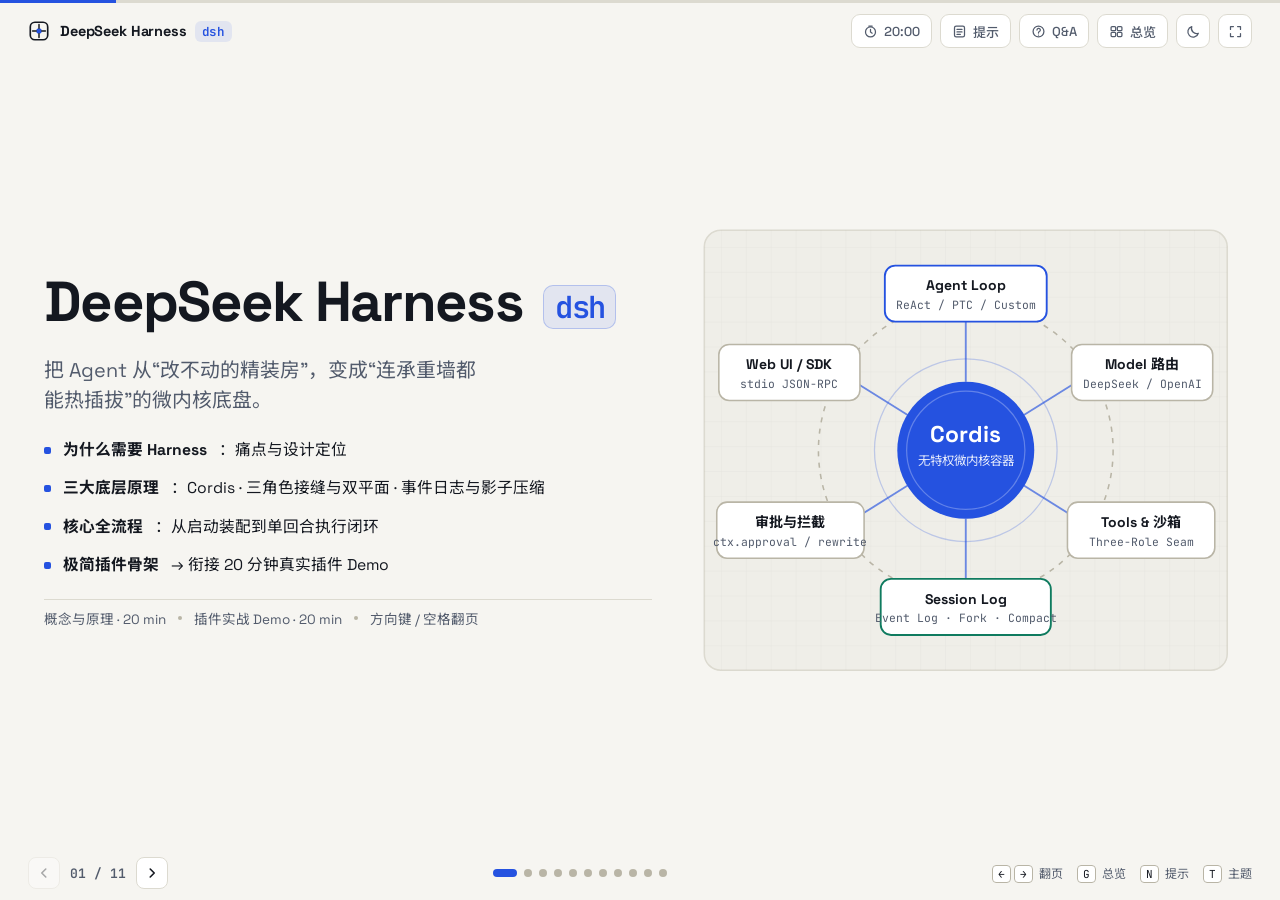
==== index.html @ e6d4a68a "feat: add interactive DeepSeek Harness (dsh) tech talk web deck" ====
<!doctype html>
<html lang="zh-CN" data-theme="light">
<head>
  <meta charset="UTF-8" />
  <meta name="viewport" content="width=device-width, initial-scale=1.0" />
  <title>DeepSeek Harness (dsh) — 核心概念、原理与执行流程</title>
  <meta name="description" content="面向程序员的 DeepSeek Harness (dsh) 20分钟概念与原理分享演示文稿" />
  <link rel="preconnect" href="https://fonts.googleapis.com" />
  <link rel="preconnect" href="https://fonts.gstatic.com" crossorigin />
  <link href="https://fonts.googleapis.com/css2?family=JetBrains+Mono:wght@400;500;600&family=Noto+Sans+SC:wght@400;500;700;900&family=Space+Grotesk:wght@500;700&display=swap" rel="stylesheet" />
  <link rel="icon" type="image/svg+xml" href="data:image/svg+xml,%3Csvg xmlns='http://www.w3.org/2000/svg' viewBox='0 0 32 32'%3E%3Crect width='32' height='32' rx='8' fill='%232552E0'/%3E%3Cpath d='M9 11h14M9 16h10M9 21h14' stroke='%23fff' stroke-width='2.5' stroke-linecap='round'/%3E%3Ccircle cx='23' cy='16' r='2.5' fill='%23F59E0B'/%3E%3C/svg%3E" />
  <link rel="stylesheet" href="styles.css" />
</head>
<body>
  <div class="progress-track" aria-hidden="true">
    <div class="progress-fill" id="progressFill"></div>
  </div>

  <header class="topbar">
    <div class="brand">
      <svg class="brand-mark" viewBox="0 0 24 24" fill="none" aria-hidden="true">
        <rect x="2.5" y="2.5" width="19" height="19" rx="5" stroke="currentColor" stroke-width="1.8" />
        <circle cx="12" cy="12" r="3" fill="var(--accent)" />
        <path d="M12 5v4M12 15v4M5 12h4M15 12h4" stroke="currentColor" stroke-width="1.6" stroke-linecap="round" />
      </svg>
      <span class="brand-name">DeepSeek Harness <span class="mono-inline">dsh</span></span>
    </div>

    <div class="topbar-actions">
      <button type="button" class="chip-btn timer-btn" id="timerBtn" title="点击开始/暂停 20 分钟倒计时，双击重置">
        <svg viewBox="0 0 18 18" fill="none" aria-hidden="true">
          <circle cx="9" cy="9.5" r="6" stroke="currentColor" stroke-width="1.5" />
          <path d="M9 6.5v3l2 1.5M7 2.5h4" stroke="currentColor" stroke-width="1.5" stroke-linecap="round" />
        </svg>
        <span id="timerDisplay" class="tabular">20:00</span>
      </button>

      <button type="button" class="chip-btn" id="notesBtn" title="切换讲者提示 (N)">
        <svg viewBox="0 0 18 18" fill="none" aria-hidden="true">
          <rect x="3" y="2.5" width="12" height="13" rx="2" stroke="currentColor" stroke-width="1.5" />
          <path d="M6 6.5h6M6 9.5h6M6 12.5h4" stroke="currentColor" stroke-width="1.5" stroke-linecap="round" />
        </svg>
        <span>提示</span>
      </button>

      <button type="button" class="chip-btn" id="qaBtn" title="查看高频 Q&A 速查 (Q)">
        <svg viewBox="0 0 18 18" fill="none" aria-hidden="true">
          <circle cx="9" cy="9" r="6.5" stroke="currentColor" stroke-width="1.5" />
          <path d="M7.2 7.2a2 2 0 1 1 2.8 1.8c-.6.3-1 .8-1 1.5v.3M9 13.2h.01" stroke="currentColor" stroke-width="1.5" stroke-linecap="round" />
        </svg>
        <span>Q&amp;A</span>
      </button>

      <button type="button" class="chip-btn" id="overviewBtn" title="幻灯片总览 (G)">
        <svg viewBox="0 0 18 18" fill="none" aria-hidden="true">
          <rect x="2.5" y="3" width="5.5" height="5" rx="1.2" stroke="currentColor" stroke-width="1.5" />
          <rect x="10" y="3" width="5.5" height="5" rx="1.2" stroke="currentColor" stroke-width="1.5" />
          <rect x="2.5" y="10" width="5.5" height="5" rx="1.2" stroke="currentColor" stroke-width="1.5" />
          <rect x="10" y="10" width="5.5" height="5" rx="1.2" stroke="currentColor" stroke-width="1.5" />
        </svg>
        <span>总览</span>
      </button>

      <button type="button" class="icon-btn" id="themeBtn" aria-label="切换明暗主题" title="切换明暗主题 (T)">
        <svg class="icon-sun" viewBox="0 0 18 18" fill="none" aria-hidden="true">
          <circle cx="9" cy="9" r="3.5" stroke="currentColor" stroke-width="1.5" />
          <path d="M9 2v1.8M9 14.2V16M2 9h1.8M14.2 9H16M4 4l1.3 1.3M12.7 12.7L14 14M14 4l-1.3 1.3M5.3 12.7L4 14" stroke="currentColor" stroke-width="1.5" stroke-linecap="round" />
        </svg>
        <svg class="icon-moon" viewBox="0 0 18 18" fill="none" aria-hidden="true">
          <path d="M14.8 11.1A6.2 6.2 0 0 1 6.9 3.2a6.4 6.4 0 1 0 7.9 7.9Z" stroke="currentColor" stroke-width="1.5" stroke-linejoin="round" />
        </svg>
      </button>

      <button type="button" class="icon-btn" id="fullscreenBtn" aria-label="全屏演示" title="全屏演示 (F)">
        <svg viewBox="0 0 18 18" fill="none" aria-hidden="true">
          <path d="M3 6.5V3h3.5M15 6.5V3h-3.5M3 11.5V15h3.5M15 11.5V15h-3.5" stroke="currentColor" stroke-width="1.5" stroke-linecap="round" stroke-linejoin="round" />
        </svg>
      </button>
    </div>
  </header>

  <main class="deck-viewport" id="deckViewport" aria-live="polite">
    <!-- ==================== SLIDE 1: COVER ==================== -->
    <section class="slide is-active" data-slide="1" data-title="封面：DeepSeek Harness (dsh)" data-time="00:00 · 1 min" data-note="开场破冰：今天共 40 分钟，前 20 分钟用工程视角把 dsh 的设计理念、三大底层原理和执行流程讲透；后 20 分钟直接切屏看我写的几个插件 Demo。">
      <div class="slide-inner cover-grid">
        <div class="cover-copy">
          <h1 class="display-title">DeepSeek Harness <span class="accent-code">dsh</span></h1>
          <p class="cover-lead">把 Agent 从“改不动的精装房”，变成“连承重墙都能热插拔”的微内核底盘。</p>
          <ul class="bullet-list cover-agenda">
            <li><span class="bullet-dot"></span><strong>为什么需要 Harness</strong>：痛点与设计定位</li>
            <li><span class="bullet-dot"></span><strong>三大底层原理</strong>：Cordis · 三角色接缝与双平面 · 事件日志与影子压缩</li>
            <li><span class="bullet-dot"></span><strong>核心全流程</strong>：从启动装配到单回合执行闭环</li>
            <li><span class="bullet-dot"></span><strong>极简插件骨架</strong> → 衔接 20 分钟真实插件 Demo</li>
          </ul>
          <div class="cover-meta">
            <span>概念与原理 · 20 min</span>
            <span class="meta-sep"></span>
            <span>插件实战 Demo · 20 min</span>
            <span class="meta-sep"></span>
            <span>方向键 / 空格翻页</span>
          </div>
        </div>

        <div class="cover-visual">
          <svg class="diagram-svg" viewBox="0 0 520 440" role="img" aria-label="DeepSeek Harness 微内核插件底盘示意图">
            <defs>
              <pattern id="bpGrid" width="24" height="24" patternUnits="userSpaceOnUse">
                <path d="M 24 0 L 0 0 0 24" fill="none" stroke="var(--grid-line)" stroke-width="1" />
              </pattern>
            </defs>
            <rect x="8" y="8" width="504" height="424" rx="16" fill="var(--surface-alt)" stroke="var(--border)" stroke-width="1.5" />
            <rect x="8" y="8" width="504" height="424" rx="16" fill="url(#bpGrid)" />

            <!-- Outer orbit ring -->
            <circle cx="260" cy="220" r="142" fill="none" stroke="var(--border-strong)" stroke-width="1.5" stroke-dasharray="5 6" />
            <circle cx="260" cy="220" r="88" fill="none" stroke="var(--accent-soft-border)" stroke-width="1.2" />

            <!-- Connection spokes -->
            <g stroke="var(--accent)" stroke-width="1.8" opacity="0.65">
              <line x1="260" y1="154" x2="260" y2="96" />
              <line x1="316" y1="186" x2="380" y2="146" />
              <line x1="316" y1="254" x2="380" y2="294" />
              <line x1="260" y1="286" x2="260" y2="344" />
              <line x1="204" y1="254" x2="140" y2="294" />
              <line x1="204" y1="186" x2="140" y2="146" />
            </g>

            <!-- Center Cordis kernel -->
            <circle cx="260" cy="220" r="66" fill="var(--accent)" />
            <circle cx="260" cy="220" r="57" fill="none" stroke="rgba(255,255,255,0.28)" stroke-width="1.2" />
            <text x="260" y="212" text-anchor="middle" fill="#FFFFFF" font-family="Space Grotesk, sans-serif" font-size="22" font-weight="700">Cordis</text>
            <text x="260" y="234" text-anchor="middle" fill="rgba(255,255,255,0.88)" font-family="Noto Sans SC, sans-serif" font-size="12">无特权微内核容器</text>

            <!-- 6 Pluggable Nodes -->
            <!-- Top: Agent Loop -->
            <g transform="translate(182, 42)">
              <rect width="156" height="54" rx="10" fill="var(--surface)" stroke="var(--accent)" stroke-width="1.8" />
              <text x="78" y="24" text-anchor="middle" fill="var(--ink)" font-size="13.5" font-weight="700">Agent Loop</text>
              <text x="78" y="42" text-anchor="middle" fill="var(--ink-muted)" font-family="JetBrains Mono, monospace" font-size="11">ReAct / PTC / Custom</text>
            </g>

            <!-- Top-Right: Model -->
            <g transform="translate(362, 118)">
              <rect width="136" height="54" rx="10" fill="var(--surface)" stroke="var(--border-strong)" stroke-width="1.5" />
              <text x="68" y="24" text-anchor="middle" fill="var(--ink)" font-size="13.5" font-weight="700">Model 路由</text>
              <text x="68" y="42" text-anchor="middle" fill="var(--ink-muted)" font-family="JetBrains Mono, monospace" font-size="11">DeepSeek / OpenAI</text>
            </g>

            <!-- Bottom-Right: Tools & Sandbox -->
            <g transform="translate(358, 270)">
              <rect width="142" height="54" rx="10" fill="var(--surface)" stroke="var(--border-strong)" stroke-width="1.5" />
              <text x="71" y="24" text-anchor="middle" fill="var(--ink)" font-size="13.5" font-weight="700">Tools &amp; 沙箱</text>
              <text x="71" y="42" text-anchor="middle" fill="var(--ink-muted)" font-family="JetBrains Mono, monospace" font-size="11">Three-Role Seam</text>
            </g>

            <!-- Bottom: Session Log -->
            <g transform="translate(178, 344)">
              <rect width="164" height="54" rx="10" fill="var(--surface)" stroke="var(--emerald)" stroke-width="1.8" />
              <text x="82" y="24" text-anchor="middle" fill="var(--ink)" font-size="13.5" font-weight="700">Session Log</text>
              <text x="82" y="42" text-anchor="middle" fill="var(--ink-muted)" font-family="JetBrains Mono, monospace" font-size="11">Event Log · Fork · Compact</text>
            </g>

            <!-- Bottom-Left: Approval & Hooks -->
            <g transform="translate(20, 270)">
              <rect width="142" height="54" rx="10" fill="var(--surface)" stroke="var(--border-strong)" stroke-width="1.5" />
              <text x="71" y="24" text-anchor="middle" fill="var(--ink)" font-size="13.5" font-weight="700">审批与拦截</text>
              <text x="71" y="42" text-anchor="middle" fill="var(--ink-muted)" font-family="JetBrains Mono, monospace" font-size="11">ctx.approval / rewrite</text>
            </g>

            <!-- Top-Left: UI / RPC -->
            <g transform="translate(22, 118)">
              <rect width="136" height="54" rx="10" fill="var(--surface)" stroke="var(--border-strong)" stroke-width="1.5" />
              <text x="68" y="24" text-anchor="middle" fill="var(--ink)" font-size="13.5" font-weight="700">Web UI / SDK</text>
              <text x="68" y="42" text-anchor="middle" fill="var(--ink-muted)" font-family="JetBrains Mono, monospace" font-size="11">stdio JSON-RPC</text>
            </g>
          </svg>
        </div>
      </div>
    </section>

    <!-- ==================== SLIDE 2: WHY HARNESS ==================== -->
    <section class="slide" data-slide="2" data-title="为什么需要 Harness？" data-time="01:00 · 2 min" data-note="人话比喻：大模型是 V8 发动机，Harness 是底盘、刹车和方向盘。举 3 个公司真实痛点（换沙箱、结果脱敏、改循环）引出精装房 vs 模块化底盘。">
      <div class="slide-inner">
        <div class="slide-head">
          <h2>为什么需要 Harness？别再魔改“精装房”</h2>
        </div>

        <div class="split-2">
          <div class="visual-panel">
            <svg class="diagram-svg" viewBox="0 0 540 380" role="img" aria-label="LLM 发动机与 Harness 底盘以及精装房痛点对比">
              <!-- Top block: Engine vs Chassis -->
              <rect x="16" y="14" width="508" height="148" rx="14" fill="var(--surface-alt)" stroke="var(--border)" stroke-width="1.4" />
              <text x="36" y="42" fill="var(--ink-muted)" font-size="12" font-weight="700">一句话理解 HARNESS</text>

              <rect x="36" y="58" width="152" height="82" rx="10" fill="var(--surface)" stroke="var(--border-strong)" stroke-width="1.5" />
              <text x="112" y="92" text-anchor="middle" fill="var(--ink)" font-size="16" font-weight="700">LLM 大模型</text>
              <text x="112" y="116" text-anchor="middle" fill="var(--ink-muted)" font-size="12">V8 发动机（纯推理）</text>

              <text x="210" y="106" text-anchor="middle" fill="var(--accent)" font-size="24" font-weight="700">+</text>

              <rect x="234" y="58" width="270" height="82" rx="10" fill="var(--accent-soft)" stroke="var(--accent)" stroke-width="1.8" />
              <text x="369" y="90" text-anchor="middle" fill="var(--accent)" font-size="16" font-weight="700">Harness 运行时底盘</text>
              <text x="369" y="114" text-anchor="middle" fill="var(--ink)" font-size="12">文件 · 命令 · 记忆 · 审批刹车 · 倒车回放</text>

              <!-- Bottom block: Hardcoded Monolith -->
              <rect x="16" y="184" width="508" height="182" rx="14" fill="var(--surface-alt)" stroke="var(--border)" stroke-width="1.4" />
              <text x="36" y="212" fill="var(--warm)" font-size="12" font-weight="700">传统 Coding Agent 的“精装房”困境</text>

              <!-- Hardcoded walls -->
              <rect x="36" y="228" width="292" height="118" rx="10" fill="var(--warm-soft)" stroke="var(--warm)" stroke-width="1.6" />
              <text x="182" y="254" text-anchor="middle" fill="var(--warm)" font-size="13.5" font-weight="700">写死的承重墙（Hardcoded Core）</text>
              <g font-family="JetBrains Mono, monospace" font-size="11.5" fill="var(--ink)">
                <rect x="52" y="268" width="122" height="28" rx="6" fill="var(--surface)" stroke="var(--border)" />
                <text x="113" y="286" text-anchor="middle">Agent Loop</text>
                <rect x="188" y="268" width="124" height="28" rx="6" fill="var(--surface)" stroke="var(--border)" />
                <text x="250" y="286" text-anchor="middle">messages[]</text>
                <rect x="52" y="304" width="122" height="28" rx="6" fill="var(--surface)" stroke="var(--border)" />
                <text x="113" y="322" text-anchor="middle">Local Bash</text>
                <rect x="188" y="304" width="124" height="28" rx="6" fill="var(--surface)" stroke="var(--border)" />
                <text x="250" y="322" text-anchor="middle">审批 / UI</text>
              </g>

              <!-- External USB -->
              <path d="M328 287 L366 287" stroke="var(--ink-muted)" stroke-width="1.6" stroke-dasharray="4 4" />
              <rect x="368" y="246" width="136" height="82" rx="10" fill="var(--surface)" stroke="var(--border-strong)" stroke-width="1.5" />
              <text x="436" y="280" text-anchor="middle" fill="var(--ink)" font-size="13" font-weight="700">唯一外挂口</text>
              <text x="436" y="304" text-anchor="middle" fill="var(--ink-muted)" font-family="JetBrains Mono, monospace" font-size="11.5">Tools / MCP</text>
            </svg>
          </div>

          <div class="content-col">
            <ul class="bullet-list large-bullets">
              <li>
                <span class="bullet-dot"></span>
                <div><strong>发动机 vs 底盘</strong>：模型负责思考，Harness 负责把能力安全接进工程环境</div>
              </li>
              <li>
                <span class="bullet-dot"></span>
                <div><strong>痛点 1（换底座）</strong>：本地 Bash 切公司 Docker 沙箱，牵一发动全身</div>
              </li>
              <li>
                <span class="bullet-dot"></span>
                <div><strong>痛点 2（管边界）</strong>：工具输出含密钥需打码，多数 Hook 只能看不能改</div>
              </li>
              <li>
                <span class="bullet-dot"></span>
                <div><strong>痛点 3（改循环）</strong>：ReAct 换 PTC / Plan-Execute，只能 Fork 魔改源码</div>
              </li>
            </ul>
            <div class="takeaway-strip">
              <strong>dsh 的目标：</strong>不做改不动的精装房，做一套<strong>连承重墙都能热插拔</strong>的底盘。
            </div>
          </div>
        </div>
      </div>
    </section>

    <!-- ==================== SLIDE 3: EVERYTHING IS A PLUGIN ==================== -->
    <section class="slide" data-slide="3" data-title="核心世界观：万物皆插件" data-time="03:00 · 3 min" data-note="破除“不就是插件系统吗”的轻视：重点强调 No Privileged Core（无特权核心）和 Creator Mode（车在高速上跑着自己焊仪表盘）。">
      <div class="slide-inner">
        <div class="slide-head">
          <h2>核心理念：什么是真正的“万物皆插件”？</h2>
        </div>

        <div class="split-2 wide-left">
          <div class="table-panel">
            <table class="compare-table">
              <thead>
                <tr>
                  <th>维度</th>
                  <th>传统 Agent 框架</th>
                  <th class="col-dsh">DeepSeek Harness (dsh)</th>
                </tr>
              </thead>
              <tbody>
                <tr>
                  <td>架构隐喻</td>
                  <td>主板焊死，仅留 USB 外设口</td>
                  <td class="col-dsh">微内核 OS，全组件平权热插拔</td>
                </tr>
                <tr>
                  <td>可替换范围</td>
                  <td>Tools、MCP、只读事件钩子</td>
                  <td class="col-dsh">模型、工具、沙箱、审批、UI、<strong>Agent Loop</strong></td>
                </tr>
                <tr>
                  <td>核心特权</td>
                  <td>庞大且硬编码的 Core</td>
                  <td class="col-dsh"><strong>No Privileged Core</strong>（仅薄 Cordis 容器）</td>
                </tr>
                <tr>
                  <td>二次开发</td>
                  <td>Fork 仓库魔改，升级难合并</td>
                  <td class="col-dsh">Profile / Bundle 组合配置，零入侵</td>
                </tr>
              </tbody>
            </table>
          </div>

          <div class="content-col">
            <ul class="bullet-list large-bullets">
              <li>
                <span class="bullet-dot"></span>
                <div><strong>无特权核心</strong>：官方内置能力与你写的插件地位完全平等</div>
              </li>
              <li>
                <span class="bullet-dot"></span>
                <div><strong>一套底座多形态</strong>：同一二进制，按配置变成 Web 工作台或无头 SDK</div>
              </li>
              <li>
                <span class="bullet-dot"></span>
                <div><strong>Creator Mode 自扩展</strong>：对话里现场写插件、打包并热加载，无需重启</div>
              </li>
            </ul>

            <div class="takeaway-strip">
              <strong>灵魂拷问：</strong>随便热插拔怎么不漏内存？换底座怎么不改工具？长对话怎么不打穿缓存？→ 下面看 <strong>3 大底层原理</strong>。
            </div>
          </div>
        </div>
      </div>
    </section>

    <!-- ==================== SLIDE 4: PROFILES & BUNDLES ==================== -->
    <section class="slide" data-slide="4" data-title="Profile 与 Bundle 拼装" data-time="06:00 · 1.5 min" data-note="点击右侧三个按钮演示不同 Profile 怎么用同一套 dsh 拼出 Web 工作台、无头 SDK 和团队定制版。顺手展示 CLI 启动命令。">
      <div class="slide-inner">
        <div class="slide-head">
          <h2>Profile &amp; Bundle：一套底座，按清单拼装形态</h2>
        </div>

        <div class="split-2">
          <div class="code-stack">
            <div class="code-window">
              <div class="code-header">
                <span class="code-file">profile.yml</span>
                <span class="code-lang">YAML</span>
              </div>
              <pre class="code-body"><code><span class="tok-cm"># 按顺序叠加 bundles，决定当前实例的能力边界</span>
<span class="tok-kw">profile</span>: <span class="tok-str" id="yamlProfileName">web</span>
<span class="tok-kw">bundles</span>:
  - <span class="tok-str">@deepseek-ai/dsh-base</span>          <span class="tok-cm"># Session / Model / Approval</span>
  - <span class="tok-str">@deepseek-ai/dsh-agent-loop</span>    <span class="tok-cm"># 可替换的核心执行循环</span>
  - <span class="tok-str" id="yamlSandboxPkg">@deepseek-ai/dsh-sandbox-local</span>  <span class="tok-cm"># 本地 / 远程沙箱实现</span>
  - <span class="tok-str" id="yamlExtraPkg">@deepseek-ai/dsh-web-ui</span>         <span class="tok-cm"># Web 工作台 + Creator</span></code></pre>
            </div>

            <div class="code-window compact">
              <div class="code-header">
                <span class="code-file">Terminal</span>
                <span class="code-lang">SHELL</span>
              </div>
              <pre class="code-body"><code><span class="tok-fn">npx</span> @deepseek-ai/dsh web       <span class="tok-cm"># 启动本地工作台 (:3080)</span>
<span class="tok-fn">dsh</span> plugin add &lt;plugin-name&gt;  <span class="tok-cm"># 安装标准 dsh.bundle 插件</span></code></pre>
            </div>
          </div>

          <div class="interactive-panel">
            <div class="seg-control" role="tablist" aria-label="切换 Profile 形态">
              <button type="button" class="seg-btn is-active" data-profile="web" role="tab" aria-selected="true">web（工作台）</button>
              <button type="button" class="seg-btn" data-profile="headless" role="tab" aria-selected="false">headless / sdk</button>
              <button type="button" class="seg-btn" data-profile="team" role="tab" aria-selected="false">团队定制版</button>
            </div>

            <div class="bundle-stack" id="bundleStack">
              <div class="bundle-layer is-top" data-layer="top">
                <span class="layer-name" id="layerTopName">Web UI + Creator Mode</span>
                <span class="layer-tag mono-inline" id="layerTopPkg">dsh-web-ui</span>
              </div>
              <div class="bundle-layer" data-layer="mid">
                <span class="layer-name" id="layerMidName">本地文件系统 &amp; Shell Provider</span>
                <span class="layer-tag mono-inline" id="layerMidPkg">dsh-sandbox-local</span>
              </div>
              <div class="bundle-layer" data-layer="loop">
                <span class="layer-name" id="layerLoopName">标准多轮 Agent Loop</span>
                <span class="layer-tag mono-inline" id="layerLoopPkg">dsh-agent-loop</span>
              </div>
              <div class="bundle-layer is-base">
                <span class="layer-name">基础层：Session Log · Model 路由 · 审批栈</span>
                <span class="layer-tag mono-inline">dsh-base</span>
              </div>
              <div class="bundle-layer is-kernel">
                <span class="layer-name">Cordis 微内核运行时</span>
                <span class="layer-tag mono-inline">@deepseek-ai/cordis</span>
              </div>
            </div>

            <ul class="bullet-list compact-bullets">
              <li><span class="bullet-dot"></span><strong>Bundle</strong> 是带配置补丁、工具与 UI 的可复用插件层</li>
              <li><span class="bullet-dot"></span><strong>Profile</strong> 通过组合 Bundle，零改代码适配桌面、CI、SDK 场景</li>
            </ul>
          </div>
        </div>
      </div>
    </section>

    <!-- ==================== SLIDE 5: PRINCIPLE 1 CORDIS ==================== -->
    <section class="slide" data-slide="5" data-title="原理一：Cordis 内核与可逆副作用" data-time="07:30 · 2.5 min" data-note="把“时空可组合性”翻译成人话：空间 = inject 依赖拓扑自动挂载/级联下线；时间 = ctx.effect 像退房自动复原托管，卸载时逆序拆干净，零内存泄漏。">
      <div class="slide-inner">
        <div class="slide-head">
          <h2>原理一：Cordis 内核——热插拔为什么不漏内存？</h2>
        </div>

        <div class="split-2">
          <div class="code-window">
            <div class="code-header">
              <span class="code-file">secret-guard.ts</span>
              <span class="code-lang">TypeScript</span>
            </div>
            <pre class="code-body"><code><span class="tok-kw">import type</span> { Context } <span class="tok-kw">from</span> <span class="tok-str">'@deepseek-ai/cordis'</span>

<span class="tok-kw">export const</span> name = <span class="tok-str">'secret-guard'</span>
<span class="tok-cm">// 1. 空间组合：声明硬依赖，未就绪自动挂起等待</span>
<span class="tok-kw">export const</span> <span class="tok-fn">inject</span> = [<span class="tok-str">'tools'</span>, <span class="tok-str">'approval'</span>]

<span class="tok-kw">export function</span> <span class="tok-fn">apply</span>(ctx: Context) {
  <span class="tok-cm">// 2. 时间组合：副作用绑定到 ctx 作用域</span>
  ctx.<span class="tok-fn">effect</span>(() =&gt; {
    <span class="tok-kw">const</span> timer = <span class="tok-fn">setInterval</span>(syncRules, <span class="tok-num">60_000</span>)
    <span class="tok-cm">// 插件卸载 / 热重载时自动逆序执行回收</span>
    <span class="tok-kw">return</span> () =&gt; <span class="tok-fn">clearInterval</span>(timer)
  })

  <span class="tok-cm">// 事件监听同样可逆，绝不留“幽灵 Listener”</span>
  ctx.<span class="tok-fn">on</span>(<span class="tok-str">'tool/after'</span>, redactSecrets)
}</code></pre>
          </div>

          <div class="content-col">
            <svg class="diagram-svg compact-svg" viewBox="0 0 500 210" role="img" aria-label="Cordis inject 依赖装配与 ctx.effect 逆序回收图">
              <rect x="8" y="8" width="484" height="194" rx="12" fill="var(--surface-alt)" stroke="var(--border)" stroke-width="1.3" />
              <!-- Left: Space (inject) -->
              <text x="26" y="34" fill="var(--accent)" font-size="12.5" font-weight="700">空间：inject 响应式依赖</text>
              <rect x="26" y="48" width="90" height="32" rx="7" fill="var(--surface)" stroke="var(--emerald)" stroke-width="1.5" />
              <text x="71" y="69" text-anchor="middle" fill="var(--ink)" font-family="JetBrains Mono, monospace" font-size="11.5">ctx.tools</text>
              <rect x="130" y="48" width="102" height="32" rx="7" fill="var(--surface)" stroke="var(--emerald)" stroke-width="1.5" />
              <text x="181" y="69" text-anchor="middle" fill="var(--ink)" font-family="JetBrains Mono, monospace" font-size="11.5">ctx.approval</text>

              <path d="M71 80 L118 116 M181 80 L138 116" stroke="var(--emerald)" stroke-width="1.6" />
              <rect x="52" y="118" width="152" height="38" rx="8" fill="var(--accent-soft)" stroke="var(--accent)" stroke-width="1.6" />
              <text x="128" y="141" text-anchor="middle" fill="var(--accent)" font-family="JetBrains Mono, monospace" font-size="12" font-weight="600">secret-guard 激活</text>
              <text x="128" y="180" text-anchor="middle" fill="var(--ink-muted)" font-size="11.5">依赖下线 → 自动级联停用</text>

              <!-- Divider -->
              <line x1="252" y1="24" x2="252" y2="186" stroke="var(--border)" stroke-width="1.2" stroke-dasharray="4 4" />

              <!-- Right: Time (effect) -->
              <text x="272" y="34" fill="var(--warm)" font-size="12.5" font-weight="700">时间：effect 可逆回滚</text>
              <g font-family="JetBrains Mono, monospace" font-size="11.5">
                <rect x="272" y="48" width="198" height="28" rx="6" fill="var(--surface)" stroke="var(--border-strong)" />
                <text x="284" y="66" fill="var(--ink)">1. 注册定时器 / Tool</text>
                <rect x="272" y="84" width="198" height="28" rx="6" fill="var(--surface)" stroke="var(--border-strong)" />
                <text x="284" y="102" fill="var(--ink)">2. 挂载 ctx.on 监听</text>
                <rect x="272" y="128" width="198" height="32" rx="7" fill="var(--warm-soft)" stroke="var(--warm)" stroke-width="1.5" />
                <text x="371" y="149" text-anchor="middle" fill="var(--warm)" font-weight="600">Unload → 逆序全清理</text>
              </g>
              <text x="371" y="180" text-anchor="middle" fill="var(--ink-muted)" font-size="11.5">退房自动复原毛坯，零残留</text>
            </svg>

            <ul class="bullet-list">
              <li><span class="bullet-dot"></span><strong>空间组合（<code>inject</code>）</strong>：无需操心启动顺序，条件齐备自动挂载</li>
              <li><span class="bullet-dot"></span><strong>级联安全</strong>：底层服务卸载，上层依赖插件自动退场，不悬空</li>
              <li><span class="bullet-dot"></span><strong>时间组合（<code>ctx.effect</code>）</strong>：类比 React cleanup + RAII</li>
              <li><span class="bullet-dot"></span><strong>热更新无泄漏</strong>：所有副作用按逆序自动回滚，一字节不留</li>
            </ul>
          </div>
        </div>
      </div>
    </section>

    <!-- ==================== SLIDE 6: PRINCIPLE 2A SEAM ==================== -->
    <section class="slide" data-slide="6" data-title="原理二：三角色接缝（Three-Role Seam）" data-time="10:00 · 2 min" data-note="现场点切换按钮！把 Provider 从 local 切到 sandbox，指给同事看：Consumer 工具代码和模型看到的 Schema 一行都没改。">
      <div class="slide-inner">
        <div class="slide-head">
          <h2>原理二：三角色接缝——换沙箱怎么一行不改工具代码？</h2>
        </div>

        <div class="split-2 wide-left">
          <div class="interactive-panel">
            <div class="panel-toolbar">
              <span class="toolbar-label">点击现场热切换 Provider 实现：</span>
              <div class="seg-control" role="tablist" aria-label="切换 Shell Provider">
                <button type="button" class="seg-btn is-active" data-seam="local" role="tab" aria-selected="true">dsh-bash-local</button>
                <button type="button" class="seg-btn" data-seam="sandbox" role="tab" aria-selected="false">dsh-bash-sandbox</button>
              </div>
            </div>

            <svg class="diagram-svg" viewBox="0 0 600 300" role="img" aria-label="三角色接缝解耦示意图">
              <rect x="8" y="8" width="584" height="284" rx="14" fill="var(--surface-alt)" stroke="var(--border)" stroke-width="1.3" />

              <!-- Consumer -->
              <rect x="28" y="96" width="166" height="106" rx="12" fill="var(--surface)" stroke="var(--accent)" stroke-width="1.8" />
              <text x="111" y="122" text-anchor="middle" fill="var(--accent)" font-size="11.5" font-weight="700">3. CONSUMER 消费层</text>
              <text x="111" y="150" text-anchor="middle" fill="var(--ink)" font-family="JetBrains Mono, monospace" font-size="13.5" font-weight="600">dsh-tool-bash</text>
              <text x="111" y="176" text-anchor="middle" fill="var(--emerald)" font-size="11.5" font-weight="700">Schema &amp; 代码零改动</text>

              <!-- Arrow Consumer -> Definition -->
              <line x1="194" y1="149" x2="236" y2="149" stroke="var(--accent)" stroke-width="2" />
              <polygon points="236,144 246,149 236,154" fill="var(--accent)" />

              <!-- Service Definition -->
              <rect x="248" y="96" width="138" height="106" rx="12" fill="var(--accent-soft)" stroke="var(--accent)" stroke-width="1.8" stroke-dasharray="5 3" />
              <text x="317" y="122" text-anchor="middle" fill="var(--accent)" font-size="11.5" font-weight="700">1. DEFINITION</text>
              <text x="317" y="150" text-anchor="middle" fill="var(--ink)" font-family="JetBrains Mono, monospace" font-size="13.5" font-weight="600">dsh-shell</text>
              <text x="317" y="176" text-anchor="middle" fill="var(--ink-muted)" font-size="11.5">抽象服务契约</text>

              <!-- Wires to providers -->
              <path id="wireLocal" d="M 432 82 C 406 82, 412 132, 386 132" fill="none" stroke="var(--emerald)" stroke-width="2.6" />
              <path id="wireSandbox" d="M 432 216 C 406 216, 412 166, 386 166" fill="none" stroke="var(--border-strong)" stroke-width="1.6" stroke-dasharray="5 4" />

              <!-- Provider A: Local -->
              <g id="nodeLocal">
                <rect x="432" y="40" width="144" height="84" rx="11" fill="var(--surface)" stroke="var(--emerald)" stroke-width="2" />
                <text x="504" y="64" text-anchor="middle" fill="var(--emerald)" font-size="11" font-weight="700">2a. PROVIDER · ACTIVE</text>
                <text x="504" y="88" text-anchor="middle" fill="var(--ink)" font-family="JetBrains Mono, monospace" font-size="12.5" font-weight="600">bash-local</text>
                <text x="504" y="109" text-anchor="middle" fill="var(--ink-muted)" font-size="11">本机子进程执行</text>
              </g>

              <!-- Provider B: Sandbox -->
              <g id="nodeSandbox" opacity="0.48">
                <rect x="432" y="174" width="144" height="84" rx="11" fill="var(--surface)" stroke="var(--border-strong)" stroke-width="1.5" />
                <text x="504" y="198" text-anchor="middle" fill="var(--ink-muted)" font-size="11" font-weight="700">2b. PROVIDER · STANDBY</text>
                <text x="504" y="222" text-anchor="middle" fill="var(--ink)" font-family="JetBrains Mono, monospace" font-size="12.5" font-weight="600">bash-sandbox</text>
                <text x="504" y="243" text-anchor="middle" fill="var(--ink-muted)" font-size="11">远程 Docker 隔离执行</text>
              </g>
            </svg>

            <div class="seam-status" id="seamStatus">
              当前激活：<code class="mono-inline">dsh-bash-local</code> — 命令在本机运行；切换至 <code class="mono-inline">dsh-bash-sandbox</code> 时，左侧 <code class="mono-inline">dsh-tool-bash</code> 零修改。
            </div>
          </div>

          <div class="content-col">
            <ul class="bullet-list large-bullets">
              <li><span class="bullet-dot"></span><strong>Definition（契约）</strong>：只定义接口，不含实现</li>
              <li><span class="bullet-dot"></span><strong>Provider（实现）</strong>：按环境自由替换后端</li>
              <li><span class="bullet-dot"></span><strong>Consumer（消费）</strong>：暴露给 LLM 的工具层</li>
              <li><span class="bullet-dot"></span><strong>适用面极广</strong>：Shell、文件读写、压缩策略全走接缝</li>
            </ul>

            <div class="code-window compact">
              <div class="code-header">
                <span class="code-file">cordis.patch.yml</span>
                <span class="code-lang">DIFF</span>
              </div>
              <pre class="code-body"><code><span class="tok-del">- @deepseek-ai/dsh-bash-local</span>
<span class="tok-add">+ @deepseek-ai/dsh-bash-sandbox</span>
<span class="tok-cm"># 模型看到的 tool schema 与工具代码一行不动</span></code></pre>
            </div>
          </div>
        </div>
      </div>
    </section>

    <!-- ==================== SLIDE 7: PRINCIPLE 2B DUAL PLANE ==================== -->
    <section class="slide" data-slide="7" data-title="原理二（续）：Host Plane 与 Agent Plane 双平面" data-time="12:00 · 1.5 min" data-note="用“大楼水电物业 vs 酒店独立客房”类比双平面。特别点出工具拦截的亮点：不仅能观察打日志，还能改写返回给模型的结果，并原生接入 ctx.approval 审批栈。">
      <div class="slide-inner">
        <div class="slide-head">
          <h2>双平面隔离：全局共享资产 vs 会话瞬态边界</h2>
        </div>

        <div class="split-2 wide-left">
          <div class="visual-panel">
            <svg class="diagram-svg" viewBox="0 0 600 366" role="img" aria-label="Host Plane 与 Agent Plane 双平面架构图">
              <rect x="8" y="8" width="584" height="350" rx="14" fill="var(--surface-alt)" stroke="var(--border)" stroke-width="1.3" />

              <!-- Top: Agent Planes -->
              <rect x="26" y="26" width="262" height="148" rx="12" fill="var(--surface)" stroke="var(--accent)" stroke-width="1.7" />
              <text x="44" y="52" fill="var(--accent)" font-size="13" font-weight="700">Agent Plane A · 主开发会话</text>
              <text x="44" y="72" fill="var(--ink-muted)" font-size="11.5">会话级瞬态挂载，结束自动回收</text>
              <g font-family="JetBrains Mono, monospace" font-size="11.5" fill="var(--ink)">
                <rect x="44" y="86" width="226" height="30" rx="6" fill="var(--accent-soft)" />
                <text x="56" y="105">Coding Prompt + 读写/Shell 工具</text>
                <rect x="44" y="126" width="226" height="30" rx="6" fill="var(--surface-alt)" stroke="var(--border)" />
                <text x="56" y="145">Hook: 输出脱敏改写 (rewrite)</text>
              </g>

              <rect x="312" y="26" width="262" height="148" rx="12" fill="var(--surface)" stroke="var(--emerald)" stroke-width="1.7" />
              <text x="330" y="52" fill="var(--emerald)" font-size="13" font-weight="700">Agent Plane B · 子 Agent 审查</text>
              <text x="330" y="72" fill="var(--ink-muted)" font-size="11.5">独立 Preset 隔离，互不污染</text>
              <g font-family="JetBrains Mono, monospace" font-size="11.5" fill="var(--ink)">
                <rect x="330" y="86" width="226" height="30" rx="6" fill="var(--emerald-soft)" />
                <text x="342" y="105">Review Prompt + 只读工具集</text>
                <rect x="330" y="126" width="226" height="30" rx="6" fill="var(--surface-alt)" stroke="var(--border)" />
                <text x="342" y="145">Policy: 禁止写文件 / 跑命令</text>
              </g>

              <!-- Vertical connectors -->
              <path d="M157 174 L157 210 M443 174 L443 210" stroke="var(--border-strong)" stroke-width="2" />
              <circle cx="157" cy="210" r="4" fill="var(--accent)" />
              <circle cx="443" cy="210" r="4" fill="var(--emerald)" />

              <!-- Bottom: Host Plane -->
              <rect x="26" y="210" width="548" height="128" rx="12" fill="var(--surface)" stroke="var(--ink-muted)" stroke-width="1.8" />
              <text x="44" y="238" fill="var(--ink)" font-size="13.5" font-weight="700">Host Plane（进程级常驻 · 大楼水电与前台）</text>

              <g font-family="JetBrains Mono, monospace" font-size="11.5" fill="var(--ink)">
                <rect x="44" y="256" width="120" height="62" rx="8" fill="var(--surface-alt)" stroke="var(--border)" />
                <text x="104" y="282" text-anchor="middle" font-weight="600">dsh-model</text>
                <text x="104" y="302" text-anchor="middle" fill="var(--ink-muted)" font-size="10.5">模型路由</text>

                <rect x="176" y="256" width="120" height="62" rx="8" fill="var(--surface-alt)" stroke="var(--border)" />
                <text x="236" y="282" text-anchor="middle" font-weight="600">Session Log</text>
                <text x="236" y="302" text-anchor="middle" fill="var(--ink-muted)" font-size="10.5">持久化存储</text>

                <rect x="308" y="256" width="120" height="62" rx="8" fill="var(--warm-soft)" stroke="var(--warm)" />
                <text x="368" y="282" text-anchor="middle" fill="var(--warm)" font-weight="600">ctx.approval</text>
                <text x="368" y="302" text-anchor="middle" fill="var(--ink-muted)" font-size="10.5">allow/deny/ask</text>

                <rect x="440" y="256" width="116" height="62" rx="8" fill="var(--surface-alt)" stroke="var(--border)" />
                <text x="498" y="282" text-anchor="middle" font-weight="600">Sandbox</text>
                <text x="498" y="302" text-anchor="middle" fill="var(--ink-muted)" font-size="10.5">全局隔离环境</text>
              </g>
            </svg>
          </div>

          <div class="content-col">
            <ul class="bullet-list large-bullets">
              <li><span class="bullet-dot"></span><strong>Host Plane（进程级）</strong>：管模型、日志、沙箱与全局注册表</li>
              <li><span class="bullet-dot"></span><strong>Agent Plane（会话级）</strong>：按 Preset 挂载人设、工具与权限</li>
              <li><span class="bullet-dot"></span><strong>后置 Hook 可改写</strong>：不仅记录日志，还能直接脱敏/截断输出</li>
              <li><span class="bullet-dot"></span><strong>统一审批栈</strong>：自定义策略直接接入 <code>ctx.approval</code></li>
            </ul>
            <div class="takeaway-strip">
              <strong>Demo 彩蛋：</strong>等会儿看我的插件，可以留意它们分别落在哪个平面。
            </div>
          </div>
        </div>
      </div>
    </section>

    <!-- ==================== SLIDE 8: PRINCIPLE 3 SESSION LOG ==================== -->
    <section class="slide" data-slide="8" data-title="原理三：事件溯源 Log 与影子压缩" data-time="13:30 · 2.5 min" data-note="用数据库 WAL + Git 分支来类比。点一下切换“Shadow Compaction”和“Git 式 Fork”，强调：不删改原历史 → 既能 100% 回放，又能把 Prompt Prefix KV Cache 命中率稳在 97%-99%！">
      <div class="slide-inner">
        <div class="slide-head">
          <h2>原理三：Session Log 为唯一真相 + 影子压缩</h2>
        </div>

        <div class="split-2 wide-left">
          <div class="interactive-panel">
            <div class="panel-toolbar">
              <span class="toolbar-label">切换视角：</span>
              <div class="seg-control" role="tablist" aria-label="切换 Session Log 机制">
                <button type="button" class="seg-btn is-active" data-logview="compact" role="tab" aria-selected="true">Shadow Compaction（影子压缩）</button>
                <button type="button" class="seg-btn" data-logview="fork" role="tab" aria-selected="false">Git 式零成本 Fork</button>
              </div>
            </div>

            <!-- View 1: Shadow Compaction -->
            <svg class="diagram-svg" id="svgCompact" viewBox="0 0 600 286" role="img" aria-label="Shadow Compaction 影子压缩与投影示意图">
              <rect x="8" y="8" width="584" height="270" rx="14" fill="var(--surface-alt)" stroke="var(--border)" stroke-width="1.3" />

              <!-- Row 1: Append-Only Log -->
              <text x="26" y="38" fill="var(--ink)" font-size="12.5" font-weight="700">1. Append-Only Session Log（只追加不删改 · 唯一真相）</text>
              <g font-family="JetBrains Mono, monospace" font-size="11">
                <rect x="26" y="50" width="66" height="42" rx="7" fill="var(--surface)" stroke="var(--border-strong)" />
                <text x="59" y="75" text-anchor="middle" fill="var(--ink)">#1 User</text>
                <rect x="102" y="50" width="66" height="42" rx="7" fill="var(--surface)" stroke="var(--border-strong)" />
                <text x="135" y="75" text-anchor="middle" fill="var(--ink)">#2 Tool</text>
                <rect x="178" y="50" width="66" height="42" rx="7" fill="var(--surface)" stroke="var(--border-strong)" />
                <text x="211" y="75" text-anchor="middle" fill="var(--ink)">#3 Tool</text>
                <rect x="254" y="50" width="66" height="42" rx="7" fill="var(--surface)" stroke="var(--border-strong)" />
                <text x="287" y="75" text-anchor="middle" fill="var(--ink)">#4 Msg</text>

                <!-- Log-only compaction event -->
                <rect x="334" y="50" width="150" height="42" rx="7" fill="var(--warm-soft)" stroke="var(--warm)" stroke-width="1.6" />
                <text x="409" y="68" text-anchor="middle" fill="var(--warm)" font-weight="600">#5 compaction/summary</text>
                <text x="409" y="83" text-anchor="middle" fill="var(--ink-muted)" font-size="10">replace(#1..#4)</text>

                <rect x="498" y="50" width="76" height="42" rx="7" fill="var(--accent-soft)" stroke="var(--accent)" stroke-width="1.6" />
                <text x="536" y="75" text-anchor="middle" fill="var(--accent)" font-weight="600">#6 New</text>
              </g>

              <!-- Projection Arrow -->
              <path d="M174 96 L174 134 L256 164 M409 96 L320 164 M536 96 L536 164" fill="none" stroke="var(--border-strong)" stroke-width="1.5" stroke-dasharray="4 4" />
              <rect x="196" y="114" width="208" height="28" rx="14" fill="var(--surface)" stroke="var(--accent)" stroke-width="1.4" />
              <text x="300" y="132" text-anchor="middle" fill="var(--accent)" font-size="11.5" font-weight="700">Projection 动态投影层</text>

              <!-- Row 2: Model Surface -->
              <text x="26" y="176" fill="var(--emerald)" font-size="12.5" font-weight="700">2. Model Surface（发往 LLM 的压缩视图 · 保持前缀稳定）</text>
              <g font-family="JetBrains Mono, monospace" font-size="11.5">
                <rect x="26" y="190" width="128" height="46" rx="8" fill="var(--emerald-soft)" stroke="var(--emerald)" stroke-width="1.6" />
                <text x="90" y="217" text-anchor="middle" fill="var(--emerald)" font-weight="600">System + Tools</text>

                <rect x="166" y="190" width="268" height="46" rx="8" fill="var(--warm-soft)" stroke="var(--warm)" stroke-width="1.6" />
                <text x="300" y="211" text-anchor="middle" fill="var(--warm)" font-weight="600">Summary (#1 ~ #4 影子折叠)</text>
                <text x="300" y="227" text-anchor="middle" fill="var(--ink-muted)" font-size="10">原事件仍留存 Log，随时可回放</text>

                <rect x="446" y="190" width="128" height="46" rx="8" fill="var(--accent-soft)" stroke="var(--accent)" stroke-width="1.6" />
                <text x="510" y="217" text-anchor="middle" fill="var(--accent)" font-weight="600">#6 New Turn</text>
              </g>

              <text x="300" y="262" text-anchor="middle" fill="var(--emerald)" font-size="12" font-weight="700">Prefix KV Cache 严格对齐 → 长任务缓存命中率可达 97% ~ 99%+</text>
            </svg>

            <!-- View 2: Fork -->
            <svg class="diagram-svg is-hidden" id="svgFork" viewBox="0 0 600 286" role="img" aria-label="基于不可变日志的零成本 Fork 分叉图">
              <rect x="8" y="8" width="584" height="270" rx="14" fill="var(--surface-alt)" stroke="var(--border)" stroke-width="1.3" />
              <text x="26" y="38" fill="var(--ink)" font-size="12.5" font-weight="700">像 Git checkout -b 一样，从任意历史节点分叉试错</text>

              <!-- Main trunk -->
              <line x1="68" y1="114" x2="490" y2="114" stroke="var(--ink-muted)" stroke-width="2.5" />
              <g font-family="JetBrains Mono, monospace" font-size="11.5">
                <circle cx="68" cy="114" r="20" fill="var(--surface)" stroke="var(--accent)" stroke-width="2" />
                <text x="68" y="118" text-anchor="middle" fill="var(--ink)">#1</text>

                <circle cx="158" cy="114" r="20" fill="var(--surface)" stroke="var(--accent)" stroke-width="2" />
                <text x="158" y="118" text-anchor="middle" fill="var(--ink)">#2</text>

                <circle cx="248" cy="114" r="22" fill="var(--accent)" />
                <text x="248" y="118" text-anchor="middle" fill="#FFFFFF" font-weight="700">#3</text>

                <circle cx="358" cy="114" r="20" fill="var(--surface)" stroke="var(--warm)" stroke-width="2" />
                <text x="358" y="118" text-anchor="middle" fill="var(--warm)">#4a</text>

                <circle cx="468" cy="114" r="20" fill="var(--warm-soft)" stroke="var(--warm)" stroke-width="2" />
                <text x="468" y="118" text-anchor="middle" fill="var(--warm)">死路</text>
              </g>
              <text x="468" y="82" text-anchor="middle" fill="var(--warm)" font-size="11.5">方案 A 改歪（保留记录）</text>

              <!-- Fork branch -->
              <path d="M264 130 C 294 196, 314 202, 358 202 L 496 202" fill="none" stroke="var(--emerald)" stroke-width="2.5" />
              <g font-family="JetBrains Mono, monospace" font-size="11.5">
                <circle cx="358" cy="202" r="20" fill="var(--surface)" stroke="var(--emerald)" stroke-width="2" />
                <text x="358" y="206" text-anchor="middle" fill="var(--emerald)">#4b</text>

                <circle cx="468" cy="202" r="20" fill="var(--emerald)" />
                <text x="468" y="206" text-anchor="middle" fill="#FFFFFF" font-weight="700">通过</text>
              </g>
              <text x="248" y="164" text-anchor="middle" fill="var(--accent)" font-size="11.5" font-weight="700">Fork Point</text>
              <text x="468" y="244" text-anchor="middle" fill="var(--emerald)" font-size="12" font-weight="700">方案 B 从 #3 分叉：零污染原历史，共享前面 Prefix Cache</text>
            </svg>
          </div>

          <div class="content-col">
            <ul class="bullet-list large-bullets">
              <li><span class="bullet-dot"></span><strong>唯一真相</strong>：只追加事件流（JSONL / SQLite），类比 WAL</li>
              <li><span class="bullet-dot"></span><strong>动态投影</strong>：LLM 消息、UI 时间线均由 Log 派生</li>
              <li><span class="bullet-dot"></span><strong>低成本 Fork</strong>：任意事件索引分叉探索，完整可回放</li>
              <li><span class="bullet-dot"></span><strong>影子压缩</strong>：表面折叠摘要，底层不删记录、不毁缓存</li>
            </ul>

            <div class="code-window compact">
              <div class="code-header">
                <span class="code-file">surfaceOp</span>
                <span class="code-lang">JSON</span>
              </div>
              <pre class="code-body"><code>{ <span class="tok-kw">"op"</span>: <span class="tok-str">"replace"</span>, <span class="tok-kw">"startSeq"</span>: <span class="tok-num">1</span>, <span class="tok-kw">"endSeq"</span>: <span class="tok-num">4</span>, <span class="tok-kw">"summary"</span>: <span class="tok-str">"..."</span> }</code></pre>
            </div>
          </div>
        </div>
      </div>
    </section>

    <!-- ==================== SLIDE 9: FULL FLOW ==================== -->
    <section class="slide" data-slide="9" data-title="核心全流程：一条指令的奇幻漂流" data-time="16:00 · 2.5 min" data-note="可按 1→5 步逐步高亮讲解。重点停在三处：1) stdio JSON-RPC 跨语言进程隔离；2) Agent Loop 本身可换（Standard/PTC/Multi-Agent）；3) 每一步都有插件挂点。">
      <div class="slide-inner">
        <div class="slide-head head-with-controls">
          <h2>核心全流程：一条指令的端到端流转</h2>
          <div class="step-pills" id="flowPills" role="tablist" aria-label="高亮执行阶段">
            <button type="button" class="step-pill is-active" data-flow="all">全景</button>
            <button type="button" class="step-pill" data-flow="1">1. 装配</button>
            <button type="button" class="step-pill" data-flow="2">2. RPC</button>
            <button type="button" class="step-pill" data-flow="3">3. 投影推理</button>
            <button type="button" class="step-pill" data-flow="4">4. 审批与工具</button>
            <button type="button" class="step-pill" data-flow="5">5. 落盘循环</button>
          </div>
        </div>

        <div class="flow-stage">
          <svg class="diagram-svg flow-svg" id="flowSvg" viewBox="0 0 1120 330" role="img" aria-label="DeepSeek Harness 完整执行流程图">
            <rect x="6" y="6" width="1108" height="318" rx="14" fill="var(--surface-alt)" stroke="var(--border)" stroke-width="1.3" />

            <!-- Stage 1: Boot -->
            <g class="flow-group" data-group="1">
              <rect x="26" y="42" width="174" height="244" rx="12" fill="var(--surface)" stroke="var(--border-strong)" stroke-width="1.6" />
              <text x="113" y="70" text-anchor="middle" fill="var(--accent)" font-size="12" font-weight="700">1. 启动装配</text>
              <rect x="42" y="88" width="142" height="44" rx="8" fill="var(--surface-alt)" stroke="var(--border)" />
              <text x="113" y="114" text-anchor="middle" fill="var(--ink)" font-size="12.5" font-weight="600">Profile / Bundles</text>
              <path d="M113 132 L113 158" stroke="var(--accent)" stroke-width="1.8" />
              <rect x="42" y="160" width="142" height="48" rx="8" fill="var(--accent-soft)" stroke="var(--accent)" />
              <text x="113" y="182" text-anchor="middle" fill="var(--accent)" font-size="12.5" font-weight="700">Cordis 拓扑启动</text>
              <text x="113" y="198" text-anchor="middle" fill="var(--ink-muted)" font-family="JetBrains Mono, monospace" font-size="10.5">resolve inject[]</text>
              <text x="113" y="256" text-anchor="middle" fill="var(--ink-muted)" font-size="11">Host Plane 就绪</text>
            </g>

            <!-- Connector 1->2 -->
            <path d="M200 164 L228 164" stroke="var(--border-strong)" stroke-width="2" />
            <polygon points="228,159 238,164 228,169" fill="var(--border-strong)" />

            <!-- Stage 2: RPC -->
            <g class="flow-group" data-group="2">
              <rect x="240" y="42" width="176" height="244" rx="12" fill="var(--surface)" stroke="var(--border-strong)" stroke-width="1.6" />
              <text x="328" y="70" text-anchor="middle" fill="var(--accent)" font-size="12" font-weight="700">2. 进程接入</text>
              <rect x="256" y="88" width="144" height="44" rx="8" fill="var(--surface-alt)" stroke="var(--border)" />
              <text x="328" y="114" text-anchor="middle" fill="var(--ink)" font-size="12.5" font-weight="600">Web UI / TS / Py SDK</text>
              <path d="M328 132 L328 158" stroke="var(--accent)" stroke-width="1.8" />
              <rect x="256" y="160" width="144" height="48" rx="8" fill="var(--surface-alt)" stroke="var(--accent)" stroke-dasharray="4 3" />
              <text x="328" y="182" text-anchor="middle" fill="var(--ink)" font-family="JetBrains Mono, monospace" font-size="12" font-weight="600">stdio JSON-RPC</text>
              <text x="328" y="198" text-anchor="middle" fill="var(--ink-muted)" font-size="10.5">独立子进程隔离</text>
              <text x="328" y="256" text-anchor="middle" fill="var(--ink-muted)" font-size="11">挂载会话 Agent Plane</text>
            </g>

            <!-- Connector 2->3 -->
            <path d="M416 164 L444 164" stroke="var(--border-strong)" stroke-width="2" />
            <polygon points="444,159 454,164 444,169" fill="var(--border-strong)" />

            <!-- Turn Loop Frame (Stages 3-5) -->
            <rect x="456" y="22" width="638" height="284" rx="14" fill="none" stroke="var(--accent)" stroke-width="1.6" stroke-dasharray="6 5" />
            <rect x="650" y="11" width="250" height="22" rx="11" fill="var(--accent)" />
            <text x="775" y="26" text-anchor="middle" fill="#FFFFFF" font-family="JetBrains Mono, monospace" font-size="11" font-weight="600">dsh-agent-loop（可整体替换）</text>

            <!-- Stage 3: Projection + LLM -->
            <g class="flow-group" data-group="3">
              <rect x="472" y="48" width="184" height="234" rx="12" fill="var(--surface)" stroke="var(--border-strong)" stroke-width="1.6" />
              <text x="564" y="74" text-anchor="middle" fill="var(--accent)" font-size="12" font-weight="700">3. 投影与推理</text>
              <rect x="488" y="92" width="152" height="48" rx="8" fill="var(--emerald-soft)" stroke="var(--emerald)" />
              <text x="564" y="114" text-anchor="middle" fill="var(--emerald)" font-size="12" font-weight="700">Log → Projection</text>
              <text x="564" y="130" text-anchor="middle" fill="var(--ink-muted)" font-size="10.5">压缩视图 + Prompt/Tools</text>
              <path d="M564 140 L564 166" stroke="var(--accent)" stroke-width="1.8" />
              <rect x="488" y="168" width="152" height="50" rx="8" fill="var(--accent-soft)" stroke="var(--accent)" />
              <text x="564" y="190" text-anchor="middle" fill="var(--accent)" font-size="12.5" font-weight="700">dsh-model 流式推理</text>
              <text x="564" y="206" text-anchor="middle" fill="var(--ink-muted)" font-size="10.5">高 Prefix Cache 命中</text>
              <text x="564" y="256" text-anchor="middle" fill="var(--ink-muted)" font-size="11">流式事件直推 UI</text>
            </g>

            <!-- Connector 3->4 -->
            <path d="M656 164 L682 164" stroke="var(--border-strong)" stroke-width="2" />
            <polygon points="682,159 692,164 682,169" fill="var(--border-strong)" />

            <!-- Stage 4: Tool Pipeline -->
            <g class="flow-group" data-group="4">
              <rect x="694" y="48" width="194" height="234" rx="12" fill="var(--surface)" stroke="var(--border-strong)" stroke-width="1.6" />
              <text x="791" y="74" text-anchor="middle" fill="var(--warm)" font-size="12" font-weight="700">4. 工具审批与执行</text>
              <rect x="710" y="90" width="162" height="36" rx="7" fill="var(--warm-soft)" stroke="var(--warm)" />
              <text x="791" y="112" text-anchor="middle" fill="var(--warm)" font-size="11.5" font-weight="600">Schema + ctx.approval</text>
              <path d="M791 126 L791 142" stroke="var(--ink-muted)" stroke-width="1.5" />
              <rect x="710" y="144" width="162" height="38" rx="7" fill="var(--surface-alt)" stroke="var(--border-strong)" />
              <text x="791" y="167" text-anchor="middle" fill="var(--ink)" font-family="JetBrains Mono, monospace" font-size="11.5">Seam → Provider</text>
              <path d="M791 182 L791 198" stroke="var(--ink-muted)" stroke-width="1.5" />
              <rect x="710" y="200" width="162" height="38" rx="7" fill="var(--accent-soft)" stroke="var(--accent)" />
              <text x="791" y="223" text-anchor="middle" fill="var(--accent)" font-size="11.5" font-weight="600">后置 Hook 改写/脱敏</text>
              <text x="791" y="262" text-anchor="middle" fill="var(--ink-muted)" font-size="11">本地或沙箱安全执行</text>
            </g>

            <!-- Connector 4->5 -->
            <path d="M888 164 L914 164" stroke="var(--border-strong)" stroke-width="2" />
            <polygon points="914,159 924,164 914,169" fill="var(--border-strong)" />

            <!-- Stage 5: Commit & Loop -->
            <g class="flow-group" data-group="5">
              <rect x="926" y="48" width="152" height="234" rx="12" fill="var(--surface)" stroke="var(--emerald)" stroke-width="1.7" />
              <text x="1002" y="74" text-anchor="middle" fill="var(--emerald)" font-size="12" font-weight="700">5. 落盘与闭环</text>
              <rect x="940" y="96" width="124" height="48" rx="8" fill="var(--emerald-soft)" stroke="var(--emerald)" />
              <text x="1002" y="118" text-anchor="middle" fill="var(--emerald)" font-size="12" font-weight="700">追加写入 Log</text>
              <text x="1002" y="134" text-anchor="middle" fill="var(--ink-muted)" font-family="JetBrains Mono, monospace" font-size="10">ToolResult Event</text>
              <path d="M1002 144 L1002 174" stroke="var(--emerald)" stroke-width="1.8" />
              <rect x="940" y="176" width="124" height="48" rx="8" fill="var(--surface-alt)" stroke="var(--border-strong)" />
              <text x="1002" y="198" text-anchor="middle" fill="var(--ink)" font-size="12" font-weight="600">继续下一轮？</text>
              <text x="1002" y="214" text-anchor="middle" fill="var(--ink-muted)" font-size="10.5">是 → 回到第 3 步</text>
              <text x="1002" y="256" text-anchor="middle" fill="var(--emerald)" font-size="11" font-weight="600">否 → 结束本回合</text>
            </g>
          </svg>
        </div>

        <ul class="bullet-list horizontal-bullets">
          <li><span class="bullet-dot"></span><strong>进程解耦</strong>：<code>stdio JSON-RPC</code> 天然支持多语言 SDK 与独立崩溃隔离</li>
          <li><span class="bullet-dot"></span><strong>循环可换</strong>：把 <code>dsh-agent-loop</code> 换成 PTC / 多 Agent 编排，底层全复用</li>
          <li><span class="bullet-dot"></span><strong>处处有挂点</strong>：上下文、工具、审批、输出改写、UI 均可插件介入</li>
        </ul>
      </div>
    </section>

    <!-- ==================== SLIDE 10: PLUGIN ANATOMY ==================== -->
    <section class="slide" data-slide="10" data-title="15 行极简插件骨架" data-time="18:30 · 1 min" data-note="把抽象架构拉回代码体感：写一个 dsh 插件就是导出一份契约（name、inject、Config Schema）+ apply(ctx) 入口，非常简单直觉。">
      <div class="slide-inner">
        <div class="slide-head">
          <h2>落到代码：写一个 dsh 插件长什么样？</h2>
        </div>

        <div class="split-2 wide-left">
          <div class="code-window">
            <div class="code-header">
              <span class="code-file">index.ts</span>
              <span class="code-lang">TypeScript · 18 Lines</span>
            </div>
            <pre class="code-body"><code><span class="tok-kw">import type</span> { Context } <span class="tok-kw">from</span> <span class="tok-str">'@deepseek-ai/cordis'</span>
<span class="tok-kw">import</span> Schema <span class="tok-kw">from</span> <span class="tok-str">'@deepseek-ai/schemastery'</span>
<span class="tok-kw">import</span> { defineTool } <span class="tok-kw">from</span> <span class="tok-str">'@deepseek-ai/dsh-tools'</span>

<span class="tok-kw">export const</span> name = <span class="tok-str">'metrics-inspector'</span>
<span class="tok-kw">export const</span> <span class="tok-fn">inject</span> = [<span class="tok-str">'tools'</span>, <span class="tok-str">'approval'</span>]

<span class="tok-kw">export const</span> Config = Schema.<span class="tok-fn">object</span>({
  endpoint: Schema.<span class="tok-fn">string</span>().<span class="tok-fn">required</span>(),
  strictMode: Schema.<span class="tok-fn">boolean</span>().<span class="tok-fn">default</span>(<span class="tok-kw">true</span>),
})

<span class="tok-kw">export function</span> <span class="tok-fn">apply</span>(ctx: Context, config: { endpoint: <span class="tok-kw">string</span>; strictMode: <span class="tok-kw">boolean</span> }) {
  ctx.tools.<span class="tok-fn">register</span>(<span class="tok-fn">defineTool</span>({
    name: <span class="tok-str">'query_service_metrics'</span>,
    parameters: Schema.<span class="tok-fn">object</span>({ service: Schema.<span class="tok-fn">string</span>() }),
    <span class="tok-kw">async</span> <span class="tok-fn">execute</span>({ service }) {
      <span class="tok-kw">return</span> <span class="tok-fn">fetchMetrics</span>(config.endpoint, service)
    },
  }))
}</code></pre>
          </div>

          <div class="content-col">
            <ul class="bullet-list large-bullets">
              <li><span class="bullet-dot"></span><strong><code>inject</code></strong>：声明服务依赖，Cordis 自动排布加载时机</li>
              <li><span class="bullet-dot"></span><strong><code>Schema</code></strong>：配置自动校验，Web 端同步生成配置表单</li>
              <li><span class="bullet-dot"></span><strong><code>defineTool</code></strong>：自动校验模型入参，直接暴露为工具</li>
              <li><span class="bullet-dot"></span><strong><code>apply(ctx)</code></strong>：副作用绑定作用域，热卸载自动清理</li>
            </ul>

            <div class="takeaway-strip">
              上手门槛极低——会写 TypeScript 函数，10 分钟就能写出自己的第一个插件。
            </div>
          </div>
        </div>
      </div>
    </section>

    <!-- ==================== SLIDE 11: TRANSITION TO DEMO ==================== -->
    <section class="slide" data-slide="11" data-title="切入实战：插件 Demo 展示" data-time="19:30 · 20 min Demo" data-note="收尾转场词：前面 20 分钟我们把底盘拆开看了，接下来 20 分钟不看 PPT 了，直接切屏幕看我写的真实插件 Demo！提示大家带着右侧三个问题看 Demo。">
      <div class="slide-inner bridge-layout">
        <div class="bridge-main">
          <h2 class="display-title bridge-title">Talk is cheap,<br />show me the plugins.</h2>
          <p class="bridge-sub">概念与原理告一段落 → 进入 20 分钟真实插件 Demo 环节</p>
        </div>

        <div class="bridge-guide">
          <h3>看 Demo 时的 3 个观察坐标</h3>
          <ul class="bullet-list large-bullets">
            <li><span class="bullet-dot"></span><strong>落点</strong>：这个插件挂在 Host Plane 还是 Agent Plane？</li>
            <li><span class="bullet-dot"></span><strong>接缝</strong>：它接入了哪类 Tool / Hook / 审批能力？</li>
            <li><span class="bullet-dot"></span><strong>生命周期</strong>：热插拔与隔离效果在实际运行时如何体现？</li>
          </ul>
          <div class="bridge-actions">
            <button type="button" class="primary-btn" id="openQaFromLast">查看高频 Q&amp;A 速查 (Q)</button>
            <button type="button" class="ghost-btn" id="restartBtn">回到首页</button>
          </div>
        </div>
      </div>
    </section>
  </main>

  <!-- Presenter Notes Drawer (hidden by default) -->
  <aside class="notes-drawer" id="notesDrawer" aria-hidden="true">
    <div class="notes-head">
      <span class="notes-title">讲者提示（按 N 隐藏）</span>
      <span class="notes-time tabular" id="notesTime"></span>
    </div>
    <p class="notes-text" id="notesText"></p>
  </aside>

  <!-- Bottom Navigation Bar -->
  <footer class="bottombar">
    <div class="nav-group">
      <button type="button" class="nav-btn" id="prevBtn" aria-label="上一页">
        <svg viewBox="0 0 18 18" fill="none" aria-hidden="true"><path d="M11 4.5 6.5 9l4.5 4.5" stroke="currentColor" stroke-width="1.8" stroke-linecap="round" stroke-linejoin="round" /></svg>
      </button>
      <span class="slide-counter tabular" id="slideCounter">01 / 11</span>
      <button type="button" class="nav-btn" id="nextBtn" aria-label="下一页">
        <svg viewBox="0 0 18 18" fill="none" aria-hidden="true"><path d="M7 4.5 11.5 9 7 13.5" stroke="currentColor" stroke-width="1.8" stroke-linecap="round" stroke-linejoin="round" /></svg>
      </button>
    </div>

    <div class="slide-dots" id="slideDots" aria-label="页码快速跳转"></div>

    <div class="shortcut-hint">
      <span><kbd>←</kbd><kbd>→</kbd> 翻页</span>
      <span><kbd>G</kbd> 总览</span>
      <span><kbd>N</kbd> 提示</span>
      <span><kbd>T</kbd> 主题</span>
    </div>
  </footer>

  <!-- Slide Overview Overlay -->
  <div class="overlay" id="overviewOverlay" aria-hidden="true">
    <div class="overlay-sheet">
      <div class="overlay-head">
        <h3>幻灯片总览</h3>
        <button type="button" class="icon-btn" id="closeOverview" aria-label="关闭总览">
          <svg viewBox="0 0 18 18" fill="none"><path d="M4.5 4.5l9 9M13.5 4.5l-9 9" stroke="currentColor" stroke-width="1.8" stroke-linecap="round" /></svg>
        </button>
      </div>
      <div class="overview-grid" id="overviewGrid"></div>
    </div>
  </div>

  <!-- Q&A Cheatsheet Overlay -->
  <div class="overlay" id="qaOverlay" aria-hidden="true">
    <div class="overlay-sheet qa-sheet">
      <div class="overlay-head">
        <h3>现场高频 Q&amp;A 速查</h3>
        <button type="button" class="icon-btn" id="closeQa" aria-label="关闭 Q&A">
          <svg viewBox="0 0 18 18" fill="none"><path d="M4.5 4.5l9 9M13.5 4.5l-9 9" stroke="currentColor" stroke-width="1.8" stroke-linecap="round" /></svg>
        </button>
      </div>
      <dl class="qa-list">
        <dt>1. 这跟 MCP 有什么区别？</dt>
        <dd>层级不同、完全互补。MCP 是“USB 外设协议”，只管接入工具/数据；dsh 是“微内核主板”，MCP 只是 dsh 里可接入的一类插件，dsh 还负责 Loop、Session 压缩、审批、沙箱和 UI。</dd>
        <dt>2. 跟 Claude Code / LangGraph 怎么选？</dt>
        <dd>Claude Code 是极致精装成品；LangGraph 偏有向图工作流编排；dsh 主打“可深度二次开发、热组合的 Agent 运行时底盘”，适合内网沙箱、私有审批与团队插件沉淀。</dd>
        <dt>3. 全插件化会不会难 Debug？</dt>
        <dd>两重保障：① <code>inject</code> 显式声明依赖，启动期立刻定位缺失服务；② Append-Only Session Log 完整记录每步事件，出问题直接回放复现。</dd>
        <dt>4. 影子压缩会丢上下文吗？</dt>
        <dd>摘要视图本身有损，但底层原始事件从未物理删除，审计、调试或按需回查原始片段都 100% 保留。</dd>
        <dt>5. 只能用 DeepSeek 模型吗？</dt>
        <dd>完全模型无关（Model-Agnostic），模型路由本身也是插件，支持 DeepSeek 原生以及 OpenAI / Anthropic 兼容协议端点。</dd>
      </dl>
    </div>
  </div>

  <script src="app.js"></script>
</body>
</html>
---- styles.css ----
:root {
  --bg: #f6f5f1;
  --surface: #ffffff;
  --surface-alt: #efeee8;
  --ink: #141820;
  --ink-muted: #525b6c;
  --border: #dcdad0;
  --border-strong: #b9b5a6;
  --grid-line: rgba(20, 24, 32, 0.045);

  --accent: #2552e0;
  --accent-soft: rgba(37, 82, 224, 0.09);
  --accent-soft-border: rgba(37, 82, 224, 0.25);

  --emerald: #0f7b5f;
  --emerald-soft: rgba(15, 123, 95, 0.1);

  --warm: #c85216;
  --warm-soft: rgba(200, 82, 22, 0.1);

  --code-bg: #151922;
  --code-bar: #1d222e;
  --code-ink: #e5eaf3;
  --code-border: #2a3142;

  --shadow-sm: 0 2px 8px rgba(17, 24, 39, 0.05);
  --shadow-md: 0 12px 32px rgba(17, 24, 39, 0.09);

  --font-sans: "Space Grotesk", "Noto Sans SC", -apple-system, BlinkMacSystemFont, sans-serif;
  --font-mono: "JetBrains Mono", ui-monospace, SFMono-Regular, Menlo, monospace;
}

html[data-theme="dark"] {
  --bg: #0e1117;
  --surface: #151a23;
  --surface-alt: #1b222e;
  --ink: #eef2f8;
  --ink-muted: #98a4ba;
  --border: #283142;
  --border-strong: #3c485e;
  --grid-line: rgba(255, 255, 255, 0.035);

  --accent: #638cff;
  --accent-soft: rgba(99, 140, 255, 0.14);
  --accent-soft-border: rgba(99, 140, 255, 0.34);

  --emerald: #34c79c;
  --emerald-soft: rgba(52, 199, 156, 0.14);

  --warm: #f28a4b;
  --warm-soft: rgba(242, 138, 75, 0.15);

  --code-bg: #0b0e14;
  --code-bar: #131822;
  --code-ink: #e7ecf5;
  --code-border: #252e3f;

  --shadow-sm: 0 2px 10px rgba(0, 0, 0, 0.25);
  --shadow-md: 0 18px 42px rgba(0, 0, 0, 0.45);
}

*, *::before, *::after {
  box-sizing: border-box;
}

::selection {
  background: var(--accent);
  color: #ffffff;
}

html, body {
  margin: 0;
  padding: 0;
  height: 100%;
  background: var(--bg);
  color: var(--ink);
  font-family: var(--font-sans);
  -webkit-font-smoothing: antialiased;
  overflow: hidden;
  transition: background-color 0.22s ease, color 0.22s ease;
}

/* Custom scrollbar inside panels */
::-webkit-scrollbar {
  width: 7px;
  height: 7px;
}
::-webkit-scrollbar-track {
  background: transparent;
}
::-webkit-scrollbar-thumb {
  background: var(--border-strong);
  border-radius: 99px;
}

.tabular {
  font-variant-numeric: tabular-nums;
}

.mono-inline, code {
  font-family: var(--font-mono);
}

p code, li code, dd code, .seam-status code {
  font-size: 0.88em;
  padding: 0.1em 0.42em;
  border-radius: 5px;
  background: var(--accent-soft);
  color: var(--accent);
}

/* Top Progress */
.progress-track {
  position: fixed;
  top: 0;
  left: 0;
  right: 0;
  height: 3px;
  background: var(--border);
  z-index: 50;
}
.progress-fill {
  height: 100%;
  width: 9%;
  background: var(--accent);
  transition: width 0.35s cubic-bezier(0.22, 1, 0.36, 1);
}

/* Topbar */
.topbar {
  position: fixed;
  top: 3px;
  left: 0;
  right: 0;
  height: 56px;
  padding: 0 28px;
  display: flex;
  align-items: center;
  justify-content: space-between;
  z-index: 40;
}

.brand {
  display: inline-flex;
  align-items: center;
  gap: 10px;
  font-weight: 700;
  font-size: 14.5px;
  letter-spacing: -0.01em;
}
.brand-mark {
  width: 22px;
  height: 22px;
  color: var(--ink);
}
.brand-name .mono-inline {
  margin-left: 4px;
  font-size: 12.5px;
  font-weight: 600;
  color: var(--accent);
  padding: 2px 7px;
  border-radius: 6px;
  background: var(--accent-soft);
}

.topbar-actions {
  display: flex;
  align-items: center;
  gap: 8px;
}

button {
  font-family: inherit;
  color: inherit;
  cursor: pointer;
}
button:focus-visible {
  outline: 2px solid var(--accent);
  outline-offset: 2px;
}

.chip-btn, .icon-btn {
  display: inline-flex;
  align-items: center;
  justify-content: center;
  gap: 6px;
  height: 34px;
  border-radius: 9px;
  border: 1px solid var(--border);
  background: var(--surface);
  color: var(--ink-muted);
  font-size: 13px;
  font-weight: 500;
  transition: border-color 0.16s ease, color 0.16s ease, background-color 0.16s ease;
}
.chip-btn {
  padding: 0 11px;
}
.icon-btn {
  width: 34px;
  padding: 0;
}
.chip-btn svg, .icon-btn svg {
  width: 15px;
  height: 15px;
  flex-shrink: 0;
}
.chip-btn:hover, .icon-btn:hover {
  border-color: var(--border-strong);
  color: var(--ink);
}
.chip-btn.is-active {
  border-color: var(--accent);
  background: var(--accent-soft);
  color: var(--accent);
}
.timer-btn.is-running {
  border-color: var(--emerald);
  color: var(--emerald);
}
.timer-btn.is-overtime {
  border-color: var(--warm);
  color: var(--warm);
}

html[data-theme="light"] .icon-sun { display: none; }
html[data-theme="dark"] .icon-moon { display: none; }

/* Deck Stage */
.deck-viewport {
  position: relative;
  width: 100%;
  height: 100vh;
  padding: 64px 40px 64px;
  display: grid;
  place-items: center;
}

.slide {
  position: absolute;
  inset: 64px 40px 64px;
  display: flex;
  align-items: center;
  justify-content: center;
  opacity: 0;
  pointer-events: none;
  transform: translateY(14px) scale(0.992);
  transition: opacity 0.28s ease, transform 0.34s cubic-bezier(0.22, 1, 0.36, 1);
}
.slide.is-active {
  opacity: 1;
  pointer-events: auto;
  transform: translateY(0) scale(1);
}

.slide-inner {
  width: min(1240px, 100%);
  max-height: 100%;
  display: flex;
  flex-direction: column;
  gap: 24px;
  overflow-y: auto;
  padding: 6px 4px;
}

/* Headings */
.display-title {
  margin: 0;
  font-size: clamp(2.4rem, 4.4vw, 3.85rem);
  font-weight: 900;
  line-height: 1.08;
  letter-spacing: -0.03em;
}
.accent-code {
  display: inline-block;
  font-family: var(--font-mono);
  font-size: 0.54em;
  font-weight: 600;
  color: var(--accent);
  background: var(--accent-soft);
  border: 1px solid var(--accent-soft-border);
  padding: 0.14em 0.36em;
  border-radius: 10px;
  vertical-align: middle;
  margin-left: 8px;
}

.slide-head {
  display: flex;
  align-items: baseline;
  justify-content: space-between;
  gap: 16px;
  border-bottom: 1px solid var(--border);
  padding-bottom: 14px;
}
.slide-head h2 {
  margin: 0;
  font-size: clamp(1.55rem, 2.5vw, 2.25rem);
  font-weight: 800;
  letter-spacing: -0.025em;
  line-height: 1.2;
}
.head-with-controls {
  align-items: center;
  flex-wrap: wrap;
}

/* Cover Layout */
.cover-grid {
  display: grid;
  grid-template-columns: 1.06fr 0.94fr;
  gap: 44px;
  align-items: center;
}
.cover-copy {
  display: flex;
  flex-direction: column;
  gap: 22px;
}
.cover-lead {
  margin: 0;
  font-size: clamp(1.12rem, 1.55vw, 1.38rem);
  line-height: 1.55;
  color: var(--ink-muted);
  max-width: 34ch;
}
.cover-agenda {
  gap: 12px;
}
.cover-meta {
  display: flex;
  flex-wrap: wrap;
  align-items: center;
  gap: 12px;
  font-size: 13.5px;
  color: var(--ink-muted);
  padding-top: 8px;
  border-top: 1px solid var(--border);
}
.meta-sep {
  width: 4px;
  height: 4px;
  border-radius: 50%;
  background: var(--border-strong);
}

/* Split Layouts */
.split-2 {
  display: grid;
  grid-template-columns: 1fr 1fr;
  gap: 32px;
  align-items: center;
}
.split-2.wide-left {
  grid-template-columns: 1.22fr 0.78fr;
}

.content-col {
  display: flex;
  flex-direction: column;
  gap: 20px;
}

/* Bullet Lists */
.bullet-list {
  list-style: none;
  margin: 0;
  padding: 0;
  display: flex;
  flex-direction: column;
  gap: 14px;
}
.bullet-list li {
  display: flex;
  align-items: flex-start;
  gap: 12px;
  font-size: clamp(0.98rem, 1.2vw, 1.12rem);
  line-height: 1.55;
  color: var(--ink);
}
.large-bullets {
  gap: 18px;
}
.large-bullets li {
  font-size: clamp(1.04rem, 1.3vw, 1.2rem);
}
.compact-bullets {
  gap: 10px;
}
.compact-bullets li {
  font-size: 0.98rem;
}
.bullet-dot {
  width: 7px;
  height: 7px;
  border-radius: 2px;
  background: var(--accent);
  margin-top: 0.56em;
  flex-shrink: 0;
}

.horizontal-bullets {
  flex-direction: row;
  justify-content: space-between;
  gap: 24px;
  padding-top: 4px;
}
.horizontal-bullets li {
  flex: 1;
  font-size: 0.98rem;
}

.takeaway-strip {
  padding: 14px 18px;
  border-radius: 10px;
  background: var(--surface-alt);
  border: 1px solid var(--border);
  font-size: 0.98rem;
  line-height: 1.55;
  color: var(--ink);
}

/* SVG Diagrams */
.diagram-svg {
  width: 100%;
  height: auto;
  display: block;
}
.compact-svg {
  max-height: 220px;
}
.flow-svg {
  max-height: 360px;
}
.is-hidden {
  display: none;
}

/* Comparison Table */
.table-panel {
  background: var(--surface);
  border: 1px solid var(--border);
  border-radius: 14px;
  overflow: hidden;
  box-shadow: var(--shadow-sm);
}
.compare-table {
  width: 100%;
  border-collapse: collapse;
  font-size: 0.98rem;
}
.compare-table th, .compare-table td {
  padding: 16px 18px;
  text-align: left;
  border-bottom: 1px solid var(--border);
  line-height: 1.48;
}
.compare-table tr:last-child td {
  border-bottom: none;
}
.compare-table th {
  font-size: 0.88rem;
  font-weight: 700;
  color: var(--ink-muted);
  background: var(--surface-alt);
}
.compare-table td:first-child {
  font-weight: 700;
  white-space: nowrap;
  width: 112px;
}
.compare-table .col-dsh {
  background: var(--accent-soft);
  color: var(--ink);
}
.compare-table th.col-dsh {
  color: var(--accent);
}

/* Code Window */
.code-stack {
  display: flex;
  flex-direction: column;
  gap: 16px;
}
.code-window {
  background: var(--code-bg);
  color: var(--code-ink);
  border: 1px solid var(--code-border);
  border-radius: 12px;
  overflow: hidden;
  box-shadow: var(--shadow-sm);
}
.code-header {
  display: flex;
  align-items: center;
  justify-content: space-between;
  padding: 9px 15px;
  background: var(--code-bar);
  border-bottom: 1px solid var(--code-border);
  font-family: var(--font-mono);
  font-size: 12px;
}
.code-file {
  color: #cbd5e1;
  font-weight: 500;
}
.code-lang {
  color: #7c8aa5;
  font-size: 11px;
}
.code-body {
  margin: 0;
  padding: 16px 18px;
  overflow-x: auto;
  font-family: var(--font-mono);
  font-size: clamp(12.5px, 1.05vw, 14px);
  line-height: 1.65;
}
.code-window.compact .code-body {
  padding: 12px 16px;
  font-size: 13px;
}

.tok-kw { color: #8ab4ff; }
.tok-fn { color: #fcd34d; }
.tok-str { color: #7ee787; }
.tok-num { color: #f9a8d4; }
.tok-cm { color: #7c8aa5; font-style: italic; }
.tok-del { color: #f87171; display: inline-block; }
.tok-add { color: #4ade80; display: inline-block; }

/* Interactive Controls & Bundle Stack */
.interactive-panel {
  display: flex;
  flex-direction: column;
  gap: 14px;
}
.panel-toolbar {
  display: flex;
  align-items: center;
  justify-content: space-between;
  flex-wrap: wrap;
  gap: 10px;
}
.toolbar-label {
  font-size: 13.5px;
  font-weight: 600;
  color: var(--ink-muted);
}

.seg-control {
  display: inline-flex;
  padding: 3px;
  border-radius: 10px;
  background: var(--surface-alt);
  border: 1px solid var(--border);
  gap: 3px;
}
.seg-btn {
  border: none;
  background: transparent;
  padding: 6px 13px;
  border-radius: 7px;
  font-size: 13px;
  font-weight: 600;
  color: var(--ink-muted);
  transition: background-color 0.16s ease, color 0.16s ease, box-shadow 0.16s ease;
}
.seg-btn:hover {
  color: var(--ink);
}
.seg-btn.is-active {
  background: var(--surface);
  color: var(--accent);
  box-shadow: var(--shadow-sm);
}

.bundle-stack {
  display: flex;
  flex-direction: column;
  gap: 8px;
  padding: 16px;
  border-radius: 14px;
  background: var(--surface-alt);
  border: 1px solid var(--border);
}
.bundle-layer {
  display: flex;
  align-items: center;
  justify-content: space-between;
  gap: 12px;
  padding: 12px 16px;
  border-radius: 9px;
  background: var(--surface);
  border: 1px solid var(--border-strong);
  transition: transform 0.22s ease, border-color 0.22s ease, background-color 0.22s ease;
}
.bundle-layer.is-top {
  border-color: var(--accent);
  background: var(--accent-soft);
}
.bundle-layer.is-base {
  border-style: dashed;
}
.bundle-layer.is-kernel {
  background: var(--ink);
  color: var(--bg);
  border-color: var(--ink);
}
.bundle-layer.is-kernel .layer-tag {
  color: var(--bg);
  opacity: 0.78;
}
.layer-name {
  font-size: 14px;
  font-weight: 700;
}
.layer-tag {
  font-size: 12px;
  color: var(--ink-muted);
}

.seam-status {
  padding: 11px 15px;
  border-radius: 10px;
  background: var(--surface);
  border: 1px solid var(--border);
  font-size: 13.5px;
  color: var(--ink-muted);
}

/* Flow Step Pills */
.step-pills {
  display: flex;
  flex-wrap: wrap;
  gap: 6px;
}
.step-pill {
  border: 1px solid var(--border);
  background: var(--surface);
  color: var(--ink-muted);
  padding: 6px 12px;
  border-radius: 99px;
  font-size: 12.5px;
  font-weight: 600;
  transition: all 0.16s ease;
}
.step-pill:hover {
  border-color: var(--border-strong);
  color: var(--ink);
}
.step-pill.is-active {
  background: var(--accent);
  border-color: var(--accent);
  color: #ffffff;
}
.flow-group {
  transition: opacity 0.24s ease;
}
.flow-svg.is-filtering .flow-group {
  opacity: 0.24;
}
.flow-svg.is-filtering .flow-group.is-highlighted {
  opacity: 1;
}

/* Slide 11 Bridge Layout */
.bridge-layout {
  display: grid;
  grid-template-columns: 1.05fr 0.95fr;
  gap: 48px;
  align-items: center;
}
.bridge-title {
  font-size: clamp(2.5rem, 4.8vw, 4.1rem);
  line-height: 1.06;
}
.bridge-sub {
  margin: 20px 0 0;
  font-size: 1.2rem;
  color: var(--ink-muted);
}
.bridge-guide {
  padding: 30px 32px;
  border-radius: 16px;
  background: var(--surface);
  border: 1px solid var(--border);
  box-shadow: var(--shadow-sm);
  display: flex;
  flex-direction: column;
  gap: 20px;
}
.bridge-guide h3 {
  margin: 0;
  font-size: 1.25rem;
  font-weight: 800;
}
.bridge-actions {
  display: flex;
  gap: 12px;
  padding-top: 6px;
}
.primary-btn, .ghost-btn {
  padding: 10px 18px;
  border-radius: 10px;
  font-size: 14px;
  font-weight: 600;
  transition: opacity 0.16s ease, border-color 0.16s ease;
}
.primary-btn {
  border: 1px solid var(--accent);
  background: var(--accent);
  color: #ffffff;
}
.primary-btn:hover { opacity: 0.9; }
.ghost-btn {
  border: 1px solid var(--border-strong);
  background: transparent;
  color: var(--ink);
}
.ghost-btn:hover { border-color: var(--ink); }

/* Presenter Notes Drawer */
.notes-drawer {
  position: fixed;
  left: 50%;
  bottom: 62px;
  transform: translateX(-50%) translateY(16px);
  width: min(820px, calc(100% - 48px));
  padding: 14px 18px;
  border-radius: 12px;
  background: var(--surface);
  border: 1px solid var(--accent-soft-border);
  box-shadow: var(--shadow-md);
  opacity: 0;
  pointer-events: none;
  z-index: 45;
  transition: opacity 0.2s ease, transform 0.24s cubic-bezier(0.22, 1, 0.36, 1);
}
.notes-drawer.is-open {
  opacity: 1;
  pointer-events: auto;
  transform: translateX(-50%) translateY(0);
}
.notes-head {
  display: flex;
  justify-content: space-between;
  font-size: 12px;
  font-weight: 700;
  color: var(--accent);
  margin-bottom: 6px;
}
.notes-text {
  margin: 0;
  font-size: 14px;
  line-height: 1.55;
  color: var(--ink);
}

/* Bottom Bar */
.bottombar {
  position: fixed;
  bottom: 0;
  left: 0;
  right: 0;
  height: 54px;
  padding: 0 28px;
  display: flex;
  align-items: center;
  justify-content: space-between;
  z-index: 40;
}
.nav-group {
  display: flex;
  align-items: center;
  gap: 10px;
}
.nav-btn {
  width: 32px;
  height: 32px;
  border-radius: 8px;
  border: 1px solid var(--border);
  background: var(--surface);
  display: inline-flex;
  align-items: center;
  justify-content: center;
  color: var(--ink);
}
.nav-btn:disabled {
  opacity: 0.35;
  cursor: not-allowed;
}
.nav-btn svg {
  width: 16px;
  height: 16px;
}
.slide-counter {
  font-family: var(--font-mono);
  font-size: 13px;
  font-weight: 600;
  color: var(--ink-muted);
  min-width: 56px;
  text-align: center;
}

.slide-dots {
  display: flex;
  align-items: center;
  gap: 7px;
}
.dot-btn {
  width: 8px;
  height: 8px;
  padding: 0;
  border-radius: 99px;
  border: none;
  background: var(--border-strong);
  transition: width 0.22s ease, background-color 0.22s ease;
}
.dot-btn.is-active {
  width: 24px;
  background: var(--accent);
}

.shortcut-hint {
  display: flex;
  align-items: center;
  gap: 14px;
  font-size: 12px;
  color: var(--ink-muted);
}
kbd {
  font-family: var(--font-mono);
  font-size: 11px;
  padding: 1px 5px;
  border-radius: 4px;
  border: 1px solid var(--border-strong);
  background: var(--surface);
  color: var(--ink);
  margin-right: 3px;
}

/* Overlays */
.overlay {
  position: fixed;
  inset: 0;
  background: rgba(10, 14, 22, 0.56);
  display: grid;
  place-items: center;
  padding: 28px;
  opacity: 0;
  pointer-events: none;
  z-index: 60;
  transition: opacity 0.2s ease;
}
.overlay.is-open {
  opacity: 1;
  pointer-events: auto;
}
.overlay-sheet {
  width: min(980px, 100%);
  max-height: 86vh;
  overflow-y: auto;
  background: var(--surface);
  border: 1px solid var(--border);
  border-radius: 16px;
  padding: 24px 26px;
  box-shadow: var(--shadow-md);
}
.qa-sheet {
  width: min(760px, 100%);
}
.overlay-head {
  display: flex;
  align-items: center;
  justify-content: space-between;
  margin-bottom: 18px;
}
.overlay-head h3 {
  margin: 0;
  font-size: 1.2rem;
  font-weight: 800;
}

.overview-grid {
  display: grid;
  grid-template-columns: repeat(auto-fill, minmax(220px, 1fr));
  gap: 12px;
}
.overview-item {
  text-align: left;
  padding: 14px 16px;
  border-radius: 11px;
  border: 1px solid var(--border);
  background: var(--surface-alt);
  display: flex;
  flex-direction: column;
  gap: 6px;
  transition: border-color 0.16s ease, transform 0.16s ease;
}
.overview-item:hover {
  border-color: var(--accent);
  transform: translateY(-2px);
}
.overview-item.is-current {
  border-color: var(--accent);
  background: var(--accent-soft);
}
.overview-num {
  font-family: var(--font-mono);
  font-size: 12px;
  font-weight: 600;
  color: var(--accent);
}
.overview-title {
  font-size: 14px;
  font-weight: 700;
  color: var(--ink);
  line-height: 1.35;
}
.overview-time {
  font-size: 11.5px;
  color: var(--ink-muted);
}

.qa-list {
  margin: 0;
  display: flex;
  flex-direction: column;
  gap: 14px;
}
.qa-list dt {
  font-weight: 700;
  font-size: 1rem;
  color: var(--accent);
}
.qa-list dd {
  margin: 4px 0 0;
  padding-bottom: 14px;
  border-bottom: 1px solid var(--border);
  font-size: 0.95rem;
  line-height: 1.6;
  color: var(--ink);
}
.qa-list dd:last-child {
  border-bottom: none;
  padding-bottom: 0;
}

/* Responsive */
@media (max-width: 960px) {
  .topbar { padding: 0 16px; }
  .bottombar { padding: 0 16px; }
  .deck-viewport { padding: 58px 18px 58px; }
  .slide { inset: 58px 18px 58px; }
  .cover-grid, .split-2, .split-2.wide-left, .bridge-layout {
    grid-template-columns: 1fr;
    gap: 20px;
  }
  .horizontal-bullets { flex-direction: column; gap: 10px; }
  .shortcut-hint { display: none; }
  .chip-btn span:not(#timerDisplay) { display: none; }
}
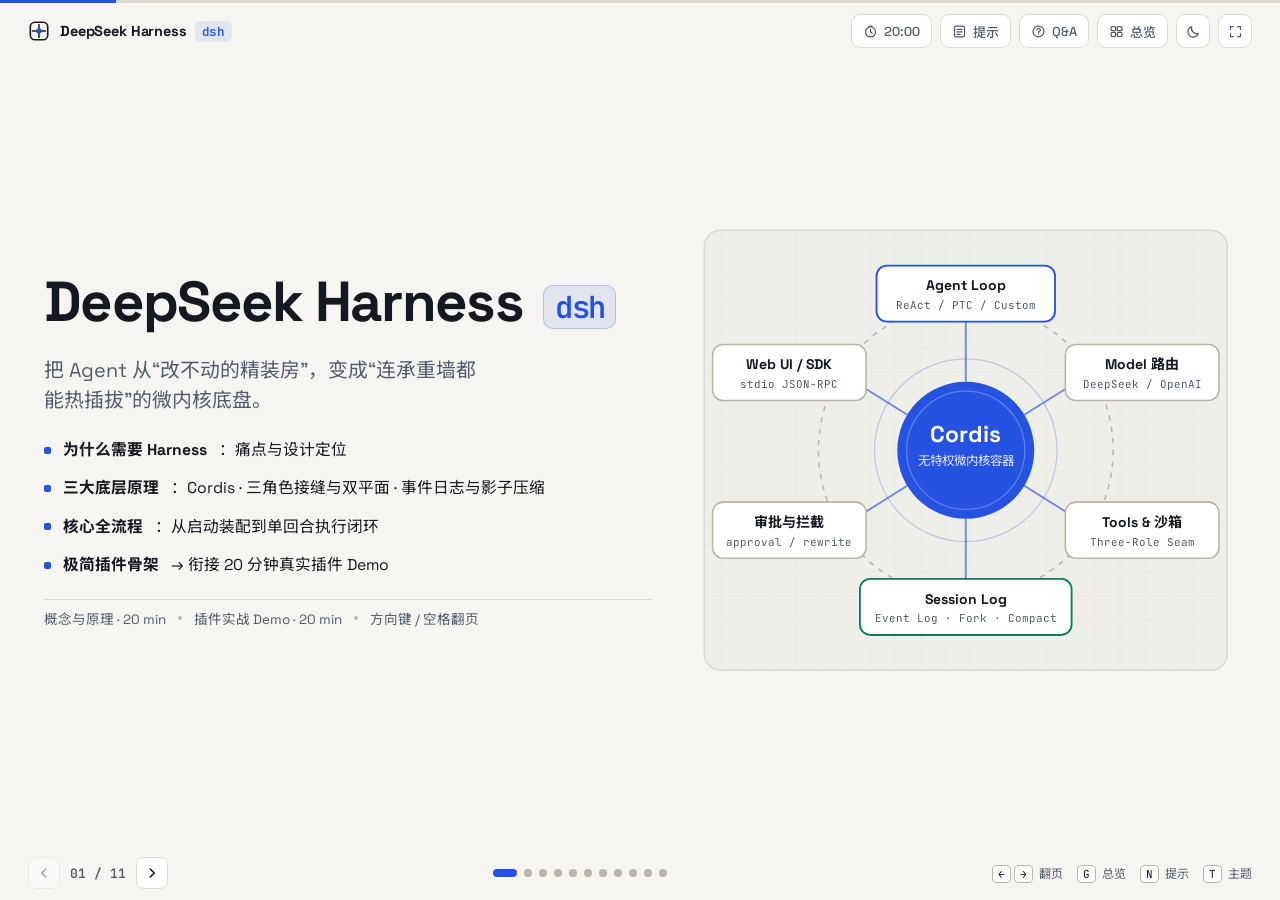
==== commit 917f31e7: "fix: polish SVG text spacing, Fork diagram alignment, code block width, and YAML sync" ====
--- a/index.html
+++ b/index.html
@@ -133,45 +133,45 @@
 
             <!-- 6 Pluggable Nodes -->
             <!-- Top: Agent Loop -->
-            <g transform="translate(182, 42)">
-              <rect width="156" height="54" rx="10" fill="var(--surface)" stroke="var(--accent)" stroke-width="1.8" />
-              <text x="78" y="24" text-anchor="middle" fill="var(--ink)" font-size="13.5" font-weight="700">Agent Loop</text>
-              <text x="78" y="42" text-anchor="middle" fill="var(--ink-muted)" font-family="JetBrains Mono, monospace" font-size="11">ReAct / PTC / Custom</text>
+            <g transform="translate(174, 42)">
+              <rect width="172" height="54" rx="10" fill="var(--surface)" stroke="var(--accent)" stroke-width="1.8" />
+              <text x="86" y="24" text-anchor="middle" fill="var(--ink)" font-size="13.5" font-weight="700">Agent Loop</text>
+              <text x="86" y="42" text-anchor="middle" fill="var(--ink-muted)" font-family="JetBrains Mono, monospace" font-size="10.5">ReAct / PTC / Custom</text>
             </g>
 
             <!-- Top-Right: Model -->
-            <g transform="translate(362, 118)">
-              <rect width="136" height="54" rx="10" fill="var(--surface)" stroke="var(--border-strong)" stroke-width="1.5" />
-              <text x="68" y="24" text-anchor="middle" fill="var(--ink)" font-size="13.5" font-weight="700">Model 路由</text>
-              <text x="68" y="42" text-anchor="middle" fill="var(--ink-muted)" font-family="JetBrains Mono, monospace" font-size="11">DeepSeek / OpenAI</text>
+            <g transform="translate(356, 118)">
+              <rect width="148" height="54" rx="10" fill="var(--surface)" stroke="var(--border-strong)" stroke-width="1.5" />
+              <text x="74" y="24" text-anchor="middle" fill="var(--ink)" font-size="13.5" font-weight="700">Model 路由</text>
+              <text x="74" y="42" text-anchor="middle" fill="var(--ink-muted)" font-family="JetBrains Mono, monospace" font-size="10.5">DeepSeek / OpenAI</text>
             </g>
 
             <!-- Bottom-Right: Tools & Sandbox -->
-            <g transform="translate(358, 270)">
-              <rect width="142" height="54" rx="10" fill="var(--surface)" stroke="var(--border-strong)" stroke-width="1.5" />
-              <text x="71" y="24" text-anchor="middle" fill="var(--ink)" font-size="13.5" font-weight="700">Tools &amp; 沙箱</text>
-              <text x="71" y="42" text-anchor="middle" fill="var(--ink-muted)" font-family="JetBrains Mono, monospace" font-size="11">Three-Role Seam</text>
+            <g transform="translate(356, 270)">
+              <rect width="148" height="54" rx="10" fill="var(--surface)" stroke="var(--border-strong)" stroke-width="1.5" />
+              <text x="74" y="24" text-anchor="middle" fill="var(--ink)" font-size="13.5" font-weight="700">Tools &amp; 沙箱</text>
+              <text x="74" y="42" text-anchor="middle" fill="var(--ink-muted)" font-family="JetBrains Mono, monospace" font-size="10.5">Three-Role Seam</text>
             </g>
 
             <!-- Bottom: Session Log -->
-            <g transform="translate(178, 344)">
-              <rect width="164" height="54" rx="10" fill="var(--surface)" stroke="var(--emerald)" stroke-width="1.8" />
-              <text x="82" y="24" text-anchor="middle" fill="var(--ink)" font-size="13.5" font-weight="700">Session Log</text>
-              <text x="82" y="42" text-anchor="middle" fill="var(--ink-muted)" font-family="JetBrains Mono, monospace" font-size="11">Event Log · Fork · Compact</text>
+            <g transform="translate(158, 344)">
+              <rect width="204" height="54" rx="10" fill="var(--surface)" stroke="var(--emerald)" stroke-width="1.8" />
+              <text x="102" y="24" text-anchor="middle" fill="var(--ink)" font-size="13.5" font-weight="700">Session Log</text>
+              <text x="102" y="42" text-anchor="middle" fill="var(--ink-muted)" font-family="JetBrains Mono, monospace" font-size="10.5">Event Log · Fork · Compact</text>
             </g>
 
             <!-- Bottom-Left: Approval & Hooks -->
-            <g transform="translate(20, 270)">
-              <rect width="142" height="54" rx="10" fill="var(--surface)" stroke="var(--border-strong)" stroke-width="1.5" />
-              <text x="71" y="24" text-anchor="middle" fill="var(--ink)" font-size="13.5" font-weight="700">审批与拦截</text>
-              <text x="71" y="42" text-anchor="middle" fill="var(--ink-muted)" font-family="JetBrains Mono, monospace" font-size="11">ctx.approval / rewrite</text>
+            <g transform="translate(16, 270)">
+              <rect width="148" height="54" rx="10" fill="var(--surface)" stroke="var(--border-strong)" stroke-width="1.5" />
+              <text x="74" y="24" text-anchor="middle" fill="var(--ink)" font-size="13.5" font-weight="700">审批与拦截</text>
+              <text x="74" y="42" text-anchor="middle" fill="var(--ink-muted)" font-family="JetBrains Mono, monospace" font-size="10.5">approval / rewrite</text>
             </g>
 
             <!-- Top-Left: UI / RPC -->
-            <g transform="translate(22, 118)">
-              <rect width="136" height="54" rx="10" fill="var(--surface)" stroke="var(--border-strong)" stroke-width="1.5" />
-              <text x="68" y="24" text-anchor="middle" fill="var(--ink)" font-size="13.5" font-weight="700">Web UI / SDK</text>
-              <text x="68" y="42" text-anchor="middle" fill="var(--ink-muted)" font-family="JetBrains Mono, monospace" font-size="11">stdio JSON-RPC</text>
+            <g transform="translate(16, 118)">
+              <rect width="148" height="54" rx="10" fill="var(--surface)" stroke="var(--border-strong)" stroke-width="1.5" />
+              <text x="74" y="24" text-anchor="middle" fill="var(--ink)" font-size="13.5" font-weight="700">Web UI / SDK</text>
+              <text x="74" y="42" text-anchor="middle" fill="var(--ink-muted)" font-family="JetBrains Mono, monospace" font-size="10.5">stdio JSON-RPC</text>
             </g>
           </svg>
         </div>
@@ -339,9 +339,9 @@
 <span class="tok-kw">profile</span>: <span class="tok-str" id="yamlProfileName">web</span>
 <span class="tok-kw">bundles</span>:
   - <span class="tok-str">@deepseek-ai/dsh-base</span>          <span class="tok-cm"># Session / Model / Approval</span>
-  - <span class="tok-str">@deepseek-ai/dsh-agent-loop</span>    <span class="tok-cm"># 可替换的核心执行循环</span>
-  - <span class="tok-str" id="yamlSandboxPkg">@deepseek-ai/dsh-sandbox-local</span>  <span class="tok-cm"># 本地 / 远程沙箱实现</span>
-  - <span class="tok-str" id="yamlExtraPkg">@deepseek-ai/dsh-web-ui</span>         <span class="tok-cm"># Web 工作台 + Creator</span></code></pre>
+  - <span class="tok-str" id="yamlLoopPkg">@deepseek-ai/dsh-agent-loop</span>    <span class="tok-cm" id="yamlLoopCm"># 标准多轮执行循环</span>
+  - <span class="tok-str" id="yamlSandboxPkg">@deepseek-ai/dsh-sandbox-local</span> <span class="tok-cm" id="yamlSandboxCm"># 本机 Shell / 文件实现</span>
+  - <span class="tok-str" id="yamlExtraPkg">@deepseek-ai/dsh-web-ui</span>        <span class="tok-cm" id="yamlExtraCm"># Web 工作台 + Creator</span></code></pre>
             </div>
 
             <div class="code-window compact">
@@ -558,7 +558,7 @@
           <h2>双平面隔离：全局共享资产 vs 会话瞬态边界</h2>
         </div>
 
-        <div class="split-2 wide-left">
+        <div class="split-2 balanced-wide">
           <div class="visual-panel">
             <svg class="diagram-svg" viewBox="0 0 600 366" role="img" aria-label="Host Plane 与 Agent Plane 双平面架构图">
               <rect x="8" y="8" width="584" height="350" rx="14" fill="var(--surface-alt)" stroke="var(--border)" stroke-width="1.3" />
@@ -615,10 +615,10 @@
 
           <div class="content-col">
             <ul class="bullet-list large-bullets">
-              <li><span class="bullet-dot"></span><strong>Host Plane（进程级）</strong>：管模型、日志、沙箱与全局注册表</li>
-              <li><span class="bullet-dot"></span><strong>Agent Plane（会话级）</strong>：按 Preset 挂载人设、工具与权限</li>
-              <li><span class="bullet-dot"></span><strong>后置 Hook 可改写</strong>：不仅记录日志，还能直接脱敏/截断输出</li>
-              <li><span class="bullet-dot"></span><strong>统一审批栈</strong>：自定义策略直接接入 <code>ctx.approval</code></li>
+              <li><span class="bullet-dot"></span><strong>Host Plane（进程级）</strong>：管模型、日志、沙箱与注册表</li>
+              <li><span class="bullet-dot"></span><strong>Agent Plane（会话级）</strong>：按 Preset 挂载人设与工具</li>
+              <li><span class="bullet-dot"></span><strong>后置 Hook 可改写</strong>：直接脱敏或截断工具输出</li>
+              <li><span class="bullet-dot"></span><strong>统一审批栈</strong>：自定义策略直连 <code>ctx.approval</code></li>
             </ul>
             <div class="takeaway-strip">
               <strong>Demo 彩蛋：</strong>等会儿看我的插件，可以留意它们分别落在哪个平面。
@@ -698,7 +698,10 @@
               <text x="26" y="38" fill="var(--ink)" font-size="12.5" font-weight="700">像 Git checkout -b 一样，从任意历史节点分叉试错</text>
 
               <!-- Main trunk -->
-              <line x1="68" y1="114" x2="490" y2="114" stroke="var(--ink-muted)" stroke-width="2.5" />
+              <line x1="88" y1="114" x2="138" y2="114" stroke="var(--ink-muted)" stroke-width="2.4" />
+              <line x1="178" y1="114" x2="226" y2="114" stroke="var(--ink-muted)" stroke-width="2.4" />
+              <line x1="270" y1="114" x2="338" y2="114" stroke="var(--warm)" stroke-width="2.4" />
+              <line x1="378" y1="114" x2="448" y2="114" stroke="var(--warm)" stroke-width="2.4" />
               <g font-family="JetBrains Mono, monospace" font-size="11.5">
                 <circle cx="68" cy="114" r="20" fill="var(--surface)" stroke="var(--accent)" stroke-width="2" />
                 <text x="68" y="118" text-anchor="middle" fill="var(--ink)">#1</text>
@@ -712,13 +715,15 @@
                 <circle cx="358" cy="114" r="20" fill="var(--surface)" stroke="var(--warm)" stroke-width="2" />
                 <text x="358" y="118" text-anchor="middle" fill="var(--warm)">#4a</text>
 
+                <circle cx="468" cy="114" r="20" fill="var(--surface)" />
                 <circle cx="468" cy="114" r="20" fill="var(--warm-soft)" stroke="var(--warm)" stroke-width="2" />
-                <text x="468" y="118" text-anchor="middle" fill="var(--warm)">死路</text>
+                <text x="468" y="118" text-anchor="middle" fill="var(--warm)" font-weight="700">死路</text>
               </g>
               <text x="468" y="82" text-anchor="middle" fill="var(--warm)" font-size="11.5">方案 A 改歪（保留记录）</text>
 
               <!-- Fork branch -->
-              <path d="M264 130 C 294 196, 314 202, 358 202 L 496 202" fill="none" stroke="var(--emerald)" stroke-width="2.5" />
+              <path d="M264 130 C 294 196, 314 202, 338 202" fill="none" stroke="var(--emerald)" stroke-width="2.4" />
+              <line x1="378" y1="202" x2="448" y2="202" stroke="var(--emerald)" stroke-width="2.4" />
               <g font-family="JetBrains Mono, monospace" font-size="11.5">
                 <circle cx="358" cy="202" r="20" fill="var(--surface)" stroke="var(--emerald)" stroke-width="2" />
                 <text x="358" y="206" text-anchor="middle" fill="var(--emerald)">#4b</text>
@@ -727,7 +732,7 @@
                 <text x="468" y="206" text-anchor="middle" fill="#FFFFFF" font-weight="700">通过</text>
               </g>
               <text x="248" y="164" text-anchor="middle" fill="var(--accent)" font-size="11.5" font-weight="700">Fork Point</text>
-              <text x="468" y="244" text-anchor="middle" fill="var(--emerald)" font-size="12" font-weight="700">方案 B 从 #3 分叉：零污染原历史，共享前面 Prefix Cache</text>
+              <text x="300" y="256" text-anchor="middle" fill="var(--emerald)" font-size="12" font-weight="700">方案 B 从 #3 分叉：零污染原历史，复用前面 Prefix Cache</text>
             </svg>
           </div>
 
@@ -863,9 +868,9 @@
         </div>
 
         <ul class="bullet-list horizontal-bullets">
-          <li><span class="bullet-dot"></span><strong>进程解耦</strong>：<code>stdio JSON-RPC</code> 天然支持多语言 SDK 与独立崩溃隔离</li>
-          <li><span class="bullet-dot"></span><strong>循环可换</strong>：把 <code>dsh-agent-loop</code> 换成 PTC / 多 Agent 编排，底层全复用</li>
-          <li><span class="bullet-dot"></span><strong>处处有挂点</strong>：上下文、工具、审批、输出改写、UI 均可插件介入</li>
+          <li><span class="bullet-dot"></span><div><strong>进程解耦</strong>：<code>stdio JSON-RPC</code> 天然支持跨语言 SDK 与崩溃隔离</div></li>
+          <li><span class="bullet-dot"></span><div><strong>循环可换</strong>：把 <code>dsh-agent-loop</code> 换 PTC 或多 Agent，底层全复用</div></li>
+          <li><span class="bullet-dot"></span><div><strong>处处有挂点</strong>：上下文、工具、审批、输出改写与 UI 均可插件介入</div></li>
         </ul>
       </div>
     </section>
@@ -890,12 +895,17 @@
 <span class="tok-kw">export const</span> name = <span class="tok-str">'metrics-inspector'</span>
 <span class="tok-kw">export const</span> <span class="tok-fn">inject</span> = [<span class="tok-str">'tools'</span>, <span class="tok-str">'approval'</span>]
 
+<span class="tok-kw">export interface</span> Config {
+  endpoint: <span class="tok-kw">string</span>
+  strictMode: <span class="tok-kw">boolean</span>
+}
+
 <span class="tok-kw">export const</span> Config = Schema.<span class="tok-fn">object</span>({
   endpoint: Schema.<span class="tok-fn">string</span>().<span class="tok-fn">required</span>(),
   strictMode: Schema.<span class="tok-fn">boolean</span>().<span class="tok-fn">default</span>(<span class="tok-kw">true</span>),
 })
 
-<span class="tok-kw">export function</span> <span class="tok-fn">apply</span>(ctx: Context, config: { endpoint: <span class="tok-kw">string</span>; strictMode: <span class="tok-kw">boolean</span> }) {
+<span class="tok-kw">export function</span> <span class="tok-fn">apply</span>(ctx: Context, config: Config) {
   ctx.tools.<span class="tok-fn">register</span>(<span class="tok-fn">defineTool</span>({
     name: <span class="tok-str">'query_service_metrics'</span>,
     parameters: Schema.<span class="tok-fn">object</span>({ service: Schema.<span class="tok-fn">string</span>() }),
--- a/styles.css
+++ b/styles.css
@@ -102,11 +102,12 @@
 }
 
 p code, li code, dd code, .seam-status code {
-  font-size: 0.88em;
-  padding: 0.1em 0.42em;
+  font-size: 0.86em;
+  padding: 0.08em 0.4em;
   border-radius: 5px;
   background: var(--accent-soft);
   color: var(--accent);
+  white-space: nowrap;
 }
 
 /* Top Progress */
@@ -353,6 +354,9 @@
 }
 .split-2.wide-left {
   grid-template-columns: 1.22fr 0.78fr;
+}
+.split-2.balanced-wide {
+  grid-template-columns: 1.12fr 0.88fr;
 }
 
 .content-col {
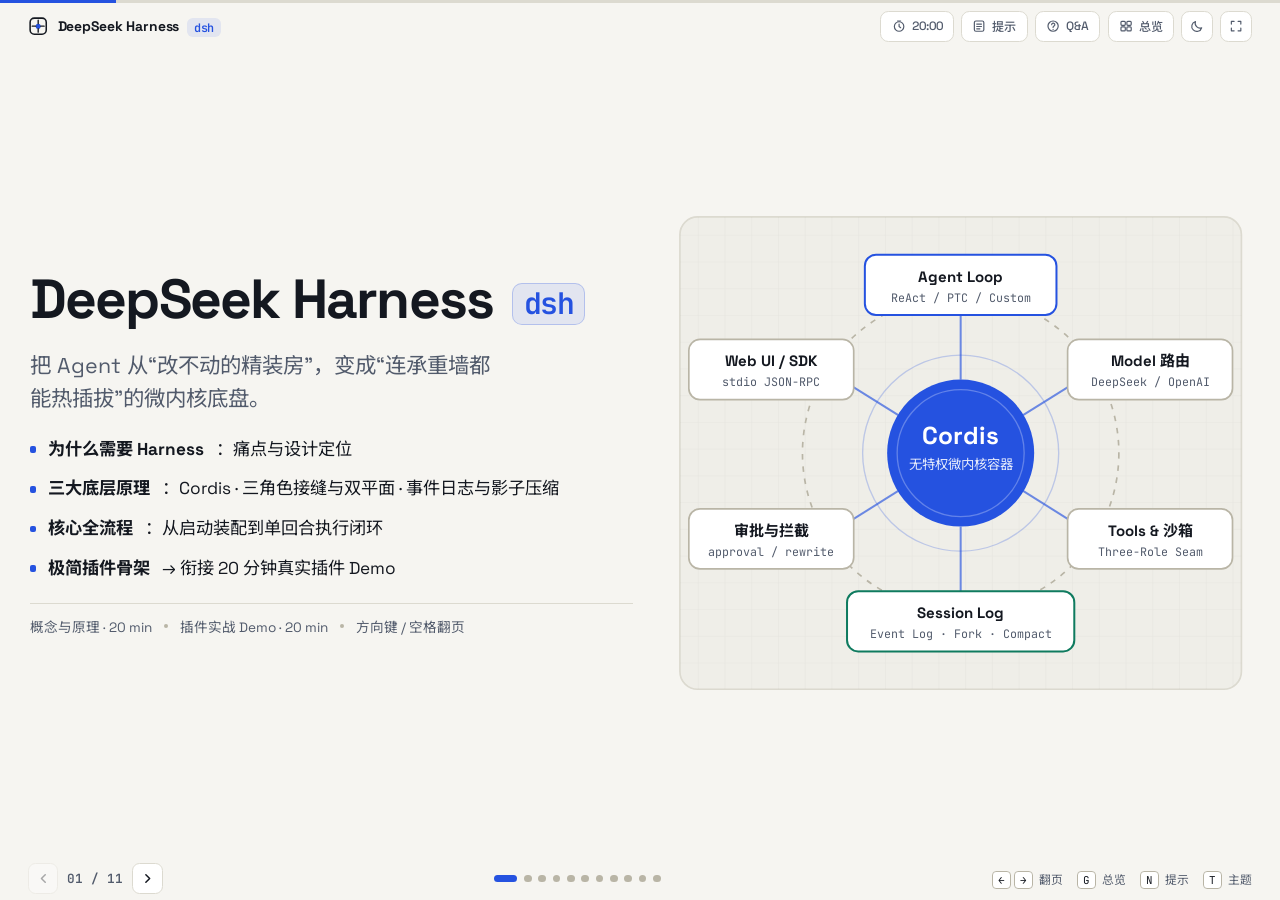
==== commit ad4a307d: "feat: full-bleed viewport-proportional scaling to fill widescreen and fullscreen displays" ====
--- a/index.html
+++ b/index.html
@@ -9,7 +9,7 @@
   <link rel="preconnect" href="https://fonts.gstatic.com" crossorigin />
   <link href="https://fonts.googleapis.com/css2?family=JetBrains+Mono:wght@400;500;600&family=Noto+Sans+SC:wght@400;500;700;900&family=Space+Grotesk:wght@500;700&display=swap" rel="stylesheet" />
   <link rel="icon" type="image/svg+xml" href="data:image/svg+xml,%3Csvg xmlns='http://www.w3.org/2000/svg' viewBox='0 0 32 32'%3E%3Crect width='32' height='32' rx='8' fill='%232552E0'/%3E%3Cpath d='M9 11h14M9 16h10M9 21h14' stroke='%23fff' stroke-width='2.5' stroke-linecap='round'/%3E%3Ccircle cx='23' cy='16' r='2.5' fill='%23F59E0B'/%3E%3C/svg%3E" />
-  <link rel="stylesheet" href="styles.css" />
+  <link rel="stylesheet" href="styles.css?v=4" />
 </head>
 <body>
   <div class="progress-track" aria-hidden="true">
@@ -338,10 +338,10 @@
               <pre class="code-body"><code><span class="tok-cm"># 按顺序叠加 bundles，决定当前实例的能力边界</span>
 <span class="tok-kw">profile</span>: <span class="tok-str" id="yamlProfileName">web</span>
 <span class="tok-kw">bundles</span>:
-  - <span class="tok-str">@deepseek-ai/dsh-base</span>          <span class="tok-cm"># Session / Model / Approval</span>
-  - <span class="tok-str" id="yamlLoopPkg">@deepseek-ai/dsh-agent-loop</span>    <span class="tok-cm" id="yamlLoopCm"># 标准多轮执行循环</span>
-  - <span class="tok-str" id="yamlSandboxPkg">@deepseek-ai/dsh-sandbox-local</span> <span class="tok-cm" id="yamlSandboxCm"># 本机 Shell / 文件实现</span>
-  - <span class="tok-str" id="yamlExtraPkg">@deepseek-ai/dsh-web-ui</span>        <span class="tok-cm" id="yamlExtraCm"># Web 工作台 + Creator</span></code></pre>
+  - <span class="tok-str">@deepseek-ai/dsh-base</span>           <span class="tok-cm"># Session / Model / Approval</span>
+  - <span class="tok-str" id="yamlLoopPkg">@deepseek-ai/dsh-agent-loop    </span> <span class="tok-cm" id="yamlLoopCm"># 标准多轮执行循环</span>
+  - <span class="tok-str" id="yamlSandboxPkg">@deepseek-ai/dsh-sandbox-local </span> <span class="tok-cm" id="yamlSandboxCm"># 本机 Shell / 文件实现</span>
+  - <span class="tok-str" id="yamlExtraPkg">@deepseek-ai/dsh-web-ui        </span> <span class="tok-cm" id="yamlExtraCm"># Web 工作台 + Creator</span></code></pre>
             </div>
 
             <div class="code-window compact">
@@ -886,32 +886,26 @@
           <div class="code-window">
             <div class="code-header">
               <span class="code-file">index.ts</span>
-              <span class="code-lang">TypeScript · 18 Lines</span>
-            </div>
-            <pre class="code-body"><code><span class="tok-kw">import type</span> { Context } <span class="tok-kw">from</span> <span class="tok-str">'@deepseek-ai/cordis'</span>
+              <span class="code-lang">TypeScript · 16 Lines</span>
+            </div>
+            <pre class="code-body code-snug"><code><span class="tok-kw">import type</span> { Context } <span class="tok-kw">from</span> <span class="tok-str">'@deepseek-ai/cordis'</span>
 <span class="tok-kw">import</span> Schema <span class="tok-kw">from</span> <span class="tok-str">'@deepseek-ai/schemastery'</span>
 <span class="tok-kw">import</span> { defineTool } <span class="tok-kw">from</span> <span class="tok-str">'@deepseek-ai/dsh-tools'</span>
 
 <span class="tok-kw">export const</span> name = <span class="tok-str">'metrics-inspector'</span>
 <span class="tok-kw">export const</span> <span class="tok-fn">inject</span> = [<span class="tok-str">'tools'</span>, <span class="tok-str">'approval'</span>]
-
-<span class="tok-kw">export interface</span> Config {
-  endpoint: <span class="tok-kw">string</span>
-  strictMode: <span class="tok-kw">boolean</span>
-}
+<span class="tok-kw">export interface</span> Config { endpoint: <span class="tok-kw">string</span>; strict: <span class="tok-kw">boolean</span> }
 
 <span class="tok-kw">export const</span> Config = Schema.<span class="tok-fn">object</span>({
   endpoint: Schema.<span class="tok-fn">string</span>().<span class="tok-fn">required</span>(),
-  strictMode: Schema.<span class="tok-fn">boolean</span>().<span class="tok-fn">default</span>(<span class="tok-kw">true</span>),
+  strict: Schema.<span class="tok-fn">boolean</span>().<span class="tok-fn">default</span>(<span class="tok-kw">true</span>),
 })
 
-<span class="tok-kw">export function</span> <span class="tok-fn">apply</span>(ctx: Context, config: Config) {
+<span class="tok-kw">export function</span> <span class="tok-fn">apply</span>(ctx: Context, cfg: Config) {
   ctx.tools.<span class="tok-fn">register</span>(<span class="tok-fn">defineTool</span>({
-    name: <span class="tok-str">'query_service_metrics'</span>,
-    parameters: Schema.<span class="tok-fn">object</span>({ service: Schema.<span class="tok-fn">string</span>() }),
-    <span class="tok-kw">async</span> <span class="tok-fn">execute</span>({ service }) {
-      <span class="tok-kw">return</span> <span class="tok-fn">fetchMetrics</span>(config.endpoint, service)
-    },
+    name: <span class="tok-str">'query_metrics'</span>,
+    parameters: Schema.<span class="tok-fn">object</span>({ svc: Schema.<span class="tok-fn">string</span>() }),
+    execute: ({ svc }) =&gt; <span class="tok-fn">fetchMetrics</span>(cfg.endpoint, svc),
   }))
 }</code></pre>
           </div>
@@ -1024,6 +1018,6 @@
     </div>
   </div>
 
-  <script src="app.js"></script>
+  <script src="app.js?v=3"></script>
 </body>
 </html>
--- a/styles.css
+++ b/styles.css
@@ -68,9 +68,15 @@
   color: #ffffff;
 }
 
+/* Viewport-proportional root scale so slides fill 1280p / 1080p / 2K / 4K edge-to-edge */
+html {
+  font-size: clamp(14px, min(1.18vw, 2.02vh), 28px);
+}
+
 html, body {
   margin: 0;
   padding: 0;
+  width: 100%;
   height: 100%;
   background: var(--bg);
   color: var(--ink);
@@ -80,7 +86,6 @@
   transition: background-color 0.22s ease, color 0.22s ease;
 }
 
-/* Custom scrollbar inside panels */
 ::-webkit-scrollbar {
   width: 7px;
   height: 7px;
@@ -104,7 +109,7 @@
 p code, li code, dd code, .seam-status code {
   font-size: 0.86em;
   padding: 0.08em 0.4em;
-  border-radius: 5px;
+  border-radius: 0.32rem;
   background: var(--accent-soft);
   color: var(--accent);
   white-space: nowrap;
@@ -133,8 +138,8 @@
   top: 3px;
   left: 0;
   right: 0;
-  height: 56px;
-  padding: 0 28px;
+  height: 3.1rem;
+  padding: 0 2.2vw;
   display: flex;
   align-items: center;
   justify-content: space-between;
@@ -144,30 +149,30 @@
 .brand {
   display: inline-flex;
   align-items: center;
-  gap: 10px;
+  gap: 0.6rem;
   font-weight: 700;
-  font-size: 14.5px;
+  font-size: 0.92rem;
   letter-spacing: -0.01em;
 }
 .brand-mark {
-  width: 22px;
-  height: 22px;
+  width: 1.35rem;
+  height: 1.35rem;
   color: var(--ink);
 }
 .brand-name .mono-inline {
-  margin-left: 4px;
-  font-size: 12.5px;
+  margin-left: 0.25rem;
+  font-size: 0.78rem;
   font-weight: 600;
   color: var(--accent);
-  padding: 2px 7px;
-  border-radius: 6px;
+  padding: 0.12rem 0.45rem;
+  border-radius: 0.38rem;
   background: var(--accent-soft);
 }
 
 .topbar-actions {
   display: flex;
   align-items: center;
-  gap: 8px;
+  gap: 0.48rem;
 }
 
 button {
@@ -184,26 +189,26 @@
   display: inline-flex;
   align-items: center;
   justify-content: center;
-  gap: 6px;
-  height: 34px;
-  border-radius: 9px;
+  gap: 0.38rem;
+  height: 2.1rem;
+  border-radius: 0.55rem;
   border: 1px solid var(--border);
   background: var(--surface);
   color: var(--ink-muted);
-  font-size: 13px;
+  font-size: 0.8rem;
   font-weight: 500;
   transition: border-color 0.16s ease, color 0.16s ease, background-color 0.16s ease;
 }
 .chip-btn {
-  padding: 0 11px;
+  padding: 0 0.68rem;
 }
 .icon-btn {
-  width: 34px;
+  width: 2.1rem;
   padding: 0;
 }
 .chip-btn svg, .icon-btn svg {
-  width: 15px;
-  height: 15px;
+  width: 0.94rem;
+  height: 0.94rem;
   flex-shrink: 0;
 }
 .chip-btn:hover, .icon-btn:hover {
@@ -227,26 +232,23 @@
 html[data-theme="light"] .icon-sun { display: none; }
 html[data-theme="dark"] .icon-moon { display: none; }
 
-/* Deck Stage */
+/* Full-bleed Deck Stage */
 .deck-viewport {
   position: relative;
-  width: 100%;
+  width: 100vw;
   height: 100vh;
-  padding: 64px 40px 64px;
-  display: grid;
-  place-items: center;
 }
 
 .slide {
   position: absolute;
-  inset: 64px 40px 64px;
-  display: flex;
-  align-items: center;
+  inset: 3.35rem 2.2vw 3rem;
+  display: flex;
+  align-items: stretch;
   justify-content: center;
   opacity: 0;
   pointer-events: none;
-  transform: translateY(14px) scale(0.992);
-  transition: opacity 0.28s ease, transform 0.34s cubic-bezier(0.22, 1, 0.36, 1);
+  transform: translateY(12px) scale(0.994);
+  transition: opacity 0.26s ease, transform 0.32s cubic-bezier(0.22, 1, 0.36, 1);
 }
 .slide.is-active {
   opacity: 1;
@@ -255,22 +257,22 @@
 }
 
 .slide-inner {
-  width: min(1240px, 100%);
-  max-height: 100%;
+  width: 100%;
+  height: 100%;
   display: flex;
   flex-direction: column;
-  gap: 24px;
-  overflow-y: auto;
-  padding: 6px 4px;
+  gap: 1.35rem;
+  overflow: hidden;
+  padding: 0.25rem 0.1rem;
 }
 
 /* Headings */
 .display-title {
   margin: 0;
-  font-size: clamp(2.4rem, 4.4vw, 3.85rem);
+  font-size: 3.65rem;
   font-weight: 900;
-  line-height: 1.08;
-  letter-spacing: -0.03em;
+  line-height: 1.07;
+  letter-spacing: -0.032em;
 }
 .accent-code {
   display: inline-block;
@@ -281,25 +283,26 @@
   background: var(--accent-soft);
   border: 1px solid var(--accent-soft-border);
   padding: 0.14em 0.36em;
-  border-radius: 10px;
+  border-radius: 0.65rem;
   vertical-align: middle;
-  margin-left: 8px;
+  margin-left: 0.45rem;
 }
 
 .slide-head {
+  flex-shrink: 0;
   display: flex;
   align-items: baseline;
   justify-content: space-between;
-  gap: 16px;
+  gap: 1rem;
   border-bottom: 1px solid var(--border);
-  padding-bottom: 14px;
+  padding-bottom: 0.78rem;
 }
 .slide-head h2 {
   margin: 0;
-  font-size: clamp(1.55rem, 2.5vw, 2.25rem);
+  font-size: 2.12rem;
   font-weight: 800;
   letter-spacing: -0.025em;
-  line-height: 1.2;
+  line-height: 1.18;
 }
 .head-with-controls {
   align-items: center;
@@ -309,33 +312,34 @@
 /* Cover Layout */
 .cover-grid {
   display: grid;
-  grid-template-columns: 1.06fr 0.94fr;
-  gap: 44px;
-  align-items: center;
+  grid-template-columns: 1.02fr 0.98fr;
+  gap: 3vw;
+  align-items: center;
+  height: 100%;
 }
 .cover-copy {
   display: flex;
   flex-direction: column;
-  gap: 22px;
+  gap: 1.45rem;
 }
 .cover-lead {
   margin: 0;
-  font-size: clamp(1.12rem, 1.55vw, 1.38rem);
-  line-height: 1.55;
+  font-size: 1.42rem;
+  line-height: 1.5;
   color: var(--ink-muted);
   max-width: 34ch;
 }
 .cover-agenda {
-  gap: 12px;
+  gap: 0.85rem;
 }
 .cover-meta {
   display: flex;
   flex-wrap: wrap;
   align-items: center;
-  gap: 12px;
-  font-size: 13.5px;
-  color: var(--ink-muted);
-  padding-top: 8px;
+  gap: 0.8rem;
+  font-size: 0.9rem;
+  color: var(--ink-muted);
+  padding-top: 0.75rem;
   border-top: 1px solid var(--border);
 }
 .meta-sep {
@@ -344,25 +348,43 @@
   border-radius: 50%;
   background: var(--border-strong);
 }
-
-/* Split Layouts */
+.cover-visual {
+  width: 100%;
+  height: 100%;
+  display: flex;
+  align-items: center;
+  justify-content: center;
+}
+.cover-visual .diagram-svg {
+  max-height: 100%;
+}
+
+/* Split Layouts fill full remaining height & width */
 .split-2 {
+  flex: 1;
+  min-height: 0;
   display: grid;
   grid-template-columns: 1fr 1fr;
-  gap: 32px;
+  gap: 2.4vw;
   align-items: center;
 }
 .split-2.wide-left {
-  grid-template-columns: 1.22fr 0.78fr;
+  grid-template-columns: 1.2fr 0.8fr;
 }
 .split-2.balanced-wide {
   grid-template-columns: 1.12fr 0.88fr;
 }
 
+.visual-panel, .interactive-panel, .code-stack {
+  min-width: 0;
+  width: 100%;
+}
+
 .content-col {
+  min-width: 0;
   display: flex;
   flex-direction: column;
-  gap: 20px;
+  gap: 1.25rem;
 }
 
 /* Bullet Lists */
@@ -372,31 +394,32 @@
   padding: 0;
   display: flex;
   flex-direction: column;
-  gap: 14px;
+  gap: 0.92rem;
 }
 .bullet-list li {
   display: flex;
   align-items: flex-start;
-  gap: 12px;
-  font-size: clamp(0.98rem, 1.2vw, 1.12rem);
-  line-height: 1.55;
+  gap: 0.78rem;
+  font-size: 1.14rem;
+  line-height: 1.5;
   color: var(--ink);
 }
 .large-bullets {
-  gap: 18px;
+  gap: 1.22rem;
 }
 .large-bullets li {
-  font-size: clamp(1.04rem, 1.3vw, 1.2rem);
+  font-size: 1.26rem;
+  line-height: 1.48;
 }
 .compact-bullets {
-  gap: 10px;
+  gap: 0.65rem;
 }
 .compact-bullets li {
-  font-size: 0.98rem;
+  font-size: 1.04rem;
 }
 .bullet-dot {
-  width: 7px;
-  height: 7px;
+  width: 0.45rem;
+  height: 0.45rem;
   border-radius: 2px;
   background: var(--accent);
   margin-top: 0.56em;
@@ -404,23 +427,24 @@
 }
 
 .horizontal-bullets {
+  flex-shrink: 0;
   flex-direction: row;
   justify-content: space-between;
-  gap: 24px;
-  padding-top: 4px;
+  gap: 2vw;
+  padding-top: 0.25rem;
 }
 .horizontal-bullets li {
   flex: 1;
-  font-size: 0.98rem;
+  font-size: 1.06rem;
 }
 
 .takeaway-strip {
-  padding: 14px 18px;
-  border-radius: 10px;
+  padding: 0.95rem 1.2rem;
+  border-radius: 0.68rem;
   background: var(--surface-alt);
   border: 1px solid var(--border);
-  font-size: 0.98rem;
-  line-height: 1.55;
+  font-size: 1.05rem;
+  line-height: 1.52;
   color: var(--ink);
 }
 
@@ -428,13 +452,23 @@
 .diagram-svg {
   width: 100%;
   height: auto;
+  max-height: 36rem;
   display: block;
 }
 .compact-svg {
-  max-height: 220px;
+  max-height: 15.8rem;
+}
+.flow-stage {
+  flex: 1;
+  min-height: 0;
+  display: flex;
+  align-items: center;
+  justify-content: center;
 }
 .flow-svg {
-  max-height: 360px;
+  width: 100%;
+  height: auto;
+  max-height: 100%;
 }
 .is-hidden {
   display: none;
@@ -444,17 +478,17 @@
 .table-panel {
   background: var(--surface);
   border: 1px solid var(--border);
-  border-radius: 14px;
+  border-radius: 0.9rem;
   overflow: hidden;
   box-shadow: var(--shadow-sm);
 }
 .compare-table {
   width: 100%;
   border-collapse: collapse;
-  font-size: 0.98rem;
+  font-size: 1.08rem;
 }
 .compare-table th, .compare-table td {
-  padding: 16px 18px;
+  padding: 1.15rem 1.25rem;
   text-align: left;
   border-bottom: 1px solid var(--border);
   line-height: 1.48;
@@ -463,7 +497,7 @@
   border-bottom: none;
 }
 .compare-table th {
-  font-size: 0.88rem;
+  font-size: 0.96rem;
   font-weight: 700;
   color: var(--ink-muted);
   background: var(--surface-alt);
@@ -471,7 +505,7 @@
 .compare-table td:first-child {
   font-weight: 700;
   white-space: nowrap;
-  width: 112px;
+  width: 7.4rem;
 }
 .compare-table .col-dsh {
   background: var(--accent-soft);
@@ -485,13 +519,13 @@
 .code-stack {
   display: flex;
   flex-direction: column;
-  gap: 16px;
+  gap: 1.05rem;
 }
 .code-window {
   background: var(--code-bg);
   color: var(--code-ink);
   border: 1px solid var(--code-border);
-  border-radius: 12px;
+  border-radius: 0.78rem;
   overflow: hidden;
   box-shadow: var(--shadow-sm);
 }
@@ -499,11 +533,11 @@
   display: flex;
   align-items: center;
   justify-content: space-between;
-  padding: 9px 15px;
+  padding: 0.6rem 1rem;
   background: var(--code-bar);
   border-bottom: 1px solid var(--code-border);
   font-family: var(--font-mono);
-  font-size: 12px;
+  font-size: 0.78rem;
 }
 .code-file {
   color: #cbd5e1;
@@ -511,19 +545,24 @@
 }
 .code-lang {
   color: #7c8aa5;
-  font-size: 11px;
+  font-size: 0.72rem;
 }
 .code-body {
   margin: 0;
-  padding: 16px 18px;
+  padding: 1.05rem 1.25rem;
   overflow-x: auto;
   font-family: var(--font-mono);
-  font-size: clamp(12.5px, 1.05vw, 14px);
-  line-height: 1.65;
+  font-size: 0.92rem;
+  line-height: 1.62;
 }
 .code-window.compact .code-body {
-  padding: 12px 16px;
-  font-size: 13px;
+  padding: 0.8rem 1.1rem;
+  font-size: 0.88rem;
+}
+.code-body.code-snug {
+  padding: 0.95rem 1.2rem;
+  font-size: 0.91rem;
+  line-height: 1.52;
 }
 
 .tok-kw { color: #8ab4ff; }
@@ -538,35 +577,35 @@
 .interactive-panel {
   display: flex;
   flex-direction: column;
-  gap: 14px;
+  gap: 0.9rem;
 }
 .panel-toolbar {
   display: flex;
   align-items: center;
   justify-content: space-between;
   flex-wrap: wrap;
-  gap: 10px;
+  gap: 0.65rem;
 }
 .toolbar-label {
-  font-size: 13.5px;
+  font-size: 0.9rem;
   font-weight: 600;
   color: var(--ink-muted);
 }
 
 .seg-control {
   display: inline-flex;
-  padding: 3px;
-  border-radius: 10px;
+  padding: 0.22rem;
+  border-radius: 0.65rem;
   background: var(--surface-alt);
   border: 1px solid var(--border);
-  gap: 3px;
+  gap: 0.22rem;
 }
 .seg-btn {
   border: none;
   background: transparent;
-  padding: 6px 13px;
-  border-radius: 7px;
-  font-size: 13px;
+  padding: 0.42rem 0.88rem;
+  border-radius: 0.46rem;
+  font-size: 0.86rem;
   font-weight: 600;
   color: var(--ink-muted);
   transition: background-color 0.16s ease, color 0.16s ease, box-shadow 0.16s ease;
@@ -583,9 +622,9 @@
 .bundle-stack {
   display: flex;
   flex-direction: column;
-  gap: 8px;
-  padding: 16px;
-  border-radius: 14px;
+  gap: 0.58rem;
+  padding: 1.05rem;
+  border-radius: 0.9rem;
   background: var(--surface-alt);
   border: 1px solid var(--border);
 }
@@ -593,9 +632,9 @@
   display: flex;
   align-items: center;
   justify-content: space-between;
-  gap: 12px;
-  padding: 12px 16px;
-  border-radius: 9px;
+  gap: 0.8rem;
+  padding: 0.85rem 1.08rem;
+  border-radius: 0.6rem;
   background: var(--surface);
   border: 1px solid var(--border-strong);
   transition: transform 0.22s ease, border-color 0.22s ease, background-color 0.22s ease;
@@ -617,20 +656,20 @@
   opacity: 0.78;
 }
 .layer-name {
-  font-size: 14px;
+  font-size: 0.98rem;
   font-weight: 700;
 }
 .layer-tag {
-  font-size: 12px;
+  font-size: 0.82rem;
   color: var(--ink-muted);
 }
 
 .seam-status {
-  padding: 11px 15px;
-  border-radius: 10px;
+  padding: 0.78rem 1rem;
+  border-radius: 0.65rem;
   background: var(--surface);
   border: 1px solid var(--border);
-  font-size: 13.5px;
+  font-size: 0.92rem;
   color: var(--ink-muted);
 }
 
@@ -638,15 +677,15 @@
 .step-pills {
   display: flex;
   flex-wrap: wrap;
-  gap: 6px;
+  gap: 0.42rem;
 }
 .step-pill {
   border: 1px solid var(--border);
   background: var(--surface);
   color: var(--ink-muted);
-  padding: 6px 12px;
+  padding: 0.42rem 0.82rem;
   border-radius: 99px;
-  font-size: 12.5px;
+  font-size: 0.84rem;
   font-weight: 600;
   transition: all 0.16s ease;
 }
@@ -673,42 +712,43 @@
 .bridge-layout {
   display: grid;
   grid-template-columns: 1.05fr 0.95fr;
-  gap: 48px;
-  align-items: center;
+  gap: 3.5vw;
+  align-items: center;
+  height: 100%;
 }
 .bridge-title {
-  font-size: clamp(2.5rem, 4.8vw, 4.1rem);
-  line-height: 1.06;
+  font-size: 4.1rem;
+  line-height: 1.05;
 }
 .bridge-sub {
-  margin: 20px 0 0;
-  font-size: 1.2rem;
+  margin: 1.35rem 0 0;
+  font-size: 1.35rem;
   color: var(--ink-muted);
 }
 .bridge-guide {
-  padding: 30px 32px;
-  border-radius: 16px;
+  padding: 2.1rem 2.3rem;
+  border-radius: 1.05rem;
   background: var(--surface);
   border: 1px solid var(--border);
   box-shadow: var(--shadow-sm);
   display: flex;
   flex-direction: column;
-  gap: 20px;
+  gap: 1.35rem;
 }
 .bridge-guide h3 {
   margin: 0;
-  font-size: 1.25rem;
+  font-size: 1.42rem;
   font-weight: 800;
 }
 .bridge-actions {
   display: flex;
-  gap: 12px;
-  padding-top: 6px;
+  gap: 0.8rem;
+  padding-top: 0.4rem;
 }
 .primary-btn, .ghost-btn {
-  padding: 10px 18px;
-  border-radius: 10px;
-  font-size: 14px;
+  padding: 0.68rem 1.2rem;
+  border-radius: 0.65rem;
+  font-size: 0.95rem;
   font-weight: 600;
   transition: opacity 0.16s ease, border-color 0.16s ease;
 }
@@ -729,11 +769,11 @@
 .notes-drawer {
   position: fixed;
   left: 50%;
-  bottom: 62px;
+  bottom: 3.3rem;
   transform: translateX(-50%) translateY(16px);
-  width: min(820px, calc(100% - 48px));
-  padding: 14px 18px;
-  border-radius: 12px;
+  width: min(56rem, calc(100% - 3rem));
+  padding: 0.9rem 1.2rem;
+  border-radius: 0.8rem;
   background: var(--surface);
   border: 1px solid var(--accent-soft-border);
   box-shadow: var(--shadow-md);
@@ -750,14 +790,14 @@
 .notes-head {
   display: flex;
   justify-content: space-between;
-  font-size: 12px;
+  font-size: 0.78rem;
   font-weight: 700;
   color: var(--accent);
-  margin-bottom: 6px;
+  margin-bottom: 0.4rem;
 }
 .notes-text {
   margin: 0;
-  font-size: 14px;
+  font-size: 0.92rem;
   line-height: 1.55;
   color: var(--ink);
 }
@@ -768,8 +808,8 @@
   bottom: 0;
   left: 0;
   right: 0;
-  height: 54px;
-  padding: 0 28px;
+  height: 2.85rem;
+  padding: 0 2.2vw;
   display: flex;
   align-items: center;
   justify-content: space-between;
@@ -778,12 +818,12 @@
 .nav-group {
   display: flex;
   align-items: center;
-  gap: 10px;
+  gap: 0.6rem;
 }
 .nav-btn {
-  width: 32px;
-  height: 32px;
-  border-radius: 8px;
+  width: 2rem;
+  height: 2rem;
+  border-radius: 0.5rem;
   border: 1px solid var(--border);
   background: var(--surface);
   display: inline-flex;
@@ -796,26 +836,26 @@
   cursor: not-allowed;
 }
 .nav-btn svg {
-  width: 16px;
-  height: 16px;
+  width: 1rem;
+  height: 1rem;
 }
 .slide-counter {
   font-family: var(--font-mono);
-  font-size: 13px;
+  font-size: 0.84rem;
   font-weight: 600;
   color: var(--ink-muted);
-  min-width: 56px;
+  min-width: 3.6rem;
   text-align: center;
 }
 
 .slide-dots {
   display: flex;
   align-items: center;
-  gap: 7px;
+  gap: 0.45rem;
 }
 .dot-btn {
-  width: 8px;
-  height: 8px;
+  width: 0.5rem;
+  height: 0.5rem;
   padding: 0;
   border-radius: 99px;
   border: none;
@@ -823,26 +863,26 @@
   transition: width 0.22s ease, background-color 0.22s ease;
 }
 .dot-btn.is-active {
-  width: 24px;
+  width: 1.55rem;
   background: var(--accent);
 }
 
 .shortcut-hint {
   display: flex;
   align-items: center;
-  gap: 14px;
-  font-size: 12px;
+  gap: 0.9rem;
+  font-size: 0.78rem;
   color: var(--ink-muted);
 }
 kbd {
   font-family: var(--font-mono);
-  font-size: 11px;
-  padding: 1px 5px;
-  border-radius: 4px;
+  font-size: 0.72rem;
+  padding: 0.08rem 0.34rem;
+  border-radius: 0.26rem;
   border: 1px solid var(--border-strong);
   background: var(--surface);
   color: var(--ink);
-  margin-right: 3px;
+  margin-right: 0.2rem;
 }
 
 /* Overlays */
@@ -852,7 +892,7 @@
   background: rgba(10, 14, 22, 0.56);
   display: grid;
   place-items: center;
-  padding: 28px;
+  padding: 2rem;
   opacity: 0;
   pointer-events: none;
   z-index: 60;
@@ -863,44 +903,44 @@
   pointer-events: auto;
 }
 .overlay-sheet {
-  width: min(980px, 100%);
+  width: min(68rem, 100%);
   max-height: 86vh;
   overflow-y: auto;
   background: var(--surface);
   border: 1px solid var(--border);
-  border-radius: 16px;
-  padding: 24px 26px;
+  border-radius: 1rem;
+  padding: 1.5rem 1.7rem;
   box-shadow: var(--shadow-md);
 }
 .qa-sheet {
-  width: min(760px, 100%);
+  width: min(54rem, 100%);
 }
 .overlay-head {
   display: flex;
   align-items: center;
   justify-content: space-between;
-  margin-bottom: 18px;
+  margin-bottom: 1.15rem;
 }
 .overlay-head h3 {
   margin: 0;
-  font-size: 1.2rem;
+  font-size: 1.25rem;
   font-weight: 800;
 }
 
 .overview-grid {
   display: grid;
-  grid-template-columns: repeat(auto-fill, minmax(220px, 1fr));
-  gap: 12px;
+  grid-template-columns: repeat(auto-fill, minmax(14rem, 1fr));
+  gap: 0.8rem;
 }
 .overview-item {
   text-align: left;
-  padding: 14px 16px;
-  border-radius: 11px;
+  padding: 0.9rem 1rem;
+  border-radius: 0.72rem;
   border: 1px solid var(--border);
   background: var(--surface-alt);
   display: flex;
   flex-direction: column;
-  gap: 6px;
+  gap: 0.4rem;
   transition: border-color 0.16s ease, transform 0.16s ease;
 }
 .overview-item:hover {
@@ -913,18 +953,18 @@
 }
 .overview-num {
   font-family: var(--font-mono);
-  font-size: 12px;
+  font-size: 0.78rem;
   font-weight: 600;
   color: var(--accent);
 }
 .overview-title {
-  font-size: 14px;
+  font-size: 0.92rem;
   font-weight: 700;
   color: var(--ink);
   line-height: 1.35;
 }
 .overview-time {
-  font-size: 11.5px;
+  font-size: 0.74rem;
   color: var(--ink-muted);
 }
 
@@ -932,18 +972,18 @@
   margin: 0;
   display: flex;
   flex-direction: column;
-  gap: 14px;
+  gap: 0.95rem;
 }
 .qa-list dt {
   font-weight: 700;
-  font-size: 1rem;
+  font-size: 1.04rem;
   color: var(--accent);
 }
 .qa-list dd {
-  margin: 4px 0 0;
-  padding-bottom: 14px;
+  margin: 0.28rem 0 0;
+  padding-bottom: 0.95rem;
   border-bottom: 1px solid var(--border);
-  font-size: 0.95rem;
+  font-size: 0.96rem;
   line-height: 1.6;
   color: var(--ink);
 }
@@ -952,15 +992,17 @@
   padding-bottom: 0;
 }
 
-/* Responsive */
+/* Responsive (Tablet / Mobile fallback) */
 @media (max-width: 960px) {
+  html { font-size: 15px; }
   .topbar { padding: 0 16px; }
   .bottombar { padding: 0 16px; }
-  .deck-viewport { padding: 58px 18px 58px; }
-  .slide { inset: 58px 18px 58px; }
-  .cover-grid, .split-2, .split-2.wide-left, .bridge-layout {
+  .slide { inset: 54px 16px 52px; }
+  .slide-inner { overflow-y: auto; }
+  .cover-grid, .split-2, .split-2.wide-left, .split-2.balanced-wide, .bridge-layout {
     grid-template-columns: 1fr;
     gap: 20px;
+    height: auto;
   }
   .horizontal-bullets { flex-direction: column; gap: 10px; }
   .shortcut-hint { display: none; }
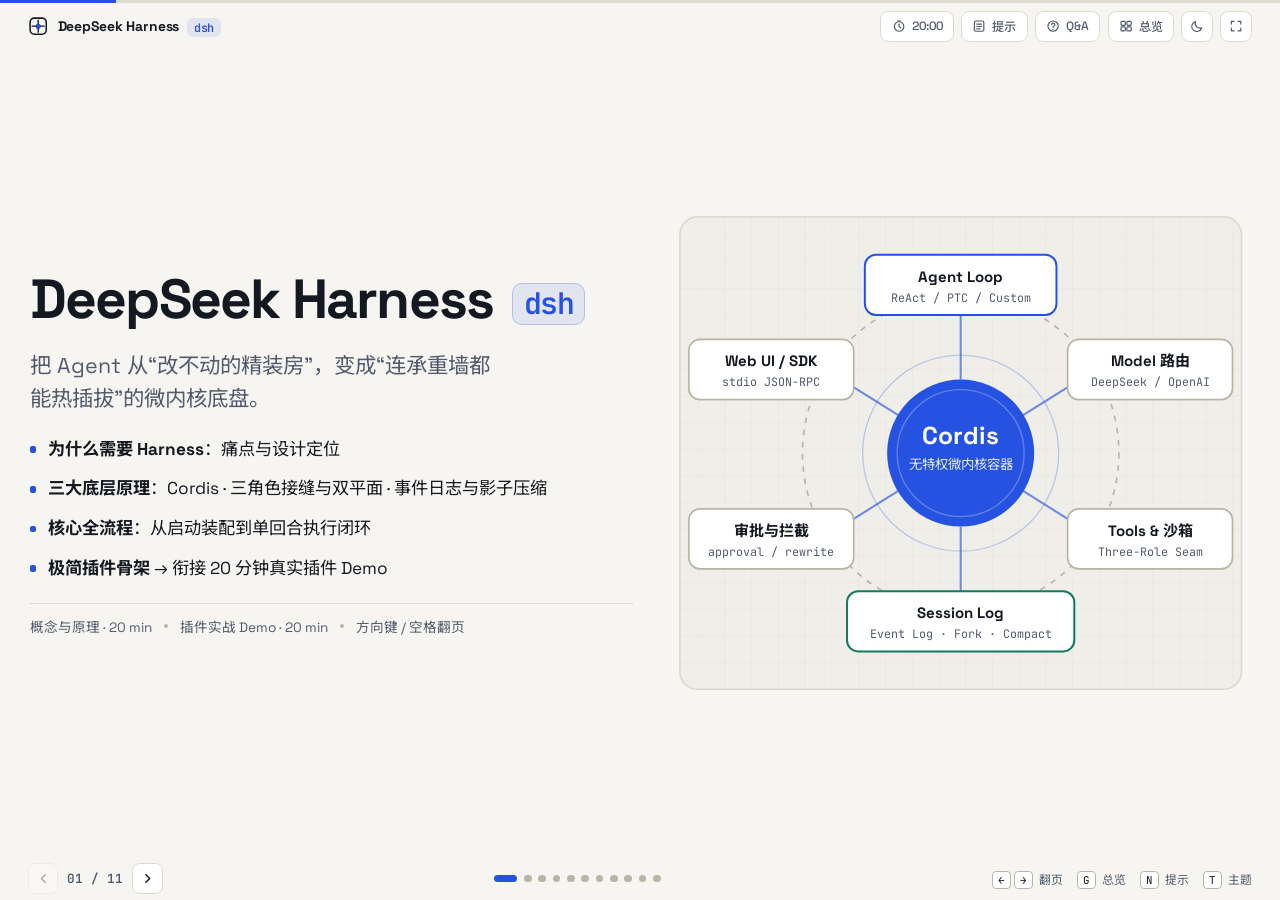
==== commit a2fea145: "fix: prevent bullet label flex-shrinking and format Slide 8 surfaceOp cleanly" ====
--- a/index.html
+++ b/index.html
@@ -9,7 +9,7 @@
   <link rel="preconnect" href="https://fonts.gstatic.com" crossorigin />
   <link href="https://fonts.googleapis.com/css2?family=JetBrains+Mono:wght@400;500;600&family=Noto+Sans+SC:wght@400;500;700;900&family=Space+Grotesk:wght@500;700&display=swap" rel="stylesheet" />
   <link rel="icon" type="image/svg+xml" href="data:image/svg+xml,%3Csvg xmlns='http://www.w3.org/2000/svg' viewBox='0 0 32 32'%3E%3Crect width='32' height='32' rx='8' fill='%232552E0'/%3E%3Cpath d='M9 11h14M9 16h10M9 21h14' stroke='%23fff' stroke-width='2.5' stroke-linecap='round'/%3E%3Ccircle cx='23' cy='16' r='2.5' fill='%23F59E0B'/%3E%3C/svg%3E" />
-  <link rel="stylesheet" href="styles.css?v=4" />
+  <link rel="stylesheet" href="styles.css?v=5" />
 </head>
 <body>
   <div class="progress-track" aria-hidden="true">
@@ -635,7 +635,7 @@
           <h2>原理三：Session Log 为唯一真相 + 影子压缩</h2>
         </div>
 
-        <div class="split-2 wide-left">
+        <div class="split-2 balanced-wide">
           <div class="interactive-panel">
             <div class="panel-toolbar">
               <span class="toolbar-label">切换视角：</span>
@@ -749,7 +749,10 @@
                 <span class="code-file">surfaceOp</span>
                 <span class="code-lang">JSON</span>
               </div>
-              <pre class="code-body"><code>{ <span class="tok-kw">"op"</span>: <span class="tok-str">"replace"</span>, <span class="tok-kw">"startSeq"</span>: <span class="tok-num">1</span>, <span class="tok-kw">"endSeq"</span>: <span class="tok-num">4</span>, <span class="tok-kw">"summary"</span>: <span class="tok-str">"..."</span> }</code></pre>
+              <pre class="code-body"><code>{
+  <span class="tok-kw">"op"</span>: <span class="tok-str">"replace"</span>, <span class="tok-kw">"startSeq"</span>: <span class="tok-num">1</span>, <span class="tok-kw">"endSeq"</span>: <span class="tok-num">4</span>,
+  <span class="tok-kw">"summary"</span>: <span class="tok-str">"折叠前 4 轮工具调用与结论..."</span>
+}</code></pre>
             </div>
           </div>
         </div>
--- a/styles.css
+++ b/styles.css
@@ -397,9 +397,8 @@
   gap: 0.92rem;
 }
 .bullet-list li {
-  display: flex;
-  align-items: flex-start;
-  gap: 0.78rem;
+  position: relative;
+  padding-left: 1.22rem;
   font-size: 1.14rem;
   line-height: 1.5;
   color: var(--ink);
@@ -418,12 +417,13 @@
   font-size: 1.04rem;
 }
 .bullet-dot {
+  position: absolute;
+  left: 0;
+  top: 0.56em;
   width: 0.45rem;
   height: 0.45rem;
   border-radius: 2px;
   background: var(--accent);
-  margin-top: 0.56em;
-  flex-shrink: 0;
 }
 
 .horizontal-bullets {
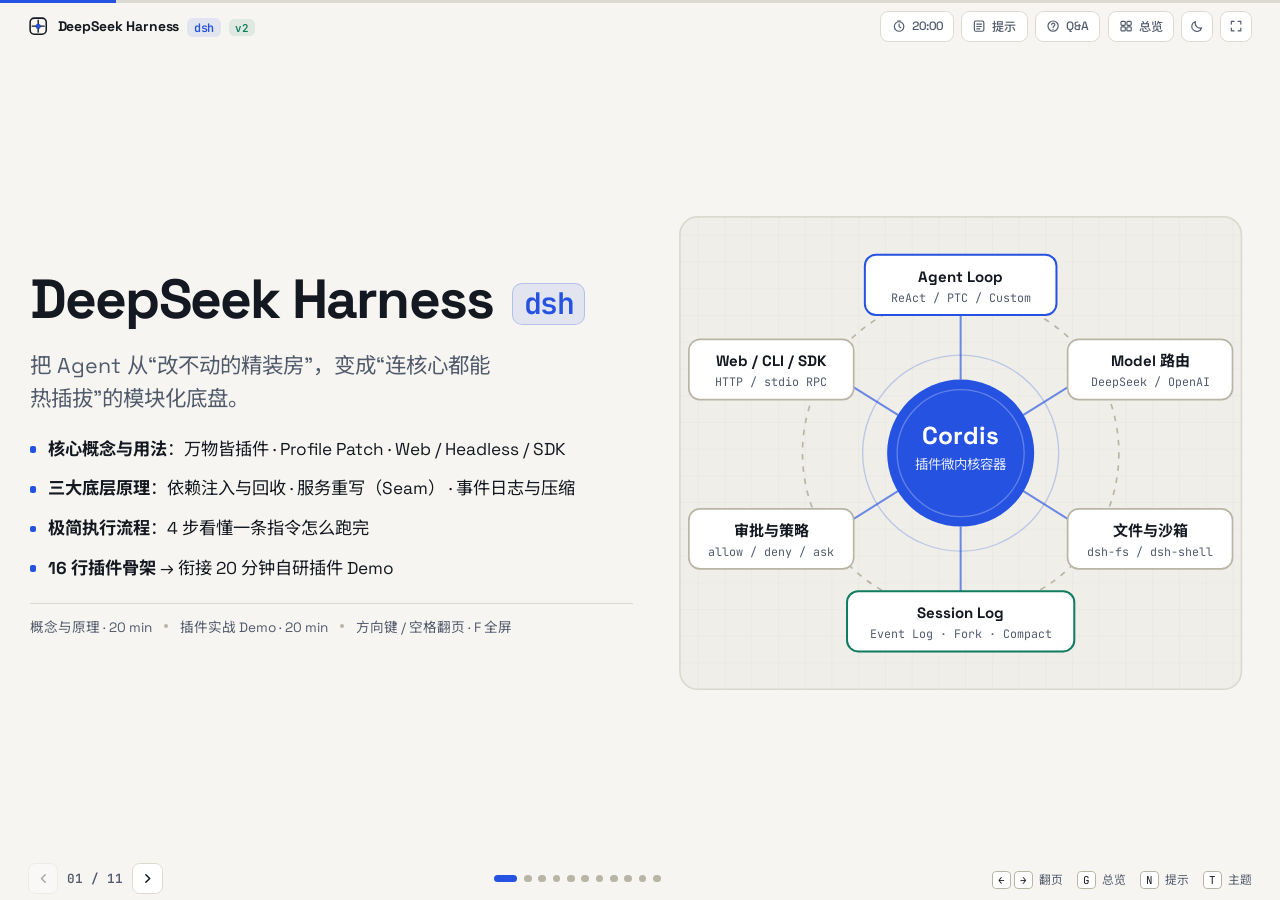
==== commit 720dfbe2: "feat: release simplified v2 deck with patch flow, 3 usage modes, DI+effect, dsh-fs override, and 4-s" ====
--- a/index.html
+++ b/index.html
@@ -3,13 +3,13 @@
 <head>
   <meta charset="UTF-8" />
   <meta name="viewport" content="width=device-width, initial-scale=1.0" />
-  <title>DeepSeek Harness (dsh) — 核心概念、原理与执行流程</title>
-  <meta name="description" content="面向程序员的 DeepSeek Harness (dsh) 20分钟概念与原理分享演示文稿" />
+  <title>DeepSeek Harness (dsh) v2 — 核心概念、原理与流程</title>
+  <meta name="description" content="面向程序员的 DeepSeek Harness (dsh) 20分钟简化版分享演示文稿 v2" />
   <link rel="preconnect" href="https://fonts.googleapis.com" />
   <link rel="preconnect" href="https://fonts.gstatic.com" crossorigin />
   <link href="https://fonts.googleapis.com/css2?family=JetBrains+Mono:wght@400;500;600&family=Noto+Sans+SC:wght@400;500;700;900&family=Space+Grotesk:wght@500;700&display=swap" rel="stylesheet" />
   <link rel="icon" type="image/svg+xml" href="data:image/svg+xml,%3Csvg xmlns='http://www.w3.org/2000/svg' viewBox='0 0 32 32'%3E%3Crect width='32' height='32' rx='8' fill='%232552E0'/%3E%3Cpath d='M9 11h14M9 16h10M9 21h14' stroke='%23fff' stroke-width='2.5' stroke-linecap='round'/%3E%3Ccircle cx='23' cy='16' r='2.5' fill='%23F59E0B'/%3E%3C/svg%3E" />
-  <link rel="stylesheet" href="styles.css?v=5" />
+  <link rel="stylesheet" href="styles.css?v=6" />
 </head>
 <body>
   <div class="progress-track" aria-hidden="true">
@@ -23,7 +23,7 @@
         <circle cx="12" cy="12" r="3" fill="var(--accent)" />
         <path d="M12 5v4M12 15v4M5 12h4M15 12h4" stroke="currentColor" stroke-width="1.6" stroke-linecap="round" />
       </svg>
-      <span class="brand-name">DeepSeek Harness <span class="mono-inline">dsh</span></span>
+      <span class="brand-name">DeepSeek Harness <span class="mono-inline">dsh</span> <span class="ver-tag">v2</span></span>
     </div>
 
     <div class="topbar-actions">
@@ -81,23 +81,23 @@
 
   <main class="deck-viewport" id="deckViewport" aria-live="polite">
     <!-- ==================== SLIDE 1: COVER ==================== -->
-    <section class="slide is-active" data-slide="1" data-title="封面：DeepSeek Harness (dsh)" data-time="00:00 · 1 min" data-note="开场破冰：今天共 40 分钟，前 20 分钟用工程视角把 dsh 的设计理念、三大底层原理和执行流程讲透；后 20 分钟直接切屏看我写的几个插件 Demo。">
+    <section class="slide is-active" data-slide="1" data-title="封面：DeepSeek Harness (dsh)" data-time="00:00 · 1 min" data-note="开场：今天共 40 分钟，前 20 分钟用说人话的方式讲透 dsh 的概念、用法、三大原理和核心流程；后 20 分钟直接切屏看我写的几个插件 Demo。">
       <div class="slide-inner cover-grid">
         <div class="cover-copy">
           <h1 class="display-title">DeepSeek Harness <span class="accent-code">dsh</span></h1>
-          <p class="cover-lead">把 Agent 从“改不动的精装房”，变成“连承重墙都能热插拔”的微内核底盘。</p>
+          <p class="cover-lead">把 Agent 从“改不动的精装房”，变成“连核心都能热插拔”的模块化底盘。</p>
           <ul class="bullet-list cover-agenda">
-            <li><span class="bullet-dot"></span><strong>为什么需要 Harness</strong>：痛点与设计定位</li>
-            <li><span class="bullet-dot"></span><strong>三大底层原理</strong>：Cordis · 三角色接缝与双平面 · 事件日志与影子压缩</li>
-            <li><span class="bullet-dot"></span><strong>核心全流程</strong>：从启动装配到单回合执行闭环</li>
-            <li><span class="bullet-dot"></span><strong>极简插件骨架</strong> → 衔接 20 分钟真实插件 Demo</li>
+            <li><span class="bullet-dot"></span><strong>核心概念与用法</strong>：万物皆插件 · Profile Patch · Web / Headless / SDK</li>
+            <li><span class="bullet-dot"></span><strong>三大底层原理</strong>：依赖注入与回收 · 服务重写（Seam） · 事件日志与压缩</li>
+            <li><span class="bullet-dot"></span><strong>极简执行流程</strong>：4 步看懂一条指令怎么跑完</li>
+            <li><span class="bullet-dot"></span><strong>16 行插件骨架</strong> → 衔接 20 分钟自研插件 Demo</li>
           </ul>
           <div class="cover-meta">
             <span>概念与原理 · 20 min</span>
             <span class="meta-sep"></span>
             <span>插件实战 Demo · 20 min</span>
             <span class="meta-sep"></span>
-            <span>方向键 / 空格翻页</span>
+            <span>方向键 / 空格翻页 · F 全屏</span>
           </div>
         </div>
 
@@ -111,11 +111,9 @@
             <rect x="8" y="8" width="504" height="424" rx="16" fill="var(--surface-alt)" stroke="var(--border)" stroke-width="1.5" />
             <rect x="8" y="8" width="504" height="424" rx="16" fill="url(#bpGrid)" />
 
-            <!-- Outer orbit ring -->
             <circle cx="260" cy="220" r="142" fill="none" stroke="var(--border-strong)" stroke-width="1.5" stroke-dasharray="5 6" />
             <circle cx="260" cy="220" r="88" fill="none" stroke="var(--accent-soft-border)" stroke-width="1.2" />
 
-            <!-- Connection spokes -->
             <g stroke="var(--accent)" stroke-width="1.8" opacity="0.65">
               <line x1="260" y1="154" x2="260" y2="96" />
               <line x1="316" y1="186" x2="380" y2="146" />
@@ -125,53 +123,45 @@
               <line x1="204" y1="186" x2="140" y2="146" />
             </g>
 
-            <!-- Center Cordis kernel -->
             <circle cx="260" cy="220" r="66" fill="var(--accent)" />
             <circle cx="260" cy="220" r="57" fill="none" stroke="rgba(255,255,255,0.28)" stroke-width="1.2" />
             <text x="260" y="212" text-anchor="middle" fill="#FFFFFF" font-family="Space Grotesk, sans-serif" font-size="22" font-weight="700">Cordis</text>
-            <text x="260" y="234" text-anchor="middle" fill="rgba(255,255,255,0.88)" font-family="Noto Sans SC, sans-serif" font-size="12">无特权微内核容器</text>
-
-            <!-- 6 Pluggable Nodes -->
-            <!-- Top: Agent Loop -->
+            <text x="260" y="234" text-anchor="middle" fill="rgba(255,255,255,0.88)" font-family="Noto Sans SC, sans-serif" font-size="12">插件微内核容器</text>
+
             <g transform="translate(174, 42)">
               <rect width="172" height="54" rx="10" fill="var(--surface)" stroke="var(--accent)" stroke-width="1.8" />
               <text x="86" y="24" text-anchor="middle" fill="var(--ink)" font-size="13.5" font-weight="700">Agent Loop</text>
               <text x="86" y="42" text-anchor="middle" fill="var(--ink-muted)" font-family="JetBrains Mono, monospace" font-size="10.5">ReAct / PTC / Custom</text>
             </g>
 
-            <!-- Top-Right: Model -->
             <g transform="translate(356, 118)">
               <rect width="148" height="54" rx="10" fill="var(--surface)" stroke="var(--border-strong)" stroke-width="1.5" />
               <text x="74" y="24" text-anchor="middle" fill="var(--ink)" font-size="13.5" font-weight="700">Model 路由</text>
               <text x="74" y="42" text-anchor="middle" fill="var(--ink-muted)" font-family="JetBrains Mono, monospace" font-size="10.5">DeepSeek / OpenAI</text>
             </g>
 
-            <!-- Bottom-Right: Tools & Sandbox -->
             <g transform="translate(356, 270)">
               <rect width="148" height="54" rx="10" fill="var(--surface)" stroke="var(--border-strong)" stroke-width="1.5" />
-              <text x="74" y="24" text-anchor="middle" fill="var(--ink)" font-size="13.5" font-weight="700">Tools &amp; 沙箱</text>
-              <text x="74" y="42" text-anchor="middle" fill="var(--ink-muted)" font-family="JetBrains Mono, monospace" font-size="10.5">Three-Role Seam</text>
+              <text x="74" y="24" text-anchor="middle" fill="var(--ink)" font-size="13.5" font-weight="700">文件与沙箱</text>
+              <text x="74" y="42" text-anchor="middle" fill="var(--ink-muted)" font-family="JetBrains Mono, monospace" font-size="10.5">dsh-fs / dsh-shell</text>
             </g>
 
-            <!-- Bottom: Session Log -->
             <g transform="translate(158, 344)">
               <rect width="204" height="54" rx="10" fill="var(--surface)" stroke="var(--emerald)" stroke-width="1.8" />
               <text x="102" y="24" text-anchor="middle" fill="var(--ink)" font-size="13.5" font-weight="700">Session Log</text>
               <text x="102" y="42" text-anchor="middle" fill="var(--ink-muted)" font-family="JetBrains Mono, monospace" font-size="10.5">Event Log · Fork · Compact</text>
             </g>
 
-            <!-- Bottom-Left: Approval & Hooks -->
             <g transform="translate(16, 270)">
               <rect width="148" height="54" rx="10" fill="var(--surface)" stroke="var(--border-strong)" stroke-width="1.5" />
-              <text x="74" y="24" text-anchor="middle" fill="var(--ink)" font-size="13.5" font-weight="700">审批与拦截</text>
-              <text x="74" y="42" text-anchor="middle" fill="var(--ink-muted)" font-family="JetBrains Mono, monospace" font-size="10.5">approval / rewrite</text>
+              <text x="74" y="24" text-anchor="middle" fill="var(--ink)" font-size="13.5" font-weight="700">审批与策略</text>
+              <text x="74" y="42" text-anchor="middle" fill="var(--ink-muted)" font-family="JetBrains Mono, monospace" font-size="10.5">allow / deny / ask</text>
             </g>
 
-            <!-- Top-Left: UI / RPC -->
             <g transform="translate(16, 118)">
               <rect width="148" height="54" rx="10" fill="var(--surface)" stroke="var(--border-strong)" stroke-width="1.5" />
-              <text x="74" y="24" text-anchor="middle" fill="var(--ink)" font-size="13.5" font-weight="700">Web UI / SDK</text>
-              <text x="74" y="42" text-anchor="middle" fill="var(--ink-muted)" font-family="JetBrains Mono, monospace" font-size="10.5">stdio JSON-RPC</text>
+              <text x="74" y="24" text-anchor="middle" fill="var(--ink)" font-size="13.5" font-weight="700">Web / CLI / SDK</text>
+              <text x="74" y="42" text-anchor="middle" fill="var(--ink-muted)" font-family="JetBrains Mono, monospace" font-size="10.5">HTTP / stdio RPC</text>
             </g>
           </svg>
         </div>
@@ -179,7 +169,7 @@
     </section>
 
     <!-- ==================== SLIDE 2: WHY HARNESS ==================== -->
-    <section class="slide" data-slide="2" data-title="为什么需要 Harness？" data-time="01:00 · 2 min" data-note="人话比喻：大模型是 V8 发动机，Harness 是底盘、刹车和方向盘。举 3 个公司真实痛点（换沙箱、结果脱敏、改循环）引出精装房 vs 模块化底盘。">
+    <section class="slide" data-slide="2" data-title="为什么需要 Harness？" data-time="01:00 · 2 min" data-note="人话比喻：大模型是 V8 发动机，Harness 是底盘、刹车和方向盘。举 3 个真实工程痛点，说明为什么传统“精装房”Agent 很难按公司需求改造。">
       <div class="slide-inner">
         <div class="slide-head">
           <h2>为什么需要 Harness？别再魔改“精装房”</h2>
@@ -188,7 +178,6 @@
         <div class="split-2">
           <div class="visual-panel">
             <svg class="diagram-svg" viewBox="0 0 540 380" role="img" aria-label="LLM 发动机与 Harness 底盘以及精装房痛点对比">
-              <!-- Top block: Engine vs Chassis -->
               <rect x="16" y="14" width="508" height="148" rx="14" fill="var(--surface-alt)" stroke="var(--border)" stroke-width="1.4" />
               <text x="36" y="42" fill="var(--ink-muted)" font-size="12" font-weight="700">一句话理解 HARNESS</text>
 
@@ -200,13 +189,11 @@
 
               <rect x="234" y="58" width="270" height="82" rx="10" fill="var(--accent-soft)" stroke="var(--accent)" stroke-width="1.8" />
               <text x="369" y="90" text-anchor="middle" fill="var(--accent)" font-size="16" font-weight="700">Harness 运行时底盘</text>
-              <text x="369" y="114" text-anchor="middle" fill="var(--ink)" font-size="12">文件 · 命令 · 记忆 · 审批刹车 · 倒车回放</text>
-
-              <!-- Bottom block: Hardcoded Monolith -->
+              <text x="369" y="114" text-anchor="middle" fill="var(--ink)" font-size="12">读写文件 · 跑命令 · 记日志 · 审批刹车</text>
+
               <rect x="16" y="184" width="508" height="182" rx="14" fill="var(--surface-alt)" stroke="var(--border)" stroke-width="1.4" />
-              <text x="36" y="212" fill="var(--warm)" font-size="12" font-weight="700">传统 Coding Agent 的“精装房”困境</text>
-
-              <!-- Hardcoded walls -->
+              <text x="36" y="212" fill="var(--warm)" font-size="12" font-weight="700">传统 Agent 的“精装房”困境</text>
+
               <rect x="36" y="228" width="292" height="118" rx="10" fill="var(--warm-soft)" stroke="var(--warm)" stroke-width="1.6" />
               <text x="182" y="254" text-anchor="middle" fill="var(--warm)" font-size="13.5" font-weight="700">写死的承重墙（Hardcoded Core）</text>
               <g font-family="JetBrains Mono, monospace" font-size="11.5" fill="var(--ink)">
@@ -215,12 +202,11 @@
                 <rect x="188" y="268" width="124" height="28" rx="6" fill="var(--surface)" stroke="var(--border)" />
                 <text x="250" y="286" text-anchor="middle">messages[]</text>
                 <rect x="52" y="304" width="122" height="28" rx="6" fill="var(--surface)" stroke="var(--border)" />
-                <text x="113" y="322" text-anchor="middle">Local Bash</text>
+                <text x="113" y="322" text-anchor="middle">本地文件/命令</text>
                 <rect x="188" y="304" width="124" height="28" rx="6" fill="var(--surface)" stroke="var(--border)" />
                 <text x="250" y="322" text-anchor="middle">审批 / UI</text>
               </g>
 
-              <!-- External USB -->
               <path d="M328 287 L366 287" stroke="var(--ink-muted)" stroke-width="1.6" stroke-dasharray="4 4" />
               <rect x="368" y="246" width="136" height="82" rx="10" fill="var(--surface)" stroke="var(--border-strong)" stroke-width="1.5" />
               <text x="436" y="280" text-anchor="middle" fill="var(--ink)" font-size="13" font-weight="700">唯一外挂口</text>
@@ -230,25 +216,13 @@
 
           <div class="content-col">
             <ul class="bullet-list large-bullets">
-              <li>
-                <span class="bullet-dot"></span>
-                <div><strong>发动机 vs 底盘</strong>：模型负责思考，Harness 负责把能力安全接进工程环境</div>
-              </li>
-              <li>
-                <span class="bullet-dot"></span>
-                <div><strong>痛点 1（换底座）</strong>：本地 Bash 切公司 Docker 沙箱，牵一发动全身</div>
-              </li>
-              <li>
-                <span class="bullet-dot"></span>
-                <div><strong>痛点 2（管边界）</strong>：工具输出含密钥需打码，多数 Hook 只能看不能改</div>
-              </li>
-              <li>
-                <span class="bullet-dot"></span>
-                <div><strong>痛点 3（改循环）</strong>：ReAct 换 PTC / Plan-Execute，只能 Fork 魔改源码</div>
-              </li>
+              <li><span class="bullet-dot"></span><strong>发动机 vs 底盘</strong>：模型负责想，Harness 负责安全干活</li>
+              <li><span class="bullet-dot"></span><strong>想换底座</strong>：本地读写 / Bash 切进公司沙箱，耦合太死</li>
+              <li><span class="bullet-dot"></span><strong>想改行为</strong>：结果脱敏、接入私有审批，现有钩子不够用</li>
+              <li><span class="bullet-dot"></span><strong>想换循环</strong>：ReAct 换自定义 Loop，只能 Fork 魔改源码</li>
             </ul>
             <div class="takeaway-strip">
-              <strong>dsh 的目标：</strong>不做改不动的精装房，做一套<strong>连承重墙都能热插拔</strong>的底盘。
+              <strong>dsh 的思路：</strong>不做改不动的精装房，做成<strong>连核心都能热插拔</strong>的底盘。
             </div>
           </div>
         </div>
@@ -256,7 +230,7 @@
     </section>
 
     <!-- ==================== SLIDE 3: EVERYTHING IS A PLUGIN ==================== -->
-    <section class="slide" data-slide="3" data-title="核心世界观：万物皆插件" data-time="03:00 · 3 min" data-note="破除“不就是插件系统吗”的轻视：重点强调 No Privileged Core（无特权核心）和 Creator Mode（车在高速上跑着自己焊仪表盘）。">
+    <section class="slide" data-slide="3" data-title="核心理念：万物皆插件" data-time="03:00 · 2 min" data-note="用一张对比表讲透 dsh 的“无特权核心”：官方内置模块和我们自己写的插件完全平权，甚至可以在对话里用 Creator Mode 动态给自己写插件并热加载。">
       <div class="slide-inner">
         <div class="slide-head">
           <h2>核心理念：什么是真正的“万物皆插件”？</h2>
@@ -276,22 +250,22 @@
                 <tr>
                   <td>架构隐喻</td>
                   <td>主板焊死，仅留 USB 外设口</td>
-                  <td class="col-dsh">微内核 OS，全组件平权热插拔</td>
+                  <td class="col-dsh">乐高底板 / 微内核，全模块平权</td>
                 </tr>
                 <tr>
-                  <td>可替换范围</td>
-                  <td>Tools、MCP、只读事件钩子</td>
-                  <td class="col-dsh">模型、工具、沙箱、审批、UI、<strong>Agent Loop</strong></td>
+                  <td>可换范围</td>
+                  <td>Tools、MCP、少量事件钩子</td>
+                  <td class="col-dsh">模型、文件、沙箱、审批、UI、<strong>Agent Loop</strong></td>
                 </tr>
                 <tr>
                   <td>核心特权</td>
                   <td>庞大且硬编码的 Core</td>
-                  <td class="col-dsh"><strong>No Privileged Core</strong>（仅薄 Cordis 容器）</td>
+                  <td class="col-dsh"><strong>无特权核心</strong>（底层只有薄 Cordis 容器）</td>
                 </tr>
                 <tr>
-                  <td>二次开发</td>
-                  <td>Fork 仓库魔改，升级难合并</td>
-                  <td class="col-dsh">Profile / Bundle 组合配置，零入侵</td>
+                  <td>定制方式</td>
+                  <td>Fork 仓库魔改，难跟上游升级</td>
+                  <td class="col-dsh">写一份 <code>cordis.patch.yml</code> 覆盖或插入</td>
                 </tr>
               </tbody>
             </table>
@@ -299,337 +273,442 @@
 
           <div class="content-col">
             <ul class="bullet-list large-bullets">
-              <li>
-                <span class="bullet-dot"></span>
-                <div><strong>无特权核心</strong>：官方内置能力与你写的插件地位完全平等</div>
-              </li>
-              <li>
-                <span class="bullet-dot"></span>
-                <div><strong>一套底座多形态</strong>：同一二进制，按配置变成 Web 工作台或无头 SDK</div>
-              </li>
-              <li>
-                <span class="bullet-dot"></span>
-                <div><strong>Creator Mode 自扩展</strong>：对话里现场写插件、打包并热加载，无需重启</div>
-              </li>
+              <li><span class="bullet-dot"></span><strong>平权设计</strong>：内置能力与自研插件地位完全一致</li>
+              <li><span class="bullet-dot"></span><strong>按需拼装</strong>：用配置把底座变成 Web、CLI 或 SDK</li>
+              <li><span class="bullet-dot"></span><strong>Creator Mode</strong>：对话里直接写插件并热加载，不用重启</li>
             </ul>
-
             <div class="takeaway-strip">
-              <strong>灵魂拷问：</strong>随便热插拔怎么不漏内存？换底座怎么不改工具？长对话怎么不打穿缓存？→ 下面看 <strong>3 大底层原理</strong>。
+              接下来先看<strong>怎么配（Profile Patch）</strong>、<strong>怎么用（3 种方式）</strong>，再拆<strong>3 个底层原理</strong>。
             </div>
           </div>
         </div>
       </div>
     </section>
 
-    <!-- ==================== SLIDE 4: PROFILES & BUNDLES ==================== -->
-    <section class="slide" data-slide="4" data-title="Profile 与 Bundle 拼装" data-time="06:00 · 1.5 min" data-note="点击右侧三个按钮演示不同 Profile 怎么用同一套 dsh 拼出 Web 工作台、无头 SDK 和团队定制版。顺手展示 CLI 启动命令。">
+    <!-- ==================== SLIDE 4: PROFILE & PATCH ==================== -->
+    <section class="slide" data-slide="4" data-title="Profile 与 cordis.patch.yml 拼装过程" data-time="05:00 · 2.5 min" data-note="讲清 dsh 最核心的配置机制：不要手改 cordis.yml，而是通过 cordis.patch.yml 按 id 覆盖 config 或用 insert 挂载新插件。顺便提醒坑点：patch 对 config 是整块替换，不是 deep merge，调完用 --dump-config 看最终树！">
       <div class="slide-inner">
         <div class="slide-head">
-          <h2>Profile &amp; Bundle：一套底座，按清单拼装形态</h2>
+          <h2>Profile 与 Patch：插件树是怎么一层层“补丁”出来的？</h2>
         </div>
 
         <div class="split-2">
           <div class="code-stack">
             <div class="code-window">
               <div class="code-header">
-                <span class="code-file">profile.yml</span>
-                <span class="code-lang">YAML</span>
+                <span class="code-file">~/.dsh/profiles/web/cordis.patch.yml</span>
+                <span class="code-lang">PATCH YAML</span>
               </div>
-              <pre class="code-body"><code><span class="tok-cm"># 按顺序叠加 bundles，决定当前实例的能力边界</span>
-<span class="tok-kw">profile</span>: <span class="tok-str" id="yamlProfileName">web</span>
-<span class="tok-kw">bundles</span>:
-  - <span class="tok-str">@deepseek-ai/dsh-base</span>           <span class="tok-cm"># Session / Model / Approval</span>
-  - <span class="tok-str" id="yamlLoopPkg">@deepseek-ai/dsh-agent-loop    </span> <span class="tok-cm" id="yamlLoopCm"># 标准多轮执行循环</span>
-  - <span class="tok-str" id="yamlSandboxPkg">@deepseek-ai/dsh-sandbox-local </span> <span class="tok-cm" id="yamlSandboxCm"># 本机 Shell / 文件实现</span>
-  - <span class="tok-str" id="yamlExtraPkg">@deepseek-ai/dsh-web-ui        </span> <span class="tok-cm" id="yamlExtraCm"># Web 工作台 + Creator</span></code></pre>
+              <pre class="code-body code-snug"><code><span class="tok-cm"># 1. 按 id 覆盖已有插件配置（注意：整块替换 config）</span>
+- <span class="tok-kw">id</span>: <span class="tok-str">system-prompt</span>
+  <span class="tok-kw">config</span>:
+    <span class="tok-kw">personaPrefix</span>: <span class="tok-str">"你是团队研发助手，改代码前先跑单测。"</span>
+
+<span class="tok-cm"># 2. 替换某个内置能力（例如把本地 fs 换掉）</span>
+- <span class="tok-kw">id</span>: <span class="tok-str">fs-provider</span>
+  <span class="tok-kw">name</span>: <span class="tok-str">'@my-org/dsh-fs-sandbox'</span>
+
+<span class="tok-cm"># 3. insert：往插件树里挂载新插件</span>
+- <span class="tok-kw">insert</span>:
+    - <span class="tok-kw">id</span>: <span class="tok-str">my-metrics</span>
+      <span class="tok-kw">name</span>: <span class="tok-str">'@my-org/dsh-metrics-plugin'</span>
+      <span class="tok-kw">config</span>: { <span class="tok-kw">level</span>: <span class="tok-str">info</span> }</code></pre>
             </div>
 
             <div class="code-window compact">
               <div class="code-header">
-                <span class="code-file">Terminal</span>
+                <span class="code-file">调试最终合并结果</span>
+                <span class="code-lang">CLI</span>
+              </div>
+              <pre class="code-body"><code><span class="tok-fn">dsh</span> --profile web --dump-config   <span class="tok-cm"># 一键打印合并后的完整配置树</span></code></pre>
+            </div>
+          </div>
+
+          <div class="content-col">
+            <svg class="diagram-svg patch-svg" viewBox="0 0 540 282" role="img" aria-label="Profile Patch 层层叠加生效流程图">
+              <rect x="6" y="6" width="528" height="270" rx="14" fill="var(--surface-alt)" stroke="var(--border)" stroke-width="1.3" />
+              <text x="24" y="32" fill="var(--ink-muted)" font-size="12" font-weight="700">PATCH 叠加顺序（后层覆盖前层）</text>
+
+              <!-- Layer 1 -->
+              <rect x="24" y="46" width="234" height="44" rx="8" fill="var(--surface)" stroke="var(--border-strong)" stroke-width="1.4" />
+              <text x="38" y="66" fill="var(--ink)" font-size="12.5" font-weight="700">1. Profile 默认 Bundles</text>
+              <text x="38" y="82" fill="var(--ink-muted)" font-family="JetBrains Mono, monospace" font-size="10.5">dsh-base + loop + web/headless</text>
+
+              <!-- Layer 2 -->
+              <rect x="24" y="102" width="234" height="44" rx="8" fill="var(--accent-soft)" stroke="var(--accent)" stroke-width="1.7" />
+              <text x="38" y="122" fill="var(--accent)" font-size="12.5" font-weight="700">2. Profile Patch（最常用）</text>
+              <text x="38" y="138" fill="var(--ink-muted)" font-family="JetBrains Mono, monospace" font-size="10.5">profiles/&lt;name&gt;/cordis.patch.yml</text>
+
+              <!-- Layer 3 -->
+              <rect x="24" y="158" width="234" height="44" rx="8" fill="var(--surface)" stroke="var(--border-strong)" stroke-width="1.4" />
+              <text x="38" y="178" fill="var(--ink)" font-size="12.5" font-weight="700">3. 全局 Home Patch</text>
+              <text x="38" y="194" fill="var(--ink-muted)" font-family="JetBrains Mono, monospace" font-size="10.5">~/.dsh/cordis.patch.yml</text>
+
+              <!-- Layer 4 -->
+              <rect x="24" y="214" width="234" height="44" rx="8" fill="var(--warm-soft)" stroke="var(--warm)" stroke-width="1.4" />
+              <text x="38" y="234" fill="var(--warm)" font-size="12.5" font-weight="700">4. CLI 临时覆盖</text>
+              <text x="38" y="250" fill="var(--ink-muted)" font-family="JetBrains Mono, monospace" font-size="10.5">dsh --patch override.yml</text>
+
+              <!-- Merge lines to Final Tree -->
+              <path d="M258 68 C 296 68, 290 152, 326 152" fill="none" stroke="var(--border-strong)" stroke-width="1.6" />
+              <path d="M258 124 C 292 124, 294 152, 326 152" fill="none" stroke="var(--accent)" stroke-width="2" />
+              <path d="M258 180 C 292 180, 294 152, 326 152" fill="none" stroke="var(--border-strong)" stroke-width="1.6" />
+              <path d="M258 236 C 296 236, 290 152, 326 152" fill="none" stroke="var(--warm)" stroke-width="1.6" />
+              <polygon points="324,147 334,152 324,157" fill="var(--accent)" />
+
+              <!-- Final Tree box -->
+              <rect x="336" y="72" width="180" height="160" rx="12" fill="var(--surface)" stroke="var(--emerald)" stroke-width="1.8" />
+              <text x="426" y="100" text-anchor="middle" fill="var(--emerald)" font-size="13" font-weight="700">最终生效插件树</text>
+              <g font-family="JetBrains Mono, monospace" font-size="10.8" fill="var(--ink)">
+                <rect x="352" y="114" width="148" height="24" rx="5" fill="var(--surface-alt)" />
+                <text x="426" y="130" text-anchor="middle">system-prompt (新)</text>
+                <rect x="352" y="146" width="148" height="24" rx="5" fill="var(--emerald-soft)" />
+                <text x="426" y="162" text-anchor="middle" fill="var(--emerald)">fs-sandbox (替换)</text>
+                <rect x="352" y="178" width="148" height="24" rx="5" fill="var(--accent-soft)" />
+                <text x="426" y="194" text-anchor="middle" fill="var(--accent)">my-metrics (插入)</text>
+              </g>
+              <text x="426" y="220" text-anchor="middle" fill="var(--ink-muted)" font-size="10.5">交给 Cordis 启动挂载</text>
+            </svg>
+
+            <ul class="bullet-list compact-bullets">
+              <li><span class="bullet-dot"></span><strong>不改源码</strong>：所有定制都写在 <code>cordis.patch.yml</code></li>
+              <li><span class="bullet-dot"></span><strong>按 <code>id</code> 定位</strong>：支持改配置、换实现、<code>insert</code> 挂新插件</li>
+              <li><span class="bullet-dot"></span><strong>避坑提示</strong>：<code>config</code> 是整块替换（非深度合并），随时用 <code>--dump-config</code> 核对</li>
+            </ul>
+          </div>
+        </div>
+      </div>
+    </section>
+
+    <!-- ==================== SLIDE 5: 3 MODES (WEB / HEADLESS / SDK) ==================== -->
+    <section class="slide" data-slide="5" data-title="三种使用方式：Web · Headless · SDK" data-time="07:30 · 2.5 min" data-note="点上方三个标签切换演示 Web、Headless 和 SDK 三种真实用法：日常开发用 Web 工作台，CI/脚本自动化用 Headless 一次性执行，把 Agent 嵌进自己业务系统就用 SDK 走 JSON-RPC。">
+      <div class="slide-inner">
+        <div class="slide-head head-with-controls">
+          <h2>三种使用方式：Web · Headless · SDK</h2>
+          <div class="seg-control" role="tablist" aria-label="切换使用方式">
+            <button type="button" class="seg-btn is-active" data-mode="web" role="tab" aria-selected="true">1. Web 工作台</button>
+            <button type="button" class="seg-btn" data-mode="headless" role="tab" aria-selected="false">2. Headless 无头命令行</button>
+            <button type="button" class="seg-btn" data-mode="sdk" role="tab" aria-selected="false">3. SDK 编程接入</button>
+          </div>
+        </div>
+
+        <div class="split-2 balanced-wide">
+          <!-- Left: Bespoke Architecture Diagram per Mode -->
+          <div class="visual-panel">
+            <!-- Mode 1: Web -->
+            <svg class="diagram-svg mode-svg" id="modeSvgWeb" viewBox="0 0 580 330" role="img" aria-label="Web 工作台使用方式架构图">
+              <rect x="8" y="8" width="564" height="314" rx="14" fill="var(--surface-alt)" stroke="var(--border)" stroke-width="1.3" />
+              <text x="28" y="38" fill="var(--accent)" font-size="13" font-weight="700">方式一：Web 工作台（日常交互开发 · 开箱即用）</text>
+
+              <!-- Browser mockup -->
+              <rect x="28" y="64" width="218" height="218" rx="12" fill="var(--surface)" stroke="var(--accent)" stroke-width="1.8" />
+              <rect x="28" y="64" width="218" height="32" rx="12" fill="var(--accent-soft)" />
+              <circle cx="46" cy="80" r="4" fill="var(--warm)" />
+              <circle cx="60" cy="80" r="4" fill="#eab308" />
+              <circle cx="74" cy="80" r="4" fill="var(--emerald)" />
+              <text x="148" y="84" text-anchor="middle" fill="var(--ink-muted)" font-family="JetBrains Mono, monospace" font-size="10.5">127.0.0.1:3080</text>
+              <rect x="44" y="110" width="84" height="154" rx="7" fill="var(--surface-alt)" stroke="var(--border)" />
+              <text x="86" y="138" text-anchor="middle" fill="var(--ink)" font-size="11.5" font-weight="700">对话 &amp; 审批</text>
+              <text x="86" y="160" text-anchor="middle" fill="var(--ink-muted)" font-size="10.5">流式思考</text>
+              <text x="86" y="180" text-anchor="middle" fill="var(--ink-muted)" font-size="10.5">一键 Fork</text>
+              <text x="86" y="200" text-anchor="middle" fill="var(--accent)" font-size="10.5" font-weight="600">Creator 写插件</text>
+              <rect x="138" y="110" width="92" height="154" rx="7" fill="var(--surface-alt)" stroke="var(--border)" />
+              <text x="184" y="138" text-anchor="middle" fill="var(--ink)" font-size="11.5" font-weight="700">文件 &amp; 插件</text>
+              <text x="184" y="160" text-anchor="middle" fill="var(--ink-muted)" font-size="10.5">工作区浏览</text>
+              <text x="184" y="180" text-anchor="middle" fill="var(--ink-muted)" font-size="10.5">终端输出</text>
+              <text x="184" y="200" text-anchor="middle" fill="var(--emerald)" font-size="10.5" font-weight="600">插件开关热载</text>
+
+              <!-- Arrow -->
+              <line x1="246" y1="173" x2="328" y2="173" stroke="var(--accent)" stroke-width="2" />
+              <polygon points="326,168 336,173 326,178" fill="var(--accent)" />
+              <polygon points="256,168 246,173 256,178" fill="var(--accent)" />
+              <text x="291" y="158" text-anchor="middle" fill="var(--ink-muted)" font-family="JetBrains Mono, monospace" font-size="10.5">HTTP / WS</text>
+
+              <!-- dsh runtime -->
+              <rect x="338" y="88" width="212" height="170" rx="12" fill="var(--surface)" stroke="var(--border-strong)" stroke-width="1.6" />
+              <text x="444" y="118" text-anchor="middle" fill="var(--ink)" font-size="14" font-weight="700">dsh Runtime</text>
+              <text x="444" y="138" text-anchor="middle" fill="var(--accent)" font-family="JetBrains Mono, monospace" font-size="11">profile: web</text>
+              <rect x="358" y="154" width="172" height="36" rx="7" fill="var(--accent-soft)" />
+              <text x="444" y="177" text-anchor="middle" fill="var(--accent)" font-size="11.5" font-weight="600">dsh-web-ui 插件</text>
+              <rect x="358" y="202" width="172" height="36" rx="7" fill="var(--surface-alt)" stroke="var(--border)" />
+              <text x="444" y="225" text-anchor="middle" fill="var(--ink)" font-size="11.5">Loop · Tools · Session Log</text>
+
+              <text x="290" y="306" text-anchor="middle" fill="var(--ink-muted)" font-size="12">最适合：个人日常写代码、调试插件、可视化查看上下文与审批</text>
+            </svg>
+
+            <!-- Mode 2: Headless -->
+            <svg class="diagram-svg mode-svg is-hidden" id="modeSvgHeadless" viewBox="0 0 580 330" role="img" aria-label="Headless 无头命令行使用方式架构图">
+              <rect x="8" y="8" width="564" height="314" rx="14" fill="var(--surface-alt)" stroke="var(--border)" stroke-width="1.3" />
+              <text x="28" y="38" fill="var(--emerald)" font-size="13" font-weight="700">方式二：Headless 无头模式（CI / 批处理 · 跑完即退）</text>
+
+              <!-- Left: CI / Cron / Terminal -->
+              <rect x="28" y="90" width="150" height="156" rx="12" fill="var(--surface)" stroke="var(--emerald)" stroke-width="1.8" />
+              <text x="103" y="122" text-anchor="middle" fill="var(--ink)" font-size="13.5" font-weight="700">CI / 定时脚本</text>
+              <text x="103" y="148" text-anchor="middle" fill="var(--ink-muted)" font-size="11.5">GitHub Actions</text>
+              <text x="103" y="170" text-anchor="middle" fill="var(--ink-muted)" font-size="11.5">Cron / Shell</text>
+              <rect x="44" y="190" width="118" height="36" rx="7" fill="var(--emerald-soft)" />
+              <text x="103" y="213" text-anchor="middle" fill="var(--emerald)" font-family="JetBrains Mono, monospace" font-size="10.8">传入任务 Prompt</text>
+
+              <!-- Arrow 1 -->
+              <line x1="178" y1="168" x2="218" y2="168" stroke="var(--emerald)" stroke-width="2" />
+              <polygon points="216,163 226,168 216,173" fill="var(--emerald)" />
+
+              <!-- Middle: Headless dsh -->
+              <rect x="228" y="76" width="174" height="184" rx="12" fill="var(--surface)" stroke="var(--border-strong)" stroke-width="1.6" />
+              <text x="315" y="106" text-anchor="middle" fill="var(--ink)" font-size="14" font-weight="700">dsh 一次性进程</text>
+              <text x="315" y="126" text-anchor="middle" fill="var(--emerald)" font-family="JetBrains Mono, monospace" font-size="11">profile: headless</text>
+              <rect x="244" y="142" width="142" height="30" rx="6" fill="var(--surface-alt)" />
+              <text x="315" y="162" text-anchor="middle" fill="var(--ink)" font-size="11">无浏览器 · 不占端口</text>
+              <rect x="244" y="180" width="142" height="30" rx="6" fill="var(--surface-alt)" />
+              <text x="315" y="200" text-anchor="middle" fill="var(--ink)" font-size="11">自动执行直到完成</text>
+              <rect x="244" y="218" width="142" height="30" rx="6" fill="var(--emerald-soft)" />
+              <text x="315" y="238" text-anchor="middle" fill="var(--emerald)" font-size="11" font-weight="600">落盘 Session Log</text>
+
+              <!-- Arrow 2 -->
+              <line x1="402" y1="168" x2="438" y2="168" stroke="var(--emerald)" stroke-width="2" />
+              <polygon points="436,163 446,168 436,173" fill="var(--emerald)" />
+
+              <!-- Right: Output -->
+              <rect x="448" y="100" width="104" height="136" rx="12" fill="var(--surface)" stroke="var(--border-strong)" stroke-width="1.5" />
+              <text x="500" y="132" text-anchor="middle" fill="var(--ink)" font-size="13" font-weight="700">标准输出</text>
+              <text x="500" y="160" text-anchor="middle" fill="var(--ink-muted)" font-family="JetBrains Mono, monospace" font-size="11">stdout 结果</text>
+              <rect x="462" y="182" width="76" height="32" rx="6" fill="var(--emerald-soft)" />
+              <text x="500" y="202" text-anchor="middle" fill="var(--emerald)" font-family="JetBrains Mono, monospace" font-size="11" font-weight="600">exit 0/1</text>
+
+              <text x="290" y="306" text-anchor="middle" fill="var(--ink-muted)" font-size="12">最适合：PR 自动审查、批量修单测、流水线定时重构</text>
+            </svg>
+
+            <!-- Mode 3: SDK -->
+            <svg class="diagram-svg mode-svg is-hidden" id="modeSvgSdk" viewBox="0 0 580 330" role="img" aria-label="SDK 编程接入使用方式架构图">
+              <rect x="8" y="8" width="564" height="314" rx="14" fill="var(--surface-alt)" stroke="var(--border)" stroke-width="1.3" />
+              <text x="28" y="38" fill="var(--warm)" font-size="13" font-weight="700">方式三：SDK 编程接入（把 dsh 嵌进你的业务系统）</text>
+
+              <!-- Left: Host App -->
+              <rect x="28" y="78" width="178" height="182" rx="12" fill="var(--surface)" stroke="var(--warm)" stroke-width="1.8" />
+              <text x="117" y="108" text-anchor="middle" fill="var(--ink)" font-size="13.5" font-weight="700">你的业务应用</text>
+              <text x="117" y="128" text-anchor="middle" fill="var(--ink-muted)" font-size="11">Python / TS / Rust / IDE</text>
+              <rect x="44" y="148" width="146" height="40" rx="7" fill="var(--warm-soft)" />
+              <text x="117" y="173" text-anchor="middle" fill="var(--warm)" font-family="JetBrains Mono, monospace" font-size="11.5" font-weight="600">DSHClient SDK</text>
+              <text x="117" y="214" text-anchor="middle" fill="var(--ink-muted)" font-size="11">创建/恢复 Session</text>
+              <text x="117" y="236" text-anchor="middle" fill="var(--ink-muted)" font-size="11">实时消费流式事件</text>
+
+              <!-- Middle: stdio JSON-RPC -->
+              <line x1="206" y1="169" x2="344" y2="169" stroke="var(--warm)" stroke-width="2" stroke-dasharray="5 4" />
+              <polygon points="342,164 352,169 342,174" fill="var(--warm)" />
+              <polygon points="216,164 206,169 216,174" fill="var(--warm)" />
+              <rect x="220" y="142" width="118" height="54" rx="9" fill="var(--surface)" stroke="var(--warm)" stroke-width="1.5" />
+              <text x="279" y="165" text-anchor="middle" fill="var(--warm)" font-family="JetBrains Mono, monospace" font-size="11" font-weight="700">JSON-RPC</text>
+              <text x="279" y="183" text-anchor="middle" fill="var(--ink-muted)" font-size="10.5">独立子进程通信</text>
+
+              <!-- Right: dsh SDK process -->
+              <rect x="354" y="78" width="196" height="182" rx="12" fill="var(--surface)" stroke="var(--border-strong)" stroke-width="1.6" />
+              <text x="452" y="108" text-anchor="middle" fill="var(--ink)" font-size="13.5" font-weight="700">dsh 托管子进程</text>
+              <text x="452" y="128" text-anchor="middle" fill="var(--accent)" font-family="JetBrains Mono, monospace" font-size="11">profile: sdk</text>
+              <rect x="372" y="148" width="160" height="38" rx="7" fill="var(--accent-soft)" />
+              <text x="452" y="172" text-anchor="middle" fill="var(--accent)" font-size="11.5" font-weight="600">多 Session 并发管理</text>
+              <rect x="372" y="198" width="160" height="38" rx="7" fill="var(--surface-alt)" stroke="var(--border)" />
+              <text x="452" y="222" text-anchor="middle" fill="var(--ink)" font-size="11.5">独立隔离，不拖垮宿主</text>
+
+              <text x="290" y="306" text-anchor="middle" fill="var(--ink-muted)" font-size="12">最适合：做企业内部 Agent 平台、定制 IDE 插件、多 Agent 编排</text>
+            </svg>
+          </div>
+
+          <!-- Right: Usage Code + Concise Bullets -->
+          <div class="content-col">
+            <div class="code-window" id="modeCodeWeb">
+              <div class="code-header">
+                <span class="code-file">启动 Web 工作台</span>
                 <span class="code-lang">SHELL</span>
               </div>
-              <pre class="code-body"><code><span class="tok-fn">npx</span> @deepseek-ai/dsh web       <span class="tok-cm"># 启动本地工作台 (:3080)</span>
-<span class="tok-fn">dsh</span> plugin add &lt;plugin-name&gt;  <span class="tok-cm"># 安装标准 dsh.bundle 插件</span></code></pre>
-            </div>
-          </div>
-
-          <div class="interactive-panel">
-            <div class="seg-control" role="tablist" aria-label="切换 Profile 形态">
-              <button type="button" class="seg-btn is-active" data-profile="web" role="tab" aria-selected="true">web（工作台）</button>
-              <button type="button" class="seg-btn" data-profile="headless" role="tab" aria-selected="false">headless / sdk</button>
-              <button type="button" class="seg-btn" data-profile="team" role="tab" aria-selected="false">团队定制版</button>
-            </div>
-
-            <div class="bundle-stack" id="bundleStack">
-              <div class="bundle-layer is-top" data-layer="top">
-                <span class="layer-name" id="layerTopName">Web UI + Creator Mode</span>
-                <span class="layer-tag mono-inline" id="layerTopPkg">dsh-web-ui</span>
+              <pre class="code-body"><code><span class="tok-cm"># 一条命令启动本地 Web UI (默认 :3080)</span>
+<span class="tok-fn">npx</span> @deepseek-ai/dsh web
+
+<span class="tok-cm"># 安装社区或团队自研插件</span>
+<span class="tok-fn">dsh</span> plugin add &lt;plugin-name&gt;</code></pre>
+            </div>
+
+            <div class="code-window is-hidden" id="modeCodeHeadless">
+              <div class="code-header">
+                <span class="code-file">Headless 命令行 / CI 跑批</span>
+                <span class="code-lang">SHELL</span>
               </div>
-              <div class="bundle-layer" data-layer="mid">
-                <span class="layer-name" id="layerMidName">本地文件系统 &amp; Shell Provider</span>
-                <span class="layer-tag mono-inline" id="layerMidPkg">dsh-sandbox-local</span>
+              <pre class="code-body"><code><span class="tok-cm"># 不起浏览器，执行完打印结果并按状态码退出</span>
+<span class="tok-kw">export</span> DEEPSEEK_API_KEY=<span class="tok-str">"sk-..."</span>
+<span class="tok-fn">dsh</span> --profile headless <span class="tok-str">"修复当前仓库失败的单测"</span></code></pre>
+            </div>
+
+            <div class="code-window is-hidden" id="modeCodeSdk">
+              <div class="code-header">
+                <span class="code-file">Python SDK 接入示例</span>
+                <span class="code-lang">PYTHON</span>
               </div>
-              <div class="bundle-layer" data-layer="loop">
-                <span class="layer-name" id="layerLoopName">标准多轮 Agent Loop</span>
-                <span class="layer-tag mono-inline" id="layerLoopPkg">dsh-agent-loop</span>
-              </div>
-              <div class="bundle-layer is-base">
-                <span class="layer-name">基础层：Session Log · Model 路由 · 审批栈</span>
-                <span class="layer-tag mono-inline">dsh-base</span>
-              </div>
-              <div class="bundle-layer is-kernel">
-                <span class="layer-name">Cordis 微内核运行时</span>
-                <span class="layer-tag mono-inline">@deepseek-ai/cordis</span>
-              </div>
-            </div>
-
-            <ul class="bullet-list compact-bullets">
-              <li><span class="bullet-dot"></span><strong>Bundle</strong> 是带配置补丁、工具与 UI 的可复用插件层</li>
-              <li><span class="bullet-dot"></span><strong>Profile</strong> 通过组合 Bundle，零改代码适配桌面、CI、SDK 场景</li>
+              <pre class="code-body"><code><span class="tok-kw">from</span> dsh <span class="tok-kw">import</span> DSHClient
+
+client = <span class="tok-fn">DSHClient</span>(<span class="tok-str">"http://127.0.0.1:3080"</span>)  <span class="tok-cm"># 或托管 stdio 子进程</span>
+session = client.<span class="tok-fn">create_session</span>()
+<span class="tok-kw">for</span> event <span class="tok-kw">in</span> session.<span class="tok-fn">send</span>(<span class="tok-str">"总结这个仓库的核心模块"</span>):
+    <span class="tok-fn">print</span>(event)</code></pre>
+            </div>
+
+            <ul class="bullet-list large-bullets" id="modeBullets">
+              <li><span class="bullet-dot"></span><strong>Web 模式</strong>：浏览器可视化交互，适合日常编码与插件调试</li>
+              <li><span class="bullet-dot"></span><strong>Headless 模式</strong>：无 UI 单次运行，直接接进 CI / 定时任务</li>
+              <li><span class="bullet-dot"></span><strong>SDK 模式</strong>：通过 JSON-RPC 跨语言调用，嵌入业务系统</li>
             </ul>
           </div>
         </div>
       </div>
     </section>
 
-    <!-- ==================== SLIDE 5: PRINCIPLE 1 CORDIS ==================== -->
-    <section class="slide" data-slide="5" data-title="原理一：Cordis 内核与可逆副作用" data-time="07:30 · 2.5 min" data-note="把“时空可组合性”翻译成人话：空间 = inject 依赖拓扑自动挂载/级联下线；时间 = ctx.effect 像退房自动复原托管，卸载时逆序拆干净，零内存泄漏。">
+    <!-- ==================== SLIDE 6: PRINCIPLE 1 CORDIS DI & EFFECT ==================== -->
+    <section class="slide" data-slide="6" data-title="原理一：Cordis 依赖注入与 effect 自动清理" data-time="10:00 · 2.5 min" data-note="重点讲清两个概念：1) 依赖注入（DI）：类似 Spring/NestJS，声明 inject 后由 Cordis 自动注入 ctx.fs 等服务，而且支持运行时动态上下线；2) effect：副作用都包进 ctx.effect，返回清理函数，热卸载时自动逆序回滚，不漏资源。">
       <div class="slide-inner">
         <div class="slide-head">
-          <h2>原理一：Cordis 内核——热插拔为什么不漏内存？</h2>
+          <h2>原理一：Cordis 依赖注入（DI）+ <code>effect</code> 自动清理</h2>
         </div>
 
         <div class="split-2">
           <div class="code-window">
             <div class="code-header">
-              <span class="code-file">secret-guard.ts</span>
-              <span class="code-lang">TypeScript</span>
+              <span class="code-file">sync-plugin.ts</span>
+              <span class="code-lang">TypeScript · 13 Lines</span>
             </div>
             <pre class="code-body"><code><span class="tok-kw">import type</span> { Context } <span class="tok-kw">from</span> <span class="tok-str">'@deepseek-ai/cordis'</span>
 
-<span class="tok-kw">export const</span> name = <span class="tok-str">'secret-guard'</span>
-<span class="tok-cm">// 1. 空间组合：声明硬依赖，未就绪自动挂起等待</span>
-<span class="tok-kw">export const</span> <span class="tok-fn">inject</span> = [<span class="tok-str">'tools'</span>, <span class="tok-str">'approval'</span>]
+<span class="tok-kw">export const</span> name = <span class="tok-str">'rules-sync'</span>
+
+<span class="tok-cm">// 1. 依赖注入（DI）：声明我需要哪些服务</span>
+<span class="tok-kw">export const</span> <span class="tok-fn">inject</span> = [<span class="tok-str">'fs'</span>, <span class="tok-str">'tools'</span>]
 
 <span class="tok-kw">export function</span> <span class="tok-fn">apply</span>(ctx: Context) {
-  <span class="tok-cm">// 2. 时间组合：副作用绑定到 ctx 作用域</span>
+  <span class="tok-cm">// 2. 可逆副作用：挂载时执行，卸载/热更新时自动清理</span>
   ctx.<span class="tok-fn">effect</span>(() =&gt; {
-    <span class="tok-kw">const</span> timer = <span class="tok-fn">setInterval</span>(syncRules, <span class="tok-num">60_000</span>)
-    <span class="tok-cm">// 插件卸载 / 热重载时自动逆序执行回收</span>
+    <span class="tok-kw">const</span> timer = <span class="tok-fn">setInterval</span>(() =&gt; syncRules(ctx.fs), <span class="tok-num">60_000</span>)
     <span class="tok-kw">return</span> () =&gt; <span class="tok-fn">clearInterval</span>(timer)
   })
-
-  <span class="tok-cm">// 事件监听同样可逆，绝不留“幽灵 Listener”</span>
-  ctx.<span class="tok-fn">on</span>(<span class="tok-str">'tool/after'</span>, redactSecrets)
 }</code></pre>
           </div>
 
           <div class="content-col">
-            <svg class="diagram-svg compact-svg" viewBox="0 0 500 210" role="img" aria-label="Cordis inject 依赖装配与 ctx.effect 逆序回收图">
-              <rect x="8" y="8" width="484" height="194" rx="12" fill="var(--surface-alt)" stroke="var(--border)" stroke-width="1.3" />
-              <!-- Left: Space (inject) -->
-              <text x="26" y="34" fill="var(--accent)" font-size="12.5" font-weight="700">空间：inject 响应式依赖</text>
-              <rect x="26" y="48" width="90" height="32" rx="7" fill="var(--surface)" stroke="var(--emerald)" stroke-width="1.5" />
-              <text x="71" y="69" text-anchor="middle" fill="var(--ink)" font-family="JetBrains Mono, monospace" font-size="11.5">ctx.tools</text>
-              <rect x="130" y="48" width="102" height="32" rx="7" fill="var(--surface)" stroke="var(--emerald)" stroke-width="1.5" />
-              <text x="181" y="69" text-anchor="middle" fill="var(--ink)" font-family="JetBrains Mono, monospace" font-size="11.5">ctx.approval</text>
-
-              <path d="M71 80 L118 116 M181 80 L138 116" stroke="var(--emerald)" stroke-width="1.6" />
-              <rect x="52" y="118" width="152" height="38" rx="8" fill="var(--accent-soft)" stroke="var(--accent)" stroke-width="1.6" />
-              <text x="128" y="141" text-anchor="middle" fill="var(--accent)" font-family="JetBrains Mono, monospace" font-size="12" font-weight="600">secret-guard 激活</text>
-              <text x="128" y="180" text-anchor="middle" fill="var(--ink-muted)" font-size="11.5">依赖下线 → 自动级联停用</text>
-
-              <!-- Divider -->
-              <line x1="252" y1="24" x2="252" y2="186" stroke="var(--border)" stroke-width="1.2" stroke-dasharray="4 4" />
-
-              <!-- Right: Time (effect) -->
-              <text x="272" y="34" fill="var(--warm)" font-size="12.5" font-weight="700">时间：effect 可逆回滚</text>
-              <g font-family="JetBrains Mono, monospace" font-size="11.5">
-                <rect x="272" y="48" width="198" height="28" rx="6" fill="var(--surface)" stroke="var(--border-strong)" />
-                <text x="284" y="66" fill="var(--ink)">1. 注册定时器 / Tool</text>
-                <rect x="272" y="84" width="198" height="28" rx="6" fill="var(--surface)" stroke="var(--border-strong)" />
-                <text x="284" y="102" fill="var(--ink)">2. 挂载 ctx.on 监听</text>
-                <rect x="272" y="128" width="198" height="32" rx="7" fill="var(--warm-soft)" stroke="var(--warm)" stroke-width="1.5" />
-                <text x="371" y="149" text-anchor="middle" fill="var(--warm)" font-weight="600">Unload → 逆序全清理</text>
-              </g>
-              <text x="371" y="180" text-anchor="middle" fill="var(--ink-muted)" font-size="11.5">退房自动复原毛坯，零残留</text>
+            <svg class="diagram-svg compact-svg" viewBox="0 0 500 206" role="img" aria-label="Cordis 响应式依赖注入与 effect 自动回收图">
+              <rect x="6" y="6" width="488" height="194" rx="12" fill="var(--surface-alt)" stroke="var(--border)" stroke-width="1.3" />
+
+              <!-- Left: DI -->
+              <text x="24" y="32" fill="var(--accent)" font-size="12.5" font-weight="700">1. 响应式依赖注入（DI）</text>
+              <rect x="24" y="48" width="88" height="32" rx="7" fill="var(--surface)" stroke="var(--emerald)" stroke-width="1.5" />
+              <text x="68" y="69" text-anchor="middle" fill="var(--ink)" font-family="JetBrains Mono, monospace" font-size="11.5">ctx.fs</text>
+              <rect x="124" y="48" width="96" height="32" rx="7" fill="var(--surface)" stroke="var(--emerald)" stroke-width="1.5" />
+              <text x="172" y="69" text-anchor="middle" fill="var(--ink)" font-family="JetBrains Mono, monospace" font-size="11.5">ctx.tools</text>
+
+              <path d="M68 80 L110 116 M172 80 L130 116" stroke="var(--emerald)" stroke-width="1.6" />
+              <rect x="44" y="118" width="152" height="38" rx="8" fill="var(--accent-soft)" stroke="var(--accent)" stroke-width="1.6" />
+              <text x="120" y="141" text-anchor="middle" fill="var(--accent)" font-family="JetBrains Mono, monospace" font-size="11.8" font-weight="600">注入就绪 → 激活</text>
+              <text x="120" y="180" text-anchor="middle" fill="var(--ink-muted)" font-size="11.5">服务下线 → 自动级联停用</text>
+
+              <line x1="244" y1="22" x2="244" y2="184" stroke="var(--border)" stroke-width="1.2" stroke-dasharray="4 4" />
+
+              <!-- Right: effect -->
+              <text x="264" y="32" fill="var(--warm)" font-size="12.5" font-weight="700">2. ctx.effect 自动回收</text>
+              <rect x="264" y="50" width="208" height="34" rx="7" fill="var(--surface)" stroke="var(--border-strong)" />
+              <text x="368" y="72" text-anchor="middle" fill="var(--ink)" font-family="JetBrains Mono, monospace" font-size="11.5">挂载：分配定时器 / 连接 / 工具</text>
+              <path d="M368 84 L368 114" stroke="var(--warm)" stroke-width="1.6" />
+              <polygon points="363,110 368,118 373,110" fill="var(--warm)" />
+              <rect x="264" y="118" width="208" height="38" rx="8" fill="var(--warm-soft)" stroke="var(--warm)" stroke-width="1.5" />
+              <text x="368" y="141" text-anchor="middle" fill="var(--warm)" font-size="12" font-weight="700">卸载 / 热重载 → 执行 cleanup</text>
+              <text x="368" y="180" text-anchor="middle" fill="var(--ink-muted)" font-size="11.5">类比 React useEffect，不漏资源</text>
             </svg>
 
             <ul class="bullet-list">
-              <li><span class="bullet-dot"></span><strong>空间组合（<code>inject</code>）</strong>：无需操心启动顺序，条件齐备自动挂载</li>
-              <li><span class="bullet-dot"></span><strong>级联安全</strong>：底层服务卸载，上层依赖插件自动退场，不悬空</li>
-              <li><span class="bullet-dot"></span><strong>时间组合（<code>ctx.effect</code>）</strong>：类比 React cleanup + RAII</li>
-              <li><span class="bullet-dot"></span><strong>热更新无泄漏</strong>：所有副作用按逆序自动回滚，一字节不留</li>
+              <li><span class="bullet-dot"></span><strong>解耦获取服务（DI）</strong>：不直接 <code>import</code> 实现类，通过 <code>ctx</code> 按名注入</li>
+              <li><span class="bullet-dot"></span><strong>动态依赖拓扑</strong>：类似 Spring DI，但支持运行时热上线与级联下线</li>
+              <li><span class="bullet-dot"></span><strong>免写判空</strong>：依赖没就绪就挂起等待，进 <code>apply</code> 时服务必可用</li>
+              <li><span class="bullet-dot"></span><strong><code>ctx.effect</code> 兜底</strong>：副作用统一返回清理函数，热插拔零泄漏</li>
             </ul>
           </div>
         </div>
       </div>
     </section>
 
-    <!-- ==================== SLIDE 6: PRINCIPLE 2A SEAM ==================== -->
-    <section class="slide" data-slide="6" data-title="原理二：三角色接缝（Three-Role Seam）" data-time="10:00 · 2 min" data-note="现场点切换按钮！把 Provider 从 local 切到 sandbox，指给同事看：Consumer 工具代码和模型看到的 Schema 一行都没改。">
+    <!-- ==================== SLIDE 7: PRINCIPLE 2 REAL DEFINITION & REWRITE ==================== -->
+    <section class="slide" data-slide="7" data-title="原理二：内置 Definition 与自定义重写（以 dsh-fs 为例）" data-time="12:30 · 2.5 min" data-note="用系统真实内置的文件服务 dsh-fs 举例！左边看官方 Definition 定义了什么接口（readFile / writeFile），右边看我们怎么继承并重写一个只读/沙箱版 Provider 挂到 ctx.fs 上——上层给模型用的 dsh-tool-fs 一行代码都不用改！">
       <div class="slide-inner">
         <div class="slide-head">
-          <h2>原理二：三角色接缝——换沙箱怎么一行不改工具代码？</h2>
-        </div>
-
-        <div class="split-2 wide-left">
-          <div class="interactive-panel">
-            <div class="panel-toolbar">
-              <span class="toolbar-label">点击现场热切换 Provider 实现：</span>
-              <div class="seg-control" role="tablist" aria-label="切换 Shell Provider">
-                <button type="button" class="seg-btn is-active" data-seam="local" role="tab" aria-selected="true">dsh-bash-local</button>
-                <button type="button" class="seg-btn" data-seam="sandbox" role="tab" aria-selected="false">dsh-bash-sandbox</button>
-              </div>
-            </div>
-
-            <svg class="diagram-svg" viewBox="0 0 600 300" role="img" aria-label="三角色接缝解耦示意图">
-              <rect x="8" y="8" width="584" height="284" rx="14" fill="var(--surface-alt)" stroke="var(--border)" stroke-width="1.3" />
-
-              <!-- Consumer -->
-              <rect x="28" y="96" width="166" height="106" rx="12" fill="var(--surface)" stroke="var(--accent)" stroke-width="1.8" />
-              <text x="111" y="122" text-anchor="middle" fill="var(--accent)" font-size="11.5" font-weight="700">3. CONSUMER 消费层</text>
-              <text x="111" y="150" text-anchor="middle" fill="var(--ink)" font-family="JetBrains Mono, monospace" font-size="13.5" font-weight="600">dsh-tool-bash</text>
-              <text x="111" y="176" text-anchor="middle" fill="var(--emerald)" font-size="11.5" font-weight="700">Schema &amp; 代码零改动</text>
-
-              <!-- Arrow Consumer -> Definition -->
-              <line x1="194" y1="149" x2="236" y2="149" stroke="var(--accent)" stroke-width="2" />
-              <polygon points="236,144 246,149 236,154" fill="var(--accent)" />
-
-              <!-- Service Definition -->
-              <rect x="248" y="96" width="138" height="106" rx="12" fill="var(--accent-soft)" stroke="var(--accent)" stroke-width="1.8" stroke-dasharray="5 3" />
-              <text x="317" y="122" text-anchor="middle" fill="var(--accent)" font-size="11.5" font-weight="700">1. DEFINITION</text>
-              <text x="317" y="150" text-anchor="middle" fill="var(--ink)" font-family="JetBrains Mono, monospace" font-size="13.5" font-weight="600">dsh-shell</text>
-              <text x="317" y="176" text-anchor="middle" fill="var(--ink-muted)" font-size="11.5">抽象服务契约</text>
-
-              <!-- Wires to providers -->
-              <path id="wireLocal" d="M 432 82 C 406 82, 412 132, 386 132" fill="none" stroke="var(--emerald)" stroke-width="2.6" />
-              <path id="wireSandbox" d="M 432 216 C 406 216, 412 166, 386 166" fill="none" stroke="var(--border-strong)" stroke-width="1.6" stroke-dasharray="5 4" />
-
-              <!-- Provider A: Local -->
-              <g id="nodeLocal">
-                <rect x="432" y="40" width="144" height="84" rx="11" fill="var(--surface)" stroke="var(--emerald)" stroke-width="2" />
-                <text x="504" y="64" text-anchor="middle" fill="var(--emerald)" font-size="11" font-weight="700">2a. PROVIDER · ACTIVE</text>
-                <text x="504" y="88" text-anchor="middle" fill="var(--ink)" font-family="JetBrains Mono, monospace" font-size="12.5" font-weight="600">bash-local</text>
-                <text x="504" y="109" text-anchor="middle" fill="var(--ink-muted)" font-size="11">本机子进程执行</text>
-              </g>
-
-              <!-- Provider B: Sandbox -->
-              <g id="nodeSandbox" opacity="0.48">
-                <rect x="432" y="174" width="144" height="84" rx="11" fill="var(--surface)" stroke="var(--border-strong)" stroke-width="1.5" />
-                <text x="504" y="198" text-anchor="middle" fill="var(--ink-muted)" font-size="11" font-weight="700">2b. PROVIDER · STANDBY</text>
-                <text x="504" y="222" text-anchor="middle" fill="var(--ink)" font-family="JetBrains Mono, monospace" font-size="12.5" font-weight="600">bash-sandbox</text>
-                <text x="504" y="243" text-anchor="middle" fill="var(--ink-muted)" font-size="11">远程 Docker 隔离执行</text>
-              </g>
-            </svg>
-
-            <div class="seam-status" id="seamStatus">
-              当前激活：<code class="mono-inline">dsh-bash-local</code> — 命令在本机运行；切换至 <code class="mono-inline">dsh-bash-sandbox</code> 时，左侧 <code class="mono-inline">dsh-tool-bash</code> 零修改。
-            </div>
-          </div>
-
-          <div class="content-col">
-            <ul class="bullet-list large-bullets">
-              <li><span class="bullet-dot"></span><strong>Definition（契约）</strong>：只定义接口，不含实现</li>
-              <li><span class="bullet-dot"></span><strong>Provider（实现）</strong>：按环境自由替换后端</li>
-              <li><span class="bullet-dot"></span><strong>Consumer（消费）</strong>：暴露给 LLM 的工具层</li>
-              <li><span class="bullet-dot"></span><strong>适用面极广</strong>：Shell、文件读写、压缩策略全走接缝</li>
-            </ul>
-
-            <div class="code-window compact">
-              <div class="code-header">
-                <span class="code-file">cordis.patch.yml</span>
-                <span class="code-lang">DIFF</span>
-              </div>
-              <pre class="code-body"><code><span class="tok-del">- @deepseek-ai/dsh-bash-local</span>
-<span class="tok-add">+ @deepseek-ai/dsh-bash-sandbox</span>
-<span class="tok-cm"># 模型看到的 tool schema 与工具代码一行不动</span></code></pre>
-            </div>
-          </div>
-        </div>
+          <h2>原理二：看系统内置 <code>dsh-fs</code>——如何按 Definition 重写？</h2>
+        </div>
+
+        <!-- Compact 3-role ribbon -->
+        <div class="seam-ribbon">
+          <div class="seam-chip">
+            <span class="chip-role">Consumer 消费层</span>
+            <code>dsh-tool-fs</code>（模型文件工具 · <strong>零改动</strong>）
+          </div>
+          <span class="seam-arrow">→ 依赖 →</span>
+          <div class="seam-chip is-def">
+            <span class="chip-role">Definition 接口契约</span>
+            <code>@deepseek-ai/dsh-fs</code>（定义 <code>ctx.fs</code>）
+          </div>
+          <span class="seam-arrow">← 实现 ←</span>
+          <div class="seam-chip is-prov">
+            <span class="chip-role">Provider 可替换实现</span>
+            <code>dsh-fs-local</code> ⇄ <strong>你的重写插件</strong>
+          </div>
+        </div>
+
+        <div class="split-2">
+          <!-- Left: Built-in Definition -->
+          <div class="code-window">
+            <div class="code-header">
+              <span class="code-file">系统内置 Definition · @deepseek-ai/dsh-fs</span>
+              <span class="code-lang">CONTRACT</span>
+            </div>
+            <pre class="code-body code-snug"><code><span class="tok-kw">import</span> { Service } <span class="tok-kw">from</span> <span class="tok-str">'@deepseek-ai/cordis'</span>
+
+<span class="tok-cm">// 系统只声明“文件服务长什么样”，不绑定本地硬盘</span>
+<span class="tok-kw">export abstract class</span> <span class="tok-fn">FsService</span> <span class="tok-kw">extends</span> Service {
+  <span class="tok-kw">static</span> name = <span class="tok-str">'fs'</span>
+
+  <span class="tok-kw">abstract</span> <span class="tok-fn">readFile</span>(path: <span class="tok-kw">string</span>): Promise&lt;<span class="tok-kw">string</span>&gt;
+  <span class="tok-kw">abstract</span> <span class="tok-fn">writeFile</span>(path: <span class="tok-kw">string</span>, content: <span class="tok-kw">string</span>): Promise&lt;<span class="tok-kw">void</span>&gt;
+  <span class="tok-kw">abstract</span> <span class="tok-fn">listDir</span>(path: <span class="tok-kw">string</span>): Promise&lt;<span class="tok-kw">string</span>[]&gt;
+}
+
+<span class="tok-cm">// 声明 ctx.fs 类型，所有插件都能通过 DI 拿到它</span>
+<span class="tok-kw">declare module</span> <span class="tok-str">'@deepseek-ai/cordis'</span> {
+  <span class="tok-kw">interface</span> Context { fs: FsService }
+}</code></pre>
+          </div>
+
+          <!-- Right: Rewritten Provider -->
+          <div class="code-window">
+            <div class="code-header">
+              <span class="code-file">重写实现 Provider · my-sandbox-fs.ts</span>
+              <span class="code-lang">OVERRIDE</span>
+            </div>
+            <pre class="code-body code-snug"><code><span class="tok-kw">import</span> { FsService } <span class="tok-kw">from</span> <span class="tok-str">'@deepseek-ai/dsh-fs'</span>
+
+<span class="tok-cm">// 继承同一个 Definition，把读写限制在工作区/远程沙箱</span>
+<span class="tok-kw">export class</span> <span class="tok-fn">SandboxFsService</span> <span class="tok-kw">extends</span> FsService {
+  <span class="tok-kw">async</span> <span class="tok-fn">readFile</span>(path: <span class="tok-kw">string</span>) {
+    <span class="tok-kw">return</span> <span class="tok-fn">remoteContainerRead</span>(<span class="tok-fn">guardPath</span>(path))
+  }
+  <span class="tok-kw">async</span> <span class="tok-fn">writeFile</span>(path: <span class="tok-kw">string</span>, content: <span class="tok-kw">string</span>) {
+    <span class="tok-kw">if</span> (path.<span class="tok-fn">endsWith</span>(<span class="tok-str">'.env'</span>)) <span class="tok-kw">throw new</span> Error(<span class="tok-str">'禁止写密钥'</span>)
+    <span class="tok-kw">return</span> <span class="tok-fn">remoteContainerWrite</span>(<span class="tok-fn">guardPath</span>(path), content)
+  }
+  <span class="tok-kw">async</span> <span class="tok-fn">listDir</span>(path: <span class="tok-kw">string</span>) { <span class="tok-kw">return</span> <span class="tok-fn">remoteList</span>(path) }
+}</code></pre>
+          </div>
+        </div>
+
+        <ul class="bullet-list horizontal-bullets">
+          <li><span class="bullet-dot"></span><strong>面向接口编程</strong>：<code>dsh-fs</code> / <code>dsh-shell</code> / <code>dsh-compaction</code> 全部采用这种接缝结构</li>
+          <li><span class="bullet-dot"></span><strong>一行 Patch 生效</strong>：把 <code>dsh-fs-local</code> 换成 <code>SandboxFsService</code>，上层所有工具和模型 Schema 零修改</li>
+        </ul>
       </div>
     </section>
 
-    <!-- ==================== SLIDE 7: PRINCIPLE 2B DUAL PLANE ==================== -->
-    <section class="slide" data-slide="7" data-title="原理二（续）：Host Plane 与 Agent Plane 双平面" data-time="12:00 · 1.5 min" data-note="用“大楼水电物业 vs 酒店独立客房”类比双平面。特别点出工具拦截的亮点：不仅能观察打日志，还能改写返回给模型的结果，并原生接入 ctx.approval 审批栈。">
-      <div class="slide-inner">
-        <div class="slide-head">
-          <h2>双平面隔离：全局共享资产 vs 会话瞬态边界</h2>
-        </div>
-
-        <div class="split-2 balanced-wide">
-          <div class="visual-panel">
-            <svg class="diagram-svg" viewBox="0 0 600 366" role="img" aria-label="Host Plane 与 Agent Plane 双平面架构图">
-              <rect x="8" y="8" width="584" height="350" rx="14" fill="var(--surface-alt)" stroke="var(--border)" stroke-width="1.3" />
-
-              <!-- Top: Agent Planes -->
-              <rect x="26" y="26" width="262" height="148" rx="12" fill="var(--surface)" stroke="var(--accent)" stroke-width="1.7" />
-              <text x="44" y="52" fill="var(--accent)" font-size="13" font-weight="700">Agent Plane A · 主开发会话</text>
-              <text x="44" y="72" fill="var(--ink-muted)" font-size="11.5">会话级瞬态挂载，结束自动回收</text>
-              <g font-family="JetBrains Mono, monospace" font-size="11.5" fill="var(--ink)">
-                <rect x="44" y="86" width="226" height="30" rx="6" fill="var(--accent-soft)" />
-                <text x="56" y="105">Coding Prompt + 读写/Shell 工具</text>
-                <rect x="44" y="126" width="226" height="30" rx="6" fill="var(--surface-alt)" stroke="var(--border)" />
-                <text x="56" y="145">Hook: 输出脱敏改写 (rewrite)</text>
-              </g>
-
-              <rect x="312" y="26" width="262" height="148" rx="12" fill="var(--surface)" stroke="var(--emerald)" stroke-width="1.7" />
-              <text x="330" y="52" fill="var(--emerald)" font-size="13" font-weight="700">Agent Plane B · 子 Agent 审查</text>
-              <text x="330" y="72" fill="var(--ink-muted)" font-size="11.5">独立 Preset 隔离，互不污染</text>
-              <g font-family="JetBrains Mono, monospace" font-size="11.5" fill="var(--ink)">
-                <rect x="330" y="86" width="226" height="30" rx="6" fill="var(--emerald-soft)" />
-                <text x="342" y="105">Review Prompt + 只读工具集</text>
-                <rect x="330" y="126" width="226" height="30" rx="6" fill="var(--surface-alt)" stroke="var(--border)" />
-                <text x="342" y="145">Policy: 禁止写文件 / 跑命令</text>
-              </g>
-
-              <!-- Vertical connectors -->
-              <path d="M157 174 L157 210 M443 174 L443 210" stroke="var(--border-strong)" stroke-width="2" />
-              <circle cx="157" cy="210" r="4" fill="var(--accent)" />
-              <circle cx="443" cy="210" r="4" fill="var(--emerald)" />
-
-              <!-- Bottom: Host Plane -->
-              <rect x="26" y="210" width="548" height="128" rx="12" fill="var(--surface)" stroke="var(--ink-muted)" stroke-width="1.8" />
-              <text x="44" y="238" fill="var(--ink)" font-size="13.5" font-weight="700">Host Plane（进程级常驻 · 大楼水电与前台）</text>
-
-              <g font-family="JetBrains Mono, monospace" font-size="11.5" fill="var(--ink)">
-                <rect x="44" y="256" width="120" height="62" rx="8" fill="var(--surface-alt)" stroke="var(--border)" />
-                <text x="104" y="282" text-anchor="middle" font-weight="600">dsh-model</text>
-                <text x="104" y="302" text-anchor="middle" fill="var(--ink-muted)" font-size="10.5">模型路由</text>
-
-                <rect x="176" y="256" width="120" height="62" rx="8" fill="var(--surface-alt)" stroke="var(--border)" />
-                <text x="236" y="282" text-anchor="middle" font-weight="600">Session Log</text>
-                <text x="236" y="302" text-anchor="middle" fill="var(--ink-muted)" font-size="10.5">持久化存储</text>
-
-                <rect x="308" y="256" width="120" height="62" rx="8" fill="var(--warm-soft)" stroke="var(--warm)" />
-                <text x="368" y="282" text-anchor="middle" fill="var(--warm)" font-weight="600">ctx.approval</text>
-                <text x="368" y="302" text-anchor="middle" fill="var(--ink-muted)" font-size="10.5">allow/deny/ask</text>
-
-                <rect x="440" y="256" width="116" height="62" rx="8" fill="var(--surface-alt)" stroke="var(--border)" />
-                <text x="498" y="282" text-anchor="middle" font-weight="600">Sandbox</text>
-                <text x="498" y="302" text-anchor="middle" fill="var(--ink-muted)" font-size="10.5">全局隔离环境</text>
-              </g>
-            </svg>
-          </div>
-
-          <div class="content-col">
-            <ul class="bullet-list large-bullets">
-              <li><span class="bullet-dot"></span><strong>Host Plane（进程级）</strong>：管模型、日志、沙箱与注册表</li>
-              <li><span class="bullet-dot"></span><strong>Agent Plane（会话级）</strong>：按 Preset 挂载人设与工具</li>
-              <li><span class="bullet-dot"></span><strong>后置 Hook 可改写</strong>：直接脱敏或截断工具输出</li>
-              <li><span class="bullet-dot"></span><strong>统一审批栈</strong>：自定义策略直连 <code>ctx.approval</code></li>
-            </ul>
-            <div class="takeaway-strip">
-              <strong>Demo 彩蛋：</strong>等会儿看我的插件，可以留意它们分别落在哪个平面。
-            </div>
-          </div>
-        </div>
-      </div>
-    </section>
-
     <!-- ==================== SLIDE 8: PRINCIPLE 3 SESSION LOG ==================== -->
-    <section class="slide" data-slide="8" data-title="原理三：事件溯源 Log 与影子压缩" data-time="13:30 · 2.5 min" data-note="用数据库 WAL + Git 分支来类比。点一下切换“Shadow Compaction”和“Git 式 Fork”，强调：不删改原历史 → 既能 100% 回放，又能把 Prompt Prefix KV Cache 命中率稳在 97%-99%！">
+    <section class="slide" data-slide="8" data-title="原理三：Session Log 与影子压缩" data-time="15:00 · 2 min" data-note="用数据库 WAL + Git 分支类比：所有交互只追加写入 Log，发给模型的是投影视图；压缩时不删原历史，既能 Fork 回溯，又保住 97%-99% 的 Prefix Cache 命中率。">
       <div class="slide-inner">
         <div class="slide-head">
           <h2>原理三：Session Log 为唯一真相 + 影子压缩</h2>
@@ -638,19 +717,17 @@
         <div class="split-2 balanced-wide">
           <div class="interactive-panel">
             <div class="panel-toolbar">
-              <span class="toolbar-label">切换视角：</span>
+              <span class="toolbar-label">点击切换视角：</span>
               <div class="seg-control" role="tablist" aria-label="切换 Session Log 机制">
-                <button type="button" class="seg-btn is-active" data-logview="compact" role="tab" aria-selected="true">Shadow Compaction（影子压缩）</button>
-                <button type="button" class="seg-btn" data-logview="fork" role="tab" aria-selected="false">Git 式零成本 Fork</button>
+                <button type="button" class="seg-btn is-active" data-logview="compact" role="tab" aria-selected="true">影子压缩（保缓存）</button>
+                <button type="button" class="seg-btn" data-logview="fork" role="tab" aria-selected="false">Git 式 Fork（能倒车）</button>
               </div>
             </div>
 
-            <!-- View 1: Shadow Compaction -->
             <svg class="diagram-svg" id="svgCompact" viewBox="0 0 600 286" role="img" aria-label="Shadow Compaction 影子压缩与投影示意图">
               <rect x="8" y="8" width="584" height="270" rx="14" fill="var(--surface-alt)" stroke="var(--border)" stroke-width="1.3" />
 
-              <!-- Row 1: Append-Only Log -->
-              <text x="26" y="38" fill="var(--ink)" font-size="12.5" font-weight="700">1. Append-Only Session Log（只追加不删改 · 唯一真相）</text>
+              <text x="26" y="38" fill="var(--ink)" font-size="12.5" font-weight="700">1. Append-Only Session Log（只追加不删改 · 类似数据库 WAL）</text>
               <g font-family="JetBrains Mono, monospace" font-size="11">
                 <rect x="26" y="50" width="66" height="42" rx="7" fill="var(--surface)" stroke="var(--border-strong)" />
                 <text x="59" y="75" text-anchor="middle" fill="var(--ink)">#1 User</text>
@@ -661,7 +738,6 @@
                 <rect x="254" y="50" width="66" height="42" rx="7" fill="var(--surface)" stroke="var(--border-strong)" />
                 <text x="287" y="75" text-anchor="middle" fill="var(--ink)">#4 Msg</text>
 
-                <!-- Log-only compaction event -->
                 <rect x="334" y="50" width="150" height="42" rx="7" fill="var(--warm-soft)" stroke="var(--warm)" stroke-width="1.6" />
                 <text x="409" y="68" text-anchor="middle" fill="var(--warm)" font-weight="600">#5 compaction/summary</text>
                 <text x="409" y="83" text-anchor="middle" fill="var(--ink-muted)" font-size="10">replace(#1..#4)</text>
@@ -670,13 +746,11 @@
                 <text x="536" y="75" text-anchor="middle" fill="var(--accent)" font-weight="600">#6 New</text>
               </g>
 
-              <!-- Projection Arrow -->
               <path d="M174 96 L174 134 L256 164 M409 96 L320 164 M536 96 L536 164" fill="none" stroke="var(--border-strong)" stroke-width="1.5" stroke-dasharray="4 4" />
               <rect x="196" y="114" width="208" height="28" rx="14" fill="var(--surface)" stroke="var(--accent)" stroke-width="1.4" />
               <text x="300" y="132" text-anchor="middle" fill="var(--accent)" font-size="11.5" font-weight="700">Projection 动态投影层</text>
 
-              <!-- Row 2: Model Surface -->
-              <text x="26" y="176" fill="var(--emerald)" font-size="12.5" font-weight="700">2. Model Surface（发往 LLM 的压缩视图 · 保持前缀稳定）</text>
+              <text x="26" y="176" fill="var(--emerald)" font-size="12.5" font-weight="700">2. 发给 LLM 的压缩视图（表面折叠，前缀稳定）</text>
               <g font-family="JetBrains Mono, monospace" font-size="11.5">
                 <rect x="26" y="190" width="128" height="46" rx="8" fill="var(--emerald-soft)" stroke="var(--emerald)" stroke-width="1.6" />
                 <text x="90" y="217" text-anchor="middle" fill="var(--emerald)" font-weight="600">System + Tools</text>
@@ -689,15 +763,13 @@
                 <text x="510" y="217" text-anchor="middle" fill="var(--accent)" font-weight="600">#6 New Turn</text>
               </g>
 
-              <text x="300" y="262" text-anchor="middle" fill="var(--emerald)" font-size="12" font-weight="700">Prefix KV Cache 严格对齐 → 长任务缓存命中率可达 97% ~ 99%+</text>
+              <text x="300" y="262" text-anchor="middle" fill="var(--emerald)" font-size="12" font-weight="700">保住 Prefix KV Cache → 长任务缓存命中率可达 97% ~ 99%+</text>
             </svg>
 
-            <!-- View 2: Fork -->
             <svg class="diagram-svg is-hidden" id="svgFork" viewBox="0 0 600 286" role="img" aria-label="基于不可变日志的零成本 Fork 分叉图">
               <rect x="8" y="8" width="584" height="270" rx="14" fill="var(--surface-alt)" stroke="var(--border)" stroke-width="1.3" />
               <text x="26" y="38" fill="var(--ink)" font-size="12.5" font-weight="700">像 Git checkout -b 一样，从任意历史节点分叉试错</text>
 
-              <!-- Main trunk -->
               <line x1="88" y1="114" x2="138" y2="114" stroke="var(--ink-muted)" stroke-width="2.4" />
               <line x1="178" y1="114" x2="226" y2="114" stroke="var(--ink-muted)" stroke-width="2.4" />
               <line x1="270" y1="114" x2="338" y2="114" stroke="var(--warm)" stroke-width="2.4" />
@@ -721,7 +793,6 @@
               </g>
               <text x="468" y="82" text-anchor="middle" fill="var(--warm)" font-size="11.5">方案 A 改歪（保留记录）</text>
 
-              <!-- Fork branch -->
               <path d="M264 130 C 294 196, 314 202, 338 202" fill="none" stroke="var(--emerald)" stroke-width="2.4" />
               <line x1="378" y1="202" x2="448" y2="202" stroke="var(--emerald)" stroke-width="2.4" />
               <g font-family="JetBrains Mono, monospace" font-size="11.5">
@@ -738,10 +809,10 @@
 
           <div class="content-col">
             <ul class="bullet-list large-bullets">
-              <li><span class="bullet-dot"></span><strong>唯一真相</strong>：只追加事件流（JSONL / SQLite），类比 WAL</li>
-              <li><span class="bullet-dot"></span><strong>动态投影</strong>：LLM 消息、UI 时间线均由 Log 派生</li>
-              <li><span class="bullet-dot"></span><strong>低成本 Fork</strong>：任意事件索引分叉探索，完整可回放</li>
-              <li><span class="bullet-dot"></span><strong>影子压缩</strong>：表面折叠摘要，底层不删记录、不毁缓存</li>
+              <li><span class="bullet-dot"></span><strong>唯一真相</strong>：只追加写日志（JSONL / SQLite）</li>
+              <li><span class="bullet-dot"></span><strong>按需投影</strong>：给模型的消息数组由日志动态算出</li>
+              <li><span class="bullet-dot"></span><strong>低成本 Fork</strong>：改歪了随时回退分叉，完整可回放</li>
+              <li><span class="bullet-dot"></span><strong>影子压缩</strong>：只折叠视图、不删原文、不打穿缓存</li>
             </ul>
 
             <div class="code-window compact">
@@ -759,127 +830,84 @@
       </div>
     </section>
 
-    <!-- ==================== SLIDE 9: FULL FLOW ==================== -->
-    <section class="slide" data-slide="9" data-title="核心全流程：一条指令的奇幻漂流" data-time="16:00 · 2.5 min" data-note="可按 1→5 步逐步高亮讲解。重点停在三处：1) stdio JSON-RPC 跨语言进程隔离；2) Agent Loop 本身可换（Standard/PTC/Multi-Agent）；3) 每一步都有插件挂点。">
+    <!-- ==================== SLIDE 9: SIMPLE 4-STEP FULL FLOW ==================== -->
+    <section class="slide" data-slide="9" data-title="核心全流程：4 步看懂一条指令怎么跑" data-time="17:00 · 1.5 min" data-note="极简 4 步讲清主干：1) 入口进来写进 Log；2) 拼上下文发给模型；3) 审批并调用工具（经过 Seam）；4) 结果再写回 Log，模型没干完就回到第 2 步循环。记住最关键一句：外圈整个 Loop 本身也能换！">
       <div class="slide-inner">
-        <div class="slide-head head-with-controls">
-          <h2>核心全流程：一条指令的端到端流转</h2>
-          <div class="step-pills" id="flowPills" role="tablist" aria-label="高亮执行阶段">
-            <button type="button" class="step-pill is-active" data-flow="all">全景</button>
-            <button type="button" class="step-pill" data-flow="1">1. 装配</button>
-            <button type="button" class="step-pill" data-flow="2">2. RPC</button>
-            <button type="button" class="step-pill" data-flow="3">3. 投影推理</button>
-            <button type="button" class="step-pill" data-flow="4">4. 审批与工具</button>
-            <button type="button" class="step-pill" data-flow="5">5. 落盘循环</button>
-          </div>
+        <div class="slide-head">
+          <h2>核心全流程：4 步看懂一条指令怎么跑完</h2>
         </div>
 
         <div class="flow-stage">
-          <svg class="diagram-svg flow-svg" id="flowSvg" viewBox="0 0 1120 330" role="img" aria-label="DeepSeek Harness 完整执行流程图">
-            <rect x="6" y="6" width="1108" height="318" rx="14" fill="var(--surface-alt)" stroke="var(--border)" stroke-width="1.3" />
-
-            <!-- Stage 1: Boot -->
-            <g class="flow-group" data-group="1">
-              <rect x="26" y="42" width="174" height="244" rx="12" fill="var(--surface)" stroke="var(--border-strong)" stroke-width="1.6" />
-              <text x="113" y="70" text-anchor="middle" fill="var(--accent)" font-size="12" font-weight="700">1. 启动装配</text>
-              <rect x="42" y="88" width="142" height="44" rx="8" fill="var(--surface-alt)" stroke="var(--border)" />
-              <text x="113" y="114" text-anchor="middle" fill="var(--ink)" font-size="12.5" font-weight="600">Profile / Bundles</text>
-              <path d="M113 132 L113 158" stroke="var(--accent)" stroke-width="1.8" />
-              <rect x="42" y="160" width="142" height="48" rx="8" fill="var(--accent-soft)" stroke="var(--accent)" />
-              <text x="113" y="182" text-anchor="middle" fill="var(--accent)" font-size="12.5" font-weight="700">Cordis 拓扑启动</text>
-              <text x="113" y="198" text-anchor="middle" fill="var(--ink-muted)" font-family="JetBrains Mono, monospace" font-size="10.5">resolve inject[]</text>
-              <text x="113" y="256" text-anchor="middle" fill="var(--ink-muted)" font-size="11">Host Plane 就绪</text>
-            </g>
-
-            <!-- Connector 1->2 -->
-            <path d="M200 164 L228 164" stroke="var(--border-strong)" stroke-width="2" />
-            <polygon points="228,159 238,164 228,169" fill="var(--border-strong)" />
-
-            <!-- Stage 2: RPC -->
-            <g class="flow-group" data-group="2">
-              <rect x="240" y="42" width="176" height="244" rx="12" fill="var(--surface)" stroke="var(--border-strong)" stroke-width="1.6" />
-              <text x="328" y="70" text-anchor="middle" fill="var(--accent)" font-size="12" font-weight="700">2. 进程接入</text>
-              <rect x="256" y="88" width="144" height="44" rx="8" fill="var(--surface-alt)" stroke="var(--border)" />
-              <text x="328" y="114" text-anchor="middle" fill="var(--ink)" font-size="12.5" font-weight="600">Web UI / TS / Py SDK</text>
-              <path d="M328 132 L328 158" stroke="var(--accent)" stroke-width="1.8" />
-              <rect x="256" y="160" width="144" height="48" rx="8" fill="var(--surface-alt)" stroke="var(--accent)" stroke-dasharray="4 3" />
-              <text x="328" y="182" text-anchor="middle" fill="var(--ink)" font-family="JetBrains Mono, monospace" font-size="12" font-weight="600">stdio JSON-RPC</text>
-              <text x="328" y="198" text-anchor="middle" fill="var(--ink-muted)" font-size="10.5">独立子进程隔离</text>
-              <text x="328" y="256" text-anchor="middle" fill="var(--ink-muted)" font-size="11">挂载会话 Agent Plane</text>
-            </g>
-
-            <!-- Connector 2->3 -->
-            <path d="M416 164 L444 164" stroke="var(--border-strong)" stroke-width="2" />
-            <polygon points="444,159 454,164 444,169" fill="var(--border-strong)" />
-
-            <!-- Turn Loop Frame (Stages 3-5) -->
-            <rect x="456" y="22" width="638" height="284" rx="14" fill="none" stroke="var(--accent)" stroke-width="1.6" stroke-dasharray="6 5" />
-            <rect x="650" y="11" width="250" height="22" rx="11" fill="var(--accent)" />
-            <text x="775" y="26" text-anchor="middle" fill="#FFFFFF" font-family="JetBrains Mono, monospace" font-size="11" font-weight="600">dsh-agent-loop（可整体替换）</text>
-
-            <!-- Stage 3: Projection + LLM -->
-            <g class="flow-group" data-group="3">
-              <rect x="472" y="48" width="184" height="234" rx="12" fill="var(--surface)" stroke="var(--border-strong)" stroke-width="1.6" />
-              <text x="564" y="74" text-anchor="middle" fill="var(--accent)" font-size="12" font-weight="700">3. 投影与推理</text>
-              <rect x="488" y="92" width="152" height="48" rx="8" fill="var(--emerald-soft)" stroke="var(--emerald)" />
-              <text x="564" y="114" text-anchor="middle" fill="var(--emerald)" font-size="12" font-weight="700">Log → Projection</text>
-              <text x="564" y="130" text-anchor="middle" fill="var(--ink-muted)" font-size="10.5">压缩视图 + Prompt/Tools</text>
-              <path d="M564 140 L564 166" stroke="var(--accent)" stroke-width="1.8" />
-              <rect x="488" y="168" width="152" height="50" rx="8" fill="var(--accent-soft)" stroke="var(--accent)" />
-              <text x="564" y="190" text-anchor="middle" fill="var(--accent)" font-size="12.5" font-weight="700">dsh-model 流式推理</text>
-              <text x="564" y="206" text-anchor="middle" fill="var(--ink-muted)" font-size="10.5">高 Prefix Cache 命中</text>
-              <text x="564" y="256" text-anchor="middle" fill="var(--ink-muted)" font-size="11">流式事件直推 UI</text>
-            </g>
-
-            <!-- Connector 3->4 -->
-            <path d="M656 164 L682 164" stroke="var(--border-strong)" stroke-width="2" />
-            <polygon points="682,159 692,164 682,169" fill="var(--border-strong)" />
-
-            <!-- Stage 4: Tool Pipeline -->
-            <g class="flow-group" data-group="4">
-              <rect x="694" y="48" width="194" height="234" rx="12" fill="var(--surface)" stroke="var(--border-strong)" stroke-width="1.6" />
-              <text x="791" y="74" text-anchor="middle" fill="var(--warm)" font-size="12" font-weight="700">4. 工具审批与执行</text>
-              <rect x="710" y="90" width="162" height="36" rx="7" fill="var(--warm-soft)" stroke="var(--warm)" />
-              <text x="791" y="112" text-anchor="middle" fill="var(--warm)" font-size="11.5" font-weight="600">Schema + ctx.approval</text>
-              <path d="M791 126 L791 142" stroke="var(--ink-muted)" stroke-width="1.5" />
-              <rect x="710" y="144" width="162" height="38" rx="7" fill="var(--surface-alt)" stroke="var(--border-strong)" />
-              <text x="791" y="167" text-anchor="middle" fill="var(--ink)" font-family="JetBrains Mono, monospace" font-size="11.5">Seam → Provider</text>
-              <path d="M791 182 L791 198" stroke="var(--ink-muted)" stroke-width="1.5" />
-              <rect x="710" y="200" width="162" height="38" rx="7" fill="var(--accent-soft)" stroke="var(--accent)" />
-              <text x="791" y="223" text-anchor="middle" fill="var(--accent)" font-size="11.5" font-weight="600">后置 Hook 改写/脱敏</text>
-              <text x="791" y="262" text-anchor="middle" fill="var(--ink-muted)" font-size="11">本地或沙箱安全执行</text>
-            </g>
-
-            <!-- Connector 4->5 -->
-            <path d="M888 164 L914 164" stroke="var(--border-strong)" stroke-width="2" />
-            <polygon points="914,159 924,164 914,169" fill="var(--border-strong)" />
-
-            <!-- Stage 5: Commit & Loop -->
-            <g class="flow-group" data-group="5">
-              <rect x="926" y="48" width="152" height="234" rx="12" fill="var(--surface)" stroke="var(--emerald)" stroke-width="1.7" />
-              <text x="1002" y="74" text-anchor="middle" fill="var(--emerald)" font-size="12" font-weight="700">5. 落盘与闭环</text>
-              <rect x="940" y="96" width="124" height="48" rx="8" fill="var(--emerald-soft)" stroke="var(--emerald)" />
-              <text x="1002" y="118" text-anchor="middle" fill="var(--emerald)" font-size="12" font-weight="700">追加写入 Log</text>
-              <text x="1002" y="134" text-anchor="middle" fill="var(--ink-muted)" font-family="JetBrains Mono, monospace" font-size="10">ToolResult Event</text>
-              <path d="M1002 144 L1002 174" stroke="var(--emerald)" stroke-width="1.8" />
-              <rect x="940" y="176" width="124" height="48" rx="8" fill="var(--surface-alt)" stroke="var(--border-strong)" />
-              <text x="1002" y="198" text-anchor="middle" fill="var(--ink)" font-size="12" font-weight="600">继续下一轮？</text>
-              <text x="1002" y="214" text-anchor="middle" fill="var(--ink-muted)" font-size="10.5">是 → 回到第 3 步</text>
-              <text x="1002" y="256" text-anchor="middle" fill="var(--emerald)" font-size="11" font-weight="600">否 → 结束本回合</text>
-            </g>
+          <svg class="diagram-svg flow-svg" viewBox="0 0 1120 320" role="img" aria-label="4 步极简执行流程图">
+            <rect x="8" y="8" width="1104" height="304" rx="16" fill="var(--surface-alt)" stroke="var(--border)" stroke-width="1.3" />
+
+            <!-- Step 1 -->
+            <rect x="34" y="72" width="218" height="148" rx="14" fill="var(--surface)" stroke="var(--border-strong)" stroke-width="1.8" />
+            <circle cx="66" cy="104" r="16" fill="var(--accent)" />
+            <text x="66" y="110" text-anchor="middle" fill="#FFFFFF" font-family="Space Grotesk, sans-serif" font-size="14" font-weight="700">1</text>
+            <text x="94" y="110" fill="var(--ink)" font-size="16" font-weight="700">收到用户指令</text>
+            <text x="50" y="148" fill="var(--ink-muted)" font-size="13">Web / Headless / SDK 接入</text>
+            <text x="50" y="176" fill="var(--emerald)" font-size="13" font-weight="600">→ 追加写入 Session Log</text>
+
+            <!-- Arrow 1->2 -->
+            <line x1="252" y1="146" x2="294" y2="146" stroke="var(--accent)" stroke-width="2.4" />
+            <polygon points="292,140 304,146 292,152" fill="var(--accent)" />
+
+            <!-- Loop Container covering Steps 2-4 -->
+            <rect x="306" y="28" width="780" height="258" rx="16" fill="none" stroke="var(--accent)" stroke-width="1.8" stroke-dasharray="7 5" />
+            <rect x="572" y="16" width="248" height="26" rx="13" fill="var(--accent)" />
+            <text x="696" y="33" text-anchor="middle" fill="#FFFFFF" font-family="JetBrains Mono, monospace" font-size="12" font-weight="600">Agent Loop（插件 · 可替换）</text>
+
+            <!-- Step 2 -->
+            <rect x="330" y="72" width="218" height="148" rx="14" fill="var(--surface)" stroke="var(--accent)" stroke-width="1.8" />
+            <circle cx="362" cy="104" r="16" fill="var(--accent)" />
+            <text x="362" y="110" text-anchor="middle" fill="#FFFFFF" font-family="Space Grotesk, sans-serif" font-size="14" font-weight="700">2</text>
+            <text x="390" y="110" fill="var(--ink)" font-size="16" font-weight="700">拼上下文调模型</text>
+            <text x="346" y="148" fill="var(--ink-muted)" font-size="13">从 Log 投影出当前对话</text>
+            <text x="346" y="176" fill="var(--accent)" font-size="13" font-weight="600">→ 流式调用 LLM 推理</text>
+
+            <!-- Arrow 2->3 -->
+            <line x1="548" y1="146" x2="582" y2="146" stroke="var(--accent)" stroke-width="2.4" />
+            <polygon points="580,140 592,146 580,152" fill="var(--accent)" />
+
+            <!-- Step 3 -->
+            <rect x="594" y="72" width="218" height="148" rx="14" fill="var(--surface)" stroke="var(--warm)" stroke-width="1.8" />
+            <circle cx="626" cy="104" r="16" fill="var(--warm)" />
+            <text x="626" y="110" text-anchor="middle" fill="#FFFFFF" font-family="Space Grotesk, sans-serif" font-size="14" font-weight="700">3</text>
+            <text x="654" y="110" fill="var(--ink)" font-size="16" font-weight="700">审批并跑工具</text>
+            <text x="610" y="148" fill="var(--ink-muted)" font-size="13">过审批策略（allow/ask）</text>
+            <text x="610" y="176" fill="var(--warm)" font-size="13" font-weight="600">→ 经 Seam 调文件 / 沙箱</text>
+
+            <!-- Arrow 3->4 -->
+            <line x1="812" y1="146" x2="844" y2="146" stroke="var(--accent)" stroke-width="2.4" />
+            <polygon points="842,140 854,146 842,152" fill="var(--accent)" />
+
+            <!-- Step 4 -->
+            <rect x="856" y="72" width="208" height="148" rx="14" fill="var(--surface)" stroke="var(--emerald)" stroke-width="1.8" />
+            <circle cx="888" cy="104" r="16" fill="var(--emerald)" />
+            <text x="888" y="110" text-anchor="middle" fill="#FFFFFF" font-family="Space Grotesk, sans-serif" font-size="14" font-weight="700">4</text>
+            <text x="916" y="110" fill="var(--ink)" font-size="16" font-weight="700">落盘并循环</text>
+            <text x="872" y="148" fill="var(--ink-muted)" font-size="13">工具结果追加进 Log</text>
+            <text x="872" y="176" fill="var(--emerald)" font-size="13" font-weight="600">→ 干完输出，没完继续</text>
+
+            <!-- Loopback arrow 4 -> 2 -->
+            <path d="M960 220 L960 262 L439 262 L439 228" fill="none" stroke="var(--emerald)" stroke-width="2.2" />
+            <polygon points="433,230 439,218 445,230" fill="var(--emerald)" />
+            <rect x="618" y="248" width="164" height="26" rx="13" fill="var(--surface)" stroke="var(--emerald)" stroke-width="1.4" />
+            <text x="700" y="265" text-anchor="middle" fill="var(--emerald)" font-size="12" font-weight="700">还需要调工具 → 下一轮</text>
           </svg>
         </div>
 
         <ul class="bullet-list horizontal-bullets">
-          <li><span class="bullet-dot"></span><div><strong>进程解耦</strong>：<code>stdio JSON-RPC</code> 天然支持跨语言 SDK 与崩溃隔离</div></li>
-          <li><span class="bullet-dot"></span><div><strong>循环可换</strong>：把 <code>dsh-agent-loop</code> 换 PTC 或多 Agent，底层全复用</div></li>
-          <li><span class="bullet-dot"></span><div><strong>处处有挂点</strong>：上下文、工具、审批、输出改写与 UI 均可插件介入</div></li>
+          <li><span class="bullet-dot"></span><strong>主干极简</strong>：就是“进日志 → 调模型 → 跑工具 → 记结果”的闭环</li>
+          <li><span class="bullet-dot"></span><strong>Loop 可换</strong>：默认标准循环，也可以换成 PTC 或自定义编排</li>
+          <li><span class="bullet-dot"></span><strong>处处可插</strong>：模型、审批、工具、日志、UI 每一环都是插件</li>
         </ul>
       </div>
     </section>
 
     <!-- ==================== SLIDE 10: PLUGIN ANATOMY ==================== -->
-    <section class="slide" data-slide="10" data-title="15 行极简插件骨架" data-time="18:30 · 1 min" data-note="把抽象架构拉回代码体感：写一个 dsh 插件就是导出一份契约（name、inject、Config Schema）+ apply(ctx) 入口，非常简单直觉。">
+    <section class="slide" data-slide="10" data-title="16 行极简插件骨架" data-time="18:30 · 1 min" data-note="把原理收束到代码：写一个 dsh 插件就做 4 件事——定名字、declare inject 依赖、写配置 Schema、在 apply(ctx) 里注册工具。">
       <div class="slide-inner">
         <div class="slide-head">
           <h2>落到代码：写一个 dsh 插件长什么样？</h2>
@@ -896,7 +924,7 @@
 <span class="tok-kw">import</span> { defineTool } <span class="tok-kw">from</span> <span class="tok-str">'@deepseek-ai/dsh-tools'</span>
 
 <span class="tok-kw">export const</span> name = <span class="tok-str">'metrics-inspector'</span>
-<span class="tok-kw">export const</span> <span class="tok-fn">inject</span> = [<span class="tok-str">'tools'</span>, <span class="tok-str">'approval'</span>]
+<span class="tok-kw">export const</span> <span class="tok-fn">inject</span> = [<span class="tok-str">'tools'</span>]
 <span class="tok-kw">export interface</span> Config { endpoint: <span class="tok-kw">string</span>; strict: <span class="tok-kw">boolean</span> }
 
 <span class="tok-kw">export const</span> Config = Schema.<span class="tok-fn">object</span>({
@@ -915,14 +943,14 @@
 
           <div class="content-col">
             <ul class="bullet-list large-bullets">
-              <li><span class="bullet-dot"></span><strong><code>inject</code></strong>：声明服务依赖，Cordis 自动排布加载时机</li>
-              <li><span class="bullet-dot"></span><strong><code>Schema</code></strong>：配置自动校验，Web 端同步生成配置表单</li>
-              <li><span class="bullet-dot"></span><strong><code>defineTool</code></strong>：自动校验模型入参，直接暴露为工具</li>
-              <li><span class="bullet-dot"></span><strong><code>apply(ctx)</code></strong>：副作用绑定作用域，热卸载自动清理</li>
+              <li><span class="bullet-dot"></span><strong><code>inject</code></strong>：声明依赖注入，自动拿到 <code>ctx.tools</code></li>
+              <li><span class="bullet-dot"></span><strong><code>Schema</code></strong>：配置自动校验，Web 端同步生成表单</li>
+              <li><span class="bullet-dot"></span><strong><code>defineTool</code></strong>：自动校验入参，直接暴露给模型</li>
+              <li><span class="bullet-dot"></span><strong><code>apply(ctx)</code></strong>：挂载生效，卸载自动回收副作用</li>
             </ul>
 
             <div class="takeaway-strip">
-              上手门槛极低——会写 TypeScript 函数，10 分钟就能写出自己的第一个插件。
+              会写 TypeScript 函数，10 分钟就能写出并热加载你的第一个插件。
             </div>
           </div>
         </div>
@@ -930,7 +958,7 @@
     </section>
 
     <!-- ==================== SLIDE 11: TRANSITION TO DEMO ==================== -->
-    <section class="slide" data-slide="11" data-title="切入实战：插件 Demo 展示" data-time="19:30 · 20 min Demo" data-note="收尾转场词：前面 20 分钟我们把底盘拆开看了，接下来 20 分钟不看 PPT 了，直接切屏幕看我写的真实插件 Demo！提示大家带着右侧三个问题看 Demo。">
+    <section class="slide" data-slide="11" data-title="切入实战：插件 Demo 展示" data-time="19:30 · 20 min Demo" data-note="转场进 Demo：前面 20 分钟我们把概念、patch 用法、三大原理和 4 步主流程都过完了，接下来 20 分钟不看 PPT 了，直接切屏看我开发的几个插件 Demo！">
       <div class="slide-inner bridge-layout">
         <div class="bridge-main">
           <h2 class="display-title bridge-title">Talk is cheap,<br />show me the plugins.</h2>
@@ -938,11 +966,11 @@
         </div>
 
         <div class="bridge-guide">
-          <h3>看 Demo 时的 3 个观察坐标</h3>
+          <h3>看 Demo 时的 3 个观察点</h3>
           <ul class="bullet-list large-bullets">
-            <li><span class="bullet-dot"></span><strong>落点</strong>：这个插件挂在 Host Plane 还是 Agent Plane？</li>
-            <li><span class="bullet-dot"></span><strong>接缝</strong>：它接入了哪类 Tool / Hook / 审批能力？</li>
-            <li><span class="bullet-dot"></span><strong>生命周期</strong>：热插拔与隔离效果在实际运行时如何体现？</li>
+            <li><span class="bullet-dot"></span><strong>挂载方式</strong>：怎么通过 <code>cordis.patch.yml</code> 装进来的？</li>
+            <li><span class="bullet-dot"></span><strong>依赖与接缝</strong>：注入了哪些服务、注册了什么工具或重写？</li>
+            <li><span class="bullet-dot"></span><strong>热插拔体验</strong>：运行时开启 / 关闭如何做到干净无副作用？</li>
           </ul>
           <div class="bridge-actions">
             <button type="button" class="primary-btn" id="openQaFromLast">查看高频 Q&amp;A 速查 (Q)</button>
@@ -953,7 +981,7 @@
     </section>
   </main>
 
-  <!-- Presenter Notes Drawer (hidden by default) -->
+  <!-- Presenter Notes Drawer -->
   <aside class="notes-drawer" id="notesDrawer" aria-hidden="true">
     <div class="notes-head">
       <span class="notes-title">讲者提示（按 N 隐藏）</span>
@@ -1008,19 +1036,19 @@
       </div>
       <dl class="qa-list">
         <dt>1. 这跟 MCP 有什么区别？</dt>
-        <dd>层级不同、完全互补。MCP 是“USB 外设协议”，只管接入工具/数据；dsh 是“微内核主板”，MCP 只是 dsh 里可接入的一类插件，dsh 还负责 Loop、Session 压缩、审批、沙箱和 UI。</dd>
+        <dd>层级不同、完全互补。MCP 是“USB 外设协议”，只管接入外部工具/数据；dsh 是“微内核主板”，MCP 只是 dsh 里可接入的一类插件，dsh 还管 Loop、Session 压缩、审批、文件/沙箱和 UI。</dd>
         <dt>2. 跟 Claude Code / LangGraph 怎么选？</dt>
-        <dd>Claude Code 是极致精装成品；LangGraph 偏有向图工作流编排；dsh 主打“可深度二次开发、热组合的 Agent 运行时底盘”，适合内网沙箱、私有审批与团队插件沉淀。</dd>
+        <dd>Claude Code 是开箱即用的精装成品；LangGraph 偏有向图工作流编排；dsh 主打“可深度二次开发、热插拔组合的 Agent 底盘”，适合内网沙箱、重写内置服务和团队插件沉淀。</dd>
         <dt>3. 全插件化会不会难 Debug？</dt>
-        <dd>两重保障：① <code>inject</code> 显式声明依赖，启动期立刻定位缺失服务；② Append-Only Session Log 完整记录每步事件，出问题直接回放复现。</dd>
+        <dd>三板斧定位：① <code>dsh --dump-config</code> 一键看 Patch 后的完整配置；② <code>inject</code> 显式声明依赖，缺失服务启动即报错；③ Append-Only Session Log 完整记录每步事件，随时回放。</dd>
         <dt>4. 影子压缩会丢上下文吗？</dt>
-        <dd>摘要视图本身有损，但底层原始事件从未物理删除，审计、调试或按需回查原始片段都 100% 保留。</dd>
+        <dd>压缩摘要本身有损，但底层原始事件从未物理删除，审计、调试和回查原始片段都 100% 保留。</dd>
         <dt>5. 只能用 DeepSeek 模型吗？</dt>
-        <dd>完全模型无关（Model-Agnostic），模型路由本身也是插件，支持 DeepSeek 原生以及 OpenAI / Anthropic 兼容协议端点。</dd>
+        <dd>完全模型无关（Model-Agnostic），模型路由本身也是插件，支持 DeepSeek 原生以及 OpenAI / Anthropic 兼容端点。</dd>
       </dl>
     </div>
   </div>
 
-  <script src="app.js?v=3"></script>
+  <script src="app.js?v=6"></script>
 </body>
 </html>
--- a/styles.css
+++ b/styles.css
@@ -167,6 +167,16 @@
   padding: 0.12rem 0.45rem;
   border-radius: 0.38rem;
   background: var(--accent-soft);
+}
+.ver-tag {
+  margin-left: 0.25rem;
+  font-family: var(--font-mono);
+  font-size: 0.72rem;
+  font-weight: 600;
+  color: var(--emerald);
+  padding: 0.1rem 0.42rem;
+  border-radius: 0.36rem;
+  background: var(--emerald-soft);
 }
 
 .topbar-actions {
@@ -457,6 +467,59 @@
 }
 .compact-svg {
   max-height: 15.8rem;
+}
+.patch-svg {
+  max-height: 19rem;
+}
+.mode-svg {
+  max-height: 27rem;
+}
+.seam-ribbon {
+  flex-shrink: 0;
+  display: flex;
+  align-items: center;
+  justify-content: space-between;
+  gap: 0.75rem;
+  padding: 0.65rem 0.9rem;
+  border-radius: 0.85rem;
+  background: var(--surface-alt);
+  border: 1px solid var(--border);
+}
+.seam-chip {
+  flex: 1;
+  display: flex;
+  flex-direction: column;
+  gap: 0.2rem;
+  padding: 0.55rem 0.85rem;
+  border-radius: 0.6rem;
+  background: var(--surface);
+  border: 1px solid var(--border-strong);
+  font-size: 0.92rem;
+  line-height: 1.35;
+}
+.seam-chip.is-def {
+  border-color: var(--accent);
+  background: var(--accent-soft);
+}
+.seam-chip.is-prov {
+  border-color: var(--emerald);
+  background: var(--emerald-soft);
+}
+.chip-role {
+  font-size: 0.74rem;
+  font-weight: 700;
+  color: var(--ink-muted);
+  text-transform: uppercase;
+  letter-spacing: 0.02em;
+}
+.seam-chip.is-def .chip-role { color: var(--accent); }
+.seam-chip.is-prov .chip-role { color: var(--emerald); }
+.seam-arrow {
+  flex-shrink: 0;
+  font-size: 0.82rem;
+  font-weight: 700;
+  color: var(--ink-muted);
+  white-space: nowrap;
 }
 .flow-stage {
   flex: 1;
@@ -1005,6 +1068,8 @@
     height: auto;
   }
   .horizontal-bullets { flex-direction: column; gap: 10px; }
+  .seam-ribbon { flex-direction: column; align-items: stretch; }
+  .seam-arrow { text-align: center; }
   .shortcut-hint { display: none; }
   .chip-btn span:not(#timerDisplay) { display: none; }
 }
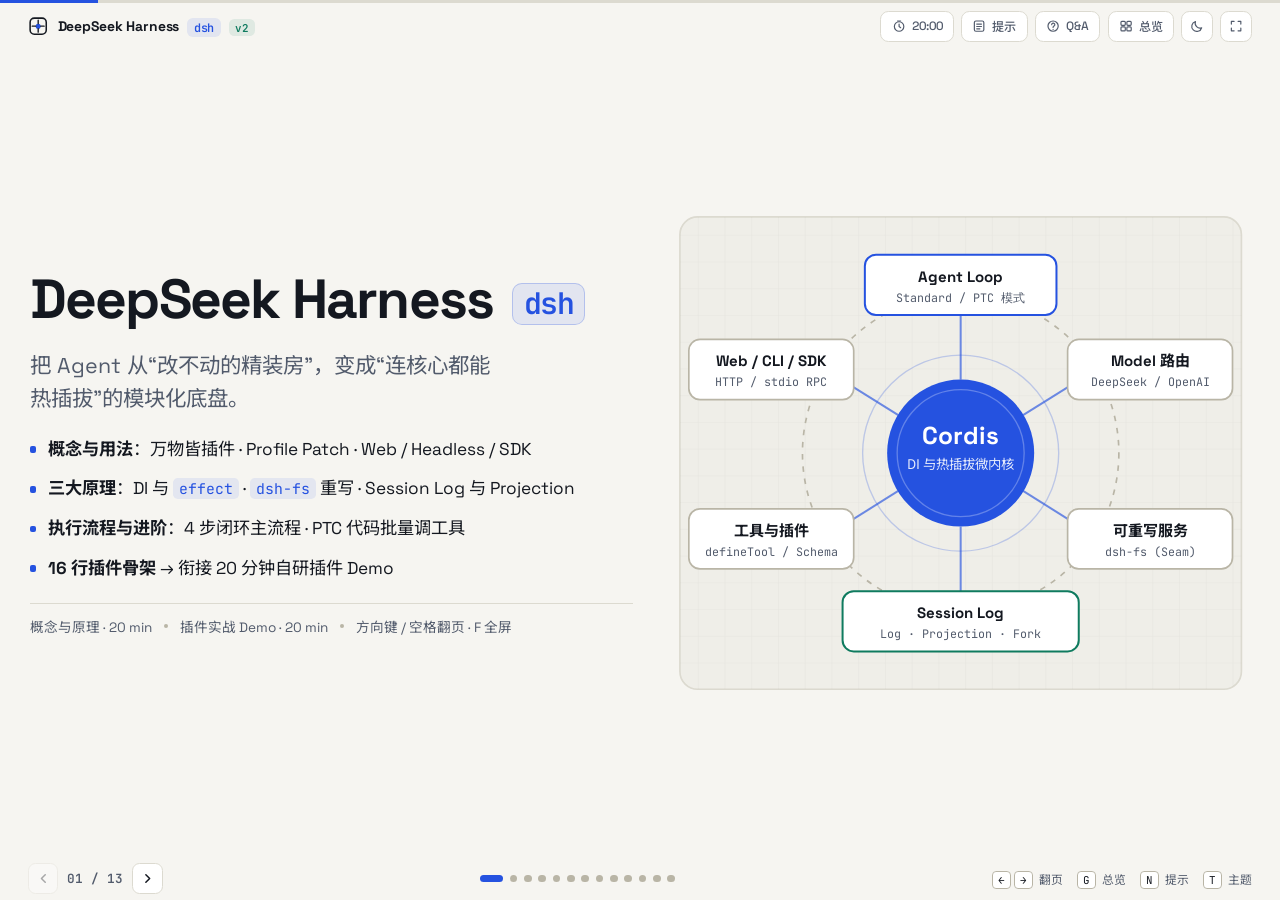
==== commit 537eb8c8: "feat: add Projection plain-language slide, PTC mode slide, and remove unexplained orphan terms" ====
--- a/index.html
+++ b/index.html
@@ -9,7 +9,7 @@
   <link rel="preconnect" href="https://fonts.gstatic.com" crossorigin />
   <link href="https://fonts.googleapis.com/css2?family=JetBrains+Mono:wght@400;500;600&family=Noto+Sans+SC:wght@400;500;700;900&family=Space+Grotesk:wght@500;700&display=swap" rel="stylesheet" />
   <link rel="icon" type="image/svg+xml" href="data:image/svg+xml,%3Csvg xmlns='http://www.w3.org/2000/svg' viewBox='0 0 32 32'%3E%3Crect width='32' height='32' rx='8' fill='%232552E0'/%3E%3Cpath d='M9 11h14M9 16h10M9 21h14' stroke='%23fff' stroke-width='2.5' stroke-linecap='round'/%3E%3Ccircle cx='23' cy='16' r='2.5' fill='%23F59E0B'/%3E%3C/svg%3E" />
-  <link rel="stylesheet" href="styles.css?v=6" />
+  <link rel="stylesheet" href="styles.css?v=7" />
 </head>
 <body>
   <div class="progress-track" aria-hidden="true">
@@ -81,15 +81,15 @@
 
   <main class="deck-viewport" id="deckViewport" aria-live="polite">
     <!-- ==================== SLIDE 1: COVER ==================== -->
-    <section class="slide is-active" data-slide="1" data-title="封面：DeepSeek Harness (dsh)" data-time="00:00 · 1 min" data-note="开场：今天共 40 分钟，前 20 分钟用说人话的方式讲透 dsh 的概念、用法、三大原理和核心流程；后 20 分钟直接切屏看我写的几个插件 Demo。">
+    <section class="slide is-active" data-slide="1" data-title="封面：DeepSeek Harness (dsh)" data-time="00:00 · 1 min" data-note="开场：今天共 40 分钟，前 20 分钟用说人话的方式讲透 dsh 的概念、用法、三大原理、执行流程和 PTC 模式；后 20 分钟直接切屏看我写的几个插件 Demo。">
       <div class="slide-inner cover-grid">
         <div class="cover-copy">
           <h1 class="display-title">DeepSeek Harness <span class="accent-code">dsh</span></h1>
           <p class="cover-lead">把 Agent 从“改不动的精装房”，变成“连核心都能热插拔”的模块化底盘。</p>
           <ul class="bullet-list cover-agenda">
-            <li><span class="bullet-dot"></span><strong>核心概念与用法</strong>：万物皆插件 · Profile Patch · Web / Headless / SDK</li>
-            <li><span class="bullet-dot"></span><strong>三大底层原理</strong>：依赖注入与回收 · 服务重写（Seam） · 事件日志与压缩</li>
-            <li><span class="bullet-dot"></span><strong>极简执行流程</strong>：4 步看懂一条指令怎么跑完</li>
+            <li><span class="bullet-dot"></span><strong>概念与用法</strong>：万物皆插件 · Profile Patch · Web / Headless / SDK</li>
+            <li><span class="bullet-dot"></span><strong>三大原理</strong>：DI 与 <code>effect</code> · <code>dsh-fs</code> 重写 · Session Log 与 Projection</li>
+            <li><span class="bullet-dot"></span><strong>执行流程与进阶</strong>：4 步闭环主流程 · PTC 代码批量调工具</li>
             <li><span class="bullet-dot"></span><strong>16 行插件骨架</strong> → 衔接 20 分钟自研插件 Demo</li>
           </ul>
           <div class="cover-meta">
@@ -126,12 +126,12 @@
             <circle cx="260" cy="220" r="66" fill="var(--accent)" />
             <circle cx="260" cy="220" r="57" fill="none" stroke="rgba(255,255,255,0.28)" stroke-width="1.2" />
             <text x="260" y="212" text-anchor="middle" fill="#FFFFFF" font-family="Space Grotesk, sans-serif" font-size="22" font-weight="700">Cordis</text>
-            <text x="260" y="234" text-anchor="middle" fill="rgba(255,255,255,0.88)" font-family="Noto Sans SC, sans-serif" font-size="12">插件微内核容器</text>
+            <text x="260" y="234" text-anchor="middle" fill="rgba(255,255,255,0.88)" font-family="Noto Sans SC, sans-serif" font-size="12">DI 与热插拔微内核</text>
 
             <g transform="translate(174, 42)">
               <rect width="172" height="54" rx="10" fill="var(--surface)" stroke="var(--accent)" stroke-width="1.8" />
               <text x="86" y="24" text-anchor="middle" fill="var(--ink)" font-size="13.5" font-weight="700">Agent Loop</text>
-              <text x="86" y="42" text-anchor="middle" fill="var(--ink-muted)" font-family="JetBrains Mono, monospace" font-size="10.5">ReAct / PTC / Custom</text>
+              <text x="86" y="42" text-anchor="middle" fill="var(--ink-muted)" font-family="JetBrains Mono, monospace" font-size="10.5">Standard / PTC 模式</text>
             </g>
 
             <g transform="translate(356, 118)">
@@ -142,20 +142,20 @@
 
             <g transform="translate(356, 270)">
               <rect width="148" height="54" rx="10" fill="var(--surface)" stroke="var(--border-strong)" stroke-width="1.5" />
-              <text x="74" y="24" text-anchor="middle" fill="var(--ink)" font-size="13.5" font-weight="700">文件与沙箱</text>
-              <text x="74" y="42" text-anchor="middle" fill="var(--ink-muted)" font-family="JetBrains Mono, monospace" font-size="10.5">dsh-fs / dsh-shell</text>
+              <text x="74" y="24" text-anchor="middle" fill="var(--ink)" font-size="13.5" font-weight="700">可重写服务</text>
+              <text x="74" y="42" text-anchor="middle" fill="var(--ink-muted)" font-family="JetBrains Mono, monospace" font-size="10.5">dsh-fs (Seam)</text>
             </g>
 
-            <g transform="translate(158, 344)">
-              <rect width="204" height="54" rx="10" fill="var(--surface)" stroke="var(--emerald)" stroke-width="1.8" />
-              <text x="102" y="24" text-anchor="middle" fill="var(--ink)" font-size="13.5" font-weight="700">Session Log</text>
-              <text x="102" y="42" text-anchor="middle" fill="var(--ink-muted)" font-family="JetBrains Mono, monospace" font-size="10.5">Event Log · Fork · Compact</text>
+            <g transform="translate(154, 344)">
+              <rect width="212" height="54" rx="10" fill="var(--surface)" stroke="var(--emerald)" stroke-width="1.8" />
+              <text x="106" y="24" text-anchor="middle" fill="var(--ink)" font-size="13.5" font-weight="700">Session Log</text>
+              <text x="106" y="42" text-anchor="middle" fill="var(--ink-muted)" font-family="JetBrains Mono, monospace" font-size="10.5">Log · Projection · Fork</text>
             </g>
 
             <g transform="translate(16, 270)">
               <rect width="148" height="54" rx="10" fill="var(--surface)" stroke="var(--border-strong)" stroke-width="1.5" />
-              <text x="74" y="24" text-anchor="middle" fill="var(--ink)" font-size="13.5" font-weight="700">审批与策略</text>
-              <text x="74" y="42" text-anchor="middle" fill="var(--ink-muted)" font-family="JetBrains Mono, monospace" font-size="10.5">allow / deny / ask</text>
+              <text x="74" y="24" text-anchor="middle" fill="var(--ink)" font-size="13.5" font-weight="700">工具与插件</text>
+              <text x="74" y="42" text-anchor="middle" fill="var(--ink-muted)" font-family="JetBrains Mono, monospace" font-size="10.5">defineTool / Schema</text>
             </g>
 
             <g transform="translate(16, 118)">
@@ -169,7 +169,7 @@
     </section>
 
     <!-- ==================== SLIDE 2: WHY HARNESS ==================== -->
-    <section class="slide" data-slide="2" data-title="为什么需要 Harness？" data-time="01:00 · 2 min" data-note="人话比喻：大模型是 V8 发动机，Harness 是底盘、刹车和方向盘。举 3 个真实工程痛点，说明为什么传统“精装房”Agent 很难按公司需求改造。">
+    <section class="slide" data-slide="2" data-title="为什么需要 Harness？" data-time="01:00 · 1.5 min" data-note="人话比喻：大模型是 V8 发动机，Harness 是底盘。下面 3 个痛点后面都会逐一给出 dsh 的解法：换文件沙箱（第7页）、长对话不丢历史保缓存（第8-9页）、换批量调工具循环（第11页 PTC）。">
       <div class="slide-inner">
         <div class="slide-head">
           <h2>为什么需要 Harness？别再魔改“精装房”</h2>
@@ -189,7 +189,7 @@
 
               <rect x="234" y="58" width="270" height="82" rx="10" fill="var(--accent-soft)" stroke="var(--accent)" stroke-width="1.8" />
               <text x="369" y="90" text-anchor="middle" fill="var(--accent)" font-size="16" font-weight="700">Harness 运行时底盘</text>
-              <text x="369" y="114" text-anchor="middle" fill="var(--ink)" font-size="12">读写文件 · 跑命令 · 记日志 · 审批刹车</text>
+              <text x="369" y="114" text-anchor="middle" fill="var(--ink)" font-size="12">读写文件 · 调工具 · 记日志 · 倒车回放</text>
 
               <rect x="16" y="184" width="508" height="182" rx="14" fill="var(--surface-alt)" stroke="var(--border)" stroke-width="1.4" />
               <text x="36" y="212" fill="var(--warm)" font-size="12" font-weight="700">传统 Agent 的“精装房”困境</text>
@@ -202,9 +202,9 @@
                 <rect x="188" y="268" width="124" height="28" rx="6" fill="var(--surface)" stroke="var(--border)" />
                 <text x="250" y="286" text-anchor="middle">messages[]</text>
                 <rect x="52" y="304" width="122" height="28" rx="6" fill="var(--surface)" stroke="var(--border)" />
-                <text x="113" y="322" text-anchor="middle">本地文件/命令</text>
+                <text x="113" y="322" text-anchor="middle">本地文件读写</text>
                 <rect x="188" y="304" width="124" height="28" rx="6" fill="var(--surface)" stroke="var(--border)" />
-                <text x="250" y="322" text-anchor="middle">审批 / UI</text>
+                <text x="250" y="322" text-anchor="middle">工具调度 / UI</text>
               </g>
 
               <path d="M328 287 L366 287" stroke="var(--ink-muted)" stroke-width="1.6" stroke-dasharray="4 4" />
@@ -216,10 +216,10 @@
 
           <div class="content-col">
             <ul class="bullet-list large-bullets">
-              <li><span class="bullet-dot"></span><strong>发动机 vs 底盘</strong>：模型负责想，Harness 负责安全干活</li>
-              <li><span class="bullet-dot"></span><strong>想换底座</strong>：本地读写 / Bash 切进公司沙箱，耦合太死</li>
-              <li><span class="bullet-dot"></span><strong>想改行为</strong>：结果脱敏、接入私有审批，现有钩子不够用</li>
-              <li><span class="bullet-dot"></span><strong>想换循环</strong>：ReAct 换自定义 Loop，只能 Fork 魔改源码</li>
+              <li><span class="bullet-dot"></span><strong>发动机 vs 底盘</strong>：模型负责想，Harness 负责把能力落地干活</li>
+              <li><span class="bullet-dot"></span><strong>痛点 1（换底座）</strong>：本地读写切进远程沙箱，核心耦合难改</li>
+              <li><span class="bullet-dot"></span><strong>痛点 2（长对话）</strong>：原地截断消息数组，既丢历史又打穿缓存</li>
+              <li><span class="bullet-dot"></span><strong>痛点 3（改循环）</strong>：一步步调工具太慢，想换执行模式只能 Fork</li>
             </ul>
             <div class="takeaway-strip">
               <strong>dsh 的思路：</strong>不做改不动的精装房，做成<strong>连核心都能热插拔</strong>的底盘。
@@ -230,7 +230,7 @@
     </section>
 
     <!-- ==================== SLIDE 3: EVERYTHING IS A PLUGIN ==================== -->
-    <section class="slide" data-slide="3" data-title="核心理念：万物皆插件" data-time="03:00 · 2 min" data-note="用一张对比表讲透 dsh 的“无特权核心”：官方内置模块和我们自己写的插件完全平权，甚至可以在对话里用 Creator Mode 动态给自己写插件并热加载。">
+    <section class="slide" data-slide="3" data-title="核心理念：万物皆插件" data-time="02:30 · 1.5 min" data-note="用对比表讲透“无特权核心”：官方内置模块和我们自己写的插件完全平权，不用 Fork 源码，改配置就能替换。">
       <div class="slide-inner">
         <div class="slide-head">
           <h2>核心理念：什么是真正的“万物皆插件”？</h2>
@@ -254,8 +254,8 @@
                 </tr>
                 <tr>
                   <td>可换范围</td>
-                  <td>Tools、MCP、少量事件钩子</td>
-                  <td class="col-dsh">模型、文件、沙箱、审批、UI、<strong>Agent Loop</strong></td>
+                  <td>Tools、MCP、少量钩子</td>
+                  <td class="col-dsh">模型、文件、工具、日志、UI、<strong>Agent Loop</strong></td>
                 </tr>
                 <tr>
                   <td>核心特权</td>
@@ -273,12 +273,12 @@
 
           <div class="content-col">
             <ul class="bullet-list large-bullets">
-              <li><span class="bullet-dot"></span><strong>平权设计</strong>：内置能力与自研插件地位完全一致</li>
-              <li><span class="bullet-dot"></span><strong>按需拼装</strong>：用配置把底座变成 Web、CLI 或 SDK</li>
-              <li><span class="bullet-dot"></span><strong>Creator Mode</strong>：对话里直接写插件并热加载，不用重启</li>
+              <li><span class="bullet-dot"></span><strong>平权设计</strong>：系统内置模块与自研插件地位完全一致</li>
+              <li><span class="bullet-dot"></span><strong>按需拼装</strong>：同一套底座，配出 Web、Headless、SDK 三种形态</li>
+              <li><span class="bullet-dot"></span><strong>运行热插拔</strong>：插件按依赖自动挂载，卸载时自动清理资源</li>
             </ul>
             <div class="takeaway-strip">
-              接下来先看<strong>怎么配（Profile Patch）</strong>、<strong>怎么用（3 种方式）</strong>，再拆<strong>3 个底层原理</strong>。
+              接下来先看<strong>怎么配（Profile Patch）</strong>、<strong>怎么用（3 种方式）</strong>，再拆<strong>底层原理与流程</strong>。
             </div>
           </div>
         </div>
@@ -286,7 +286,7 @@
     </section>
 
     <!-- ==================== SLIDE 4: PROFILE & PATCH ==================== -->
-    <section class="slide" data-slide="4" data-title="Profile 与 cordis.patch.yml 拼装过程" data-time="05:00 · 2.5 min" data-note="讲清 dsh 最核心的配置机制：不要手改 cordis.yml，而是通过 cordis.patch.yml 按 id 覆盖 config 或用 insert 挂载新插件。顺便提醒坑点：patch 对 config 是整块替换，不是 deep merge，调完用 --dump-config 看最终树！">
+    <section class="slide" data-slide="4" data-title="Profile 与 cordis.patch.yml 拼装过程" data-time="04:00 · 2 min" data-note="讲清 dsh 最核心的配置机制：不要手改 cordis.yml，而是通过 cordis.patch.yml 按 id 覆盖 config 或用 insert 挂载新插件。提醒坑点：patch 对 config 是整块替换，不是深度合并，调完用 --dump-config 看最终树。">
       <div class="slide-inner">
         <div class="slide-head">
           <h2>Profile 与 Patch：插件树是怎么一层层“补丁”出来的？</h2>
@@ -304,7 +304,7 @@
   <span class="tok-kw">config</span>:
     <span class="tok-kw">personaPrefix</span>: <span class="tok-str">"你是团队研发助手，改代码前先跑单测。"</span>
 
-<span class="tok-cm"># 2. 替换某个内置能力（例如把本地 fs 换掉）</span>
+<span class="tok-cm"># 2. 替换某个内置能力（例如把本地 fs 换成沙箱版）</span>
 - <span class="tok-kw">id</span>: <span class="tok-str">fs-provider</span>
   <span class="tok-kw">name</span>: <span class="tok-str">'@my-org/dsh-fs-sandbox'</span>
 
@@ -312,7 +312,7 @@
 - <span class="tok-kw">insert</span>:
     - <span class="tok-kw">id</span>: <span class="tok-str">my-metrics</span>
       <span class="tok-kw">name</span>: <span class="tok-str">'@my-org/dsh-metrics-plugin'</span>
-      <span class="tok-kw">config</span>: { <span class="tok-kw">level</span>: <span class="tok-str">info</span> }</code></pre>
+      <span class="tok-kw">config</span>: { <span class="tok-kw">strict</span>: <span class="tok-kw">true</span> }</code></pre>
             </div>
 
             <div class="code-window compact">
@@ -329,34 +329,28 @@
               <rect x="6" y="6" width="528" height="270" rx="14" fill="var(--surface-alt)" stroke="var(--border)" stroke-width="1.3" />
               <text x="24" y="32" fill="var(--ink-muted)" font-size="12" font-weight="700">PATCH 叠加顺序（后层覆盖前层）</text>
 
-              <!-- Layer 1 -->
               <rect x="24" y="46" width="234" height="44" rx="8" fill="var(--surface)" stroke="var(--border-strong)" stroke-width="1.4" />
               <text x="38" y="66" fill="var(--ink)" font-size="12.5" font-weight="700">1. Profile 默认 Bundles</text>
               <text x="38" y="82" fill="var(--ink-muted)" font-family="JetBrains Mono, monospace" font-size="10.5">dsh-base + loop + web/headless</text>
 
-              <!-- Layer 2 -->
               <rect x="24" y="102" width="234" height="44" rx="8" fill="var(--accent-soft)" stroke="var(--accent)" stroke-width="1.7" />
               <text x="38" y="122" fill="var(--accent)" font-size="12.5" font-weight="700">2. Profile Patch（最常用）</text>
               <text x="38" y="138" fill="var(--ink-muted)" font-family="JetBrains Mono, monospace" font-size="10.5">profiles/&lt;name&gt;/cordis.patch.yml</text>
 
-              <!-- Layer 3 -->
               <rect x="24" y="158" width="234" height="44" rx="8" fill="var(--surface)" stroke="var(--border-strong)" stroke-width="1.4" />
               <text x="38" y="178" fill="var(--ink)" font-size="12.5" font-weight="700">3. 全局 Home Patch</text>
               <text x="38" y="194" fill="var(--ink-muted)" font-family="JetBrains Mono, monospace" font-size="10.5">~/.dsh/cordis.patch.yml</text>
 
-              <!-- Layer 4 -->
               <rect x="24" y="214" width="234" height="44" rx="8" fill="var(--warm-soft)" stroke="var(--warm)" stroke-width="1.4" />
               <text x="38" y="234" fill="var(--warm)" font-size="12.5" font-weight="700">4. CLI 临时覆盖</text>
               <text x="38" y="250" fill="var(--ink-muted)" font-family="JetBrains Mono, monospace" font-size="10.5">dsh --patch override.yml</text>
 
-              <!-- Merge lines to Final Tree -->
               <path d="M258 68 C 296 68, 290 152, 326 152" fill="none" stroke="var(--border-strong)" stroke-width="1.6" />
               <path d="M258 124 C 292 124, 294 152, 326 152" fill="none" stroke="var(--accent)" stroke-width="2" />
               <path d="M258 180 C 292 180, 294 152, 326 152" fill="none" stroke="var(--border-strong)" stroke-width="1.6" />
               <path d="M258 236 C 296 236, 290 152, 326 152" fill="none" stroke="var(--warm)" stroke-width="1.6" />
               <polygon points="324,147 334,152 324,157" fill="var(--accent)" />
 
-              <!-- Final Tree box -->
               <rect x="336" y="72" width="180" height="160" rx="12" fill="var(--surface)" stroke="var(--emerald)" stroke-width="1.8" />
               <text x="426" y="100" text-anchor="middle" fill="var(--emerald)" font-size="13" font-weight="700">最终生效插件树</text>
               <g font-family="JetBrains Mono, monospace" font-size="10.8" fill="var(--ink)">
@@ -381,7 +375,7 @@
     </section>
 
     <!-- ==================== SLIDE 5: 3 MODES (WEB / HEADLESS / SDK) ==================== -->
-    <section class="slide" data-slide="5" data-title="三种使用方式：Web · Headless · SDK" data-time="07:30 · 2.5 min" data-note="点上方三个标签切换演示 Web、Headless 和 SDK 三种真实用法：日常开发用 Web 工作台，CI/脚本自动化用 Headless 一次性执行，把 Agent 嵌进自己业务系统就用 SDK 走 JSON-RPC。">
+    <section class="slide" data-slide="5" data-title="三种使用方式：Web · Headless · SDK" data-time="06:00 · 2 min" data-note="点上方三个标签切换演示 Web、Headless 和 SDK 三种真实用法：日常开发用 Web 工作台，CI/脚本自动化用 Headless 一次性执行，把 Agent 嵌进自己业务系统就用 SDK 走 JSON-RPC。">
       <div class="slide-inner">
         <div class="slide-head head-with-controls">
           <h2>三种使用方式：Web · Headless · SDK</h2>
@@ -393,14 +387,12 @@
         </div>
 
         <div class="split-2 balanced-wide">
-          <!-- Left: Bespoke Architecture Diagram per Mode -->
           <div class="visual-panel">
             <!-- Mode 1: Web -->
             <svg class="diagram-svg mode-svg" id="modeSvgWeb" viewBox="0 0 580 330" role="img" aria-label="Web 工作台使用方式架构图">
               <rect x="8" y="8" width="564" height="314" rx="14" fill="var(--surface-alt)" stroke="var(--border)" stroke-width="1.3" />
               <text x="28" y="38" fill="var(--accent)" font-size="13" font-weight="700">方式一：Web 工作台（日常交互开发 · 开箱即用）</text>
 
-              <!-- Browser mockup -->
               <rect x="28" y="64" width="218" height="218" rx="12" fill="var(--surface)" stroke="var(--accent)" stroke-width="1.8" />
               <rect x="28" y="64" width="218" height="32" rx="12" fill="var(--accent-soft)" />
               <circle cx="46" cy="80" r="4" fill="var(--warm)" />
@@ -408,23 +400,21 @@
               <circle cx="74" cy="80" r="4" fill="var(--emerald)" />
               <text x="148" y="84" text-anchor="middle" fill="var(--ink-muted)" font-family="JetBrains Mono, monospace" font-size="10.5">127.0.0.1:3080</text>
               <rect x="44" y="110" width="84" height="154" rx="7" fill="var(--surface-alt)" stroke="var(--border)" />
-              <text x="86" y="138" text-anchor="middle" fill="var(--ink)" font-size="11.5" font-weight="700">对话 &amp; 审批</text>
-              <text x="86" y="160" text-anchor="middle" fill="var(--ink-muted)" font-size="10.5">流式思考</text>
-              <text x="86" y="180" text-anchor="middle" fill="var(--ink-muted)" font-size="10.5">一键 Fork</text>
-              <text x="86" y="200" text-anchor="middle" fill="var(--accent)" font-size="10.5" font-weight="600">Creator 写插件</text>
+              <text x="86" y="138" text-anchor="middle" fill="var(--ink)" font-size="11.5" font-weight="700">对话时间线</text>
+              <text x="86" y="162" text-anchor="middle" fill="var(--ink-muted)" font-size="10.5">流式思考</text>
+              <text x="86" y="184" text-anchor="middle" fill="var(--ink-muted)" font-size="10.5">一键 Fork</text>
+              <text x="86" y="206" text-anchor="middle" fill="var(--accent)" font-size="10.5" font-weight="600">实时日志视图</text>
               <rect x="138" y="110" width="92" height="154" rx="7" fill="var(--surface-alt)" stroke="var(--border)" />
               <text x="184" y="138" text-anchor="middle" fill="var(--ink)" font-size="11.5" font-weight="700">文件 &amp; 插件</text>
-              <text x="184" y="160" text-anchor="middle" fill="var(--ink-muted)" font-size="10.5">工作区浏览</text>
-              <text x="184" y="180" text-anchor="middle" fill="var(--ink-muted)" font-size="10.5">终端输出</text>
-              <text x="184" y="200" text-anchor="middle" fill="var(--emerald)" font-size="10.5" font-weight="600">插件开关热载</text>
-
-              <!-- Arrow -->
+              <text x="184" y="162" text-anchor="middle" fill="var(--ink-muted)" font-size="10.5">工作区浏览</text>
+              <text x="184" y="184" text-anchor="middle" fill="var(--ink-muted)" font-size="10.5">配置表单</text>
+              <text x="184" y="206" text-anchor="middle" fill="var(--emerald)" font-size="10.5" font-weight="600">插件开关热载</text>
+
               <line x1="246" y1="173" x2="328" y2="173" stroke="var(--accent)" stroke-width="2" />
               <polygon points="326,168 336,173 326,178" fill="var(--accent)" />
               <polygon points="256,168 246,173 256,178" fill="var(--accent)" />
               <text x="291" y="158" text-anchor="middle" fill="var(--ink-muted)" font-family="JetBrains Mono, monospace" font-size="10.5">HTTP / WS</text>
 
-              <!-- dsh runtime -->
               <rect x="338" y="88" width="212" height="170" rx="12" fill="var(--surface)" stroke="var(--border-strong)" stroke-width="1.6" />
               <text x="444" y="118" text-anchor="middle" fill="var(--ink)" font-size="14" font-weight="700">dsh Runtime</text>
               <text x="444" y="138" text-anchor="middle" fill="var(--accent)" font-family="JetBrains Mono, monospace" font-size="11">profile: web</text>
@@ -433,7 +423,7 @@
               <rect x="358" y="202" width="172" height="36" rx="7" fill="var(--surface-alt)" stroke="var(--border)" />
               <text x="444" y="225" text-anchor="middle" fill="var(--ink)" font-size="11.5">Loop · Tools · Session Log</text>
 
-              <text x="290" y="306" text-anchor="middle" fill="var(--ink-muted)" font-size="12">最适合：个人日常写代码、调试插件、可视化查看上下文与审批</text>
+              <text x="290" y="306" text-anchor="middle" fill="var(--ink-muted)" font-size="12">最适合：个人日常写代码、调试插件、可视化查看上下文</text>
             </svg>
 
             <!-- Mode 2: Headless -->
@@ -441,7 +431,6 @@
               <rect x="8" y="8" width="564" height="314" rx="14" fill="var(--surface-alt)" stroke="var(--border)" stroke-width="1.3" />
               <text x="28" y="38" fill="var(--emerald)" font-size="13" font-weight="700">方式二：Headless 无头模式（CI / 批处理 · 跑完即退）</text>
 
-              <!-- Left: CI / Cron / Terminal -->
               <rect x="28" y="90" width="150" height="156" rx="12" fill="var(--surface)" stroke="var(--emerald)" stroke-width="1.8" />
               <text x="103" y="122" text-anchor="middle" fill="var(--ink)" font-size="13.5" font-weight="700">CI / 定时脚本</text>
               <text x="103" y="148" text-anchor="middle" fill="var(--ink-muted)" font-size="11.5">GitHub Actions</text>
@@ -449,11 +438,9 @@
               <rect x="44" y="190" width="118" height="36" rx="7" fill="var(--emerald-soft)" />
               <text x="103" y="213" text-anchor="middle" fill="var(--emerald)" font-family="JetBrains Mono, monospace" font-size="10.8">传入任务 Prompt</text>
 
-              <!-- Arrow 1 -->
               <line x1="178" y1="168" x2="218" y2="168" stroke="var(--emerald)" stroke-width="2" />
               <polygon points="216,163 226,168 216,173" fill="var(--emerald)" />
 
-              <!-- Middle: Headless dsh -->
               <rect x="228" y="76" width="174" height="184" rx="12" fill="var(--surface)" stroke="var(--border-strong)" stroke-width="1.6" />
               <text x="315" y="106" text-anchor="middle" fill="var(--ink)" font-size="14" font-weight="700">dsh 一次性进程</text>
               <text x="315" y="126" text-anchor="middle" fill="var(--emerald)" font-family="JetBrains Mono, monospace" font-size="11">profile: headless</text>
@@ -464,11 +451,9 @@
               <rect x="244" y="218" width="142" height="30" rx="6" fill="var(--emerald-soft)" />
               <text x="315" y="238" text-anchor="middle" fill="var(--emerald)" font-size="11" font-weight="600">落盘 Session Log</text>
 
-              <!-- Arrow 2 -->
               <line x1="402" y1="168" x2="438" y2="168" stroke="var(--emerald)" stroke-width="2" />
               <polygon points="436,163 446,168 436,173" fill="var(--emerald)" />
 
-              <!-- Right: Output -->
               <rect x="448" y="100" width="104" height="136" rx="12" fill="var(--surface)" stroke="var(--border-strong)" stroke-width="1.5" />
               <text x="500" y="132" text-anchor="middle" fill="var(--ink)" font-size="13" font-weight="700">标准输出</text>
               <text x="500" y="160" text-anchor="middle" fill="var(--ink-muted)" font-family="JetBrains Mono, monospace" font-size="11">stdout 结果</text>
@@ -483,7 +468,6 @@
               <rect x="8" y="8" width="564" height="314" rx="14" fill="var(--surface-alt)" stroke="var(--border)" stroke-width="1.3" />
               <text x="28" y="38" fill="var(--warm)" font-size="13" font-weight="700">方式三：SDK 编程接入（把 dsh 嵌进你的业务系统）</text>
 
-              <!-- Left: Host App -->
               <rect x="28" y="78" width="178" height="182" rx="12" fill="var(--surface)" stroke="var(--warm)" stroke-width="1.8" />
               <text x="117" y="108" text-anchor="middle" fill="var(--ink)" font-size="13.5" font-weight="700">你的业务应用</text>
               <text x="117" y="128" text-anchor="middle" fill="var(--ink-muted)" font-size="11">Python / TS / Rust / IDE</text>
@@ -492,7 +476,6 @@
               <text x="117" y="214" text-anchor="middle" fill="var(--ink-muted)" font-size="11">创建/恢复 Session</text>
               <text x="117" y="236" text-anchor="middle" fill="var(--ink-muted)" font-size="11">实时消费流式事件</text>
 
-              <!-- Middle: stdio JSON-RPC -->
               <line x1="206" y1="169" x2="344" y2="169" stroke="var(--warm)" stroke-width="2" stroke-dasharray="5 4" />
               <polygon points="342,164 352,169 342,174" fill="var(--warm)" />
               <polygon points="216,164 206,169 216,174" fill="var(--warm)" />
@@ -500,7 +483,6 @@
               <text x="279" y="165" text-anchor="middle" fill="var(--warm)" font-family="JetBrains Mono, monospace" font-size="11" font-weight="700">JSON-RPC</text>
               <text x="279" y="183" text-anchor="middle" fill="var(--ink-muted)" font-size="10.5">独立子进程通信</text>
 
-              <!-- Right: dsh SDK process -->
               <rect x="354" y="78" width="196" height="182" rx="12" fill="var(--surface)" stroke="var(--border-strong)" stroke-width="1.6" />
               <text x="452" y="108" text-anchor="middle" fill="var(--ink)" font-size="13.5" font-weight="700">dsh 托管子进程</text>
               <text x="452" y="128" text-anchor="middle" fill="var(--accent)" font-family="JetBrains Mono, monospace" font-size="11">profile: sdk</text>
@@ -509,11 +491,10 @@
               <rect x="372" y="198" width="160" height="38" rx="7" fill="var(--surface-alt)" stroke="var(--border)" />
               <text x="452" y="222" text-anchor="middle" fill="var(--ink)" font-size="11.5">独立隔离，不拖垮宿主</text>
 
-              <text x="290" y="306" text-anchor="middle" fill="var(--ink-muted)" font-size="12">最适合：做企业内部 Agent 平台、定制 IDE 插件、多 Agent 编排</text>
+              <text x="290" y="306" text-anchor="middle" fill="var(--ink-muted)" font-size="12">最适合：企业内部 Agent 平台、定制 IDE 插件、多 Agent 编排</text>
             </svg>
           </div>
 
-          <!-- Right: Usage Code + Concise Bullets -->
           <div class="content-col">
             <div class="code-window" id="modeCodeWeb">
               <div class="code-header">
@@ -544,13 +525,14 @@
               </div>
               <pre class="code-body"><code><span class="tok-kw">from</span> dsh <span class="tok-kw">import</span> DSHClient
 
-client = <span class="tok-fn">DSHClient</span>(<span class="tok-str">"http://127.0.0.1:3080"</span>)  <span class="tok-cm"># 或托管 stdio 子进程</span>
+<span class="tok-cm"># 连接本地 dsh 服务，或托管 stdio 子进程</span>
+client = <span class="tok-fn">DSHClient</span>(<span class="tok-str">"http://127.0.0.1:3080"</span>)
 session = client.<span class="tok-fn">create_session</span>()
 <span class="tok-kw">for</span> event <span class="tok-kw">in</span> session.<span class="tok-fn">send</span>(<span class="tok-str">"总结这个仓库的核心模块"</span>):
     <span class="tok-fn">print</span>(event)</code></pre>
             </div>
 
-            <ul class="bullet-list large-bullets" id="modeBullets">
+            <ul class="bullet-list large-bullets">
               <li><span class="bullet-dot"></span><strong>Web 模式</strong>：浏览器可视化交互，适合日常编码与插件调试</li>
               <li><span class="bullet-dot"></span><strong>Headless 模式</strong>：无 UI 单次运行，直接接进 CI / 定时任务</li>
               <li><span class="bullet-dot"></span><strong>SDK 模式</strong>：通过 JSON-RPC 跨语言调用，嵌入业务系统</li>
@@ -561,7 +543,7 @@
     </section>
 
     <!-- ==================== SLIDE 6: PRINCIPLE 1 CORDIS DI & EFFECT ==================== -->
-    <section class="slide" data-slide="6" data-title="原理一：Cordis 依赖注入与 effect 自动清理" data-time="10:00 · 2.5 min" data-note="重点讲清两个概念：1) 依赖注入（DI）：类似 Spring/NestJS，声明 inject 后由 Cordis 自动注入 ctx.fs 等服务，而且支持运行时动态上下线；2) effect：副作用都包进 ctx.effect，返回清理函数，热卸载时自动逆序回滚，不漏资源。">
+    <section class="slide" data-slide="6" data-title="原理一：Cordis 依赖注入与 effect 自动清理" data-time="08:00 · 2 min" data-note="重点讲清两个概念：1) 依赖注入（DI）：类似 Spring/NestJS，声明 inject 后由 Cordis 自动注入 ctx.fs 等服务，而且支持运行时动态上下线；2) effect：副作用都包进 ctx.effect，返回清理函数，热卸载时自动逆序回滚，不漏资源。">
       <div class="slide-inner">
         <div class="slide-head">
           <h2>原理一：Cordis 依赖注入（DI）+ <code>effect</code> 自动清理</h2>
@@ -593,7 +575,6 @@
             <svg class="diagram-svg compact-svg" viewBox="0 0 500 206" role="img" aria-label="Cordis 响应式依赖注入与 effect 自动回收图">
               <rect x="6" y="6" width="488" height="194" rx="12" fill="var(--surface-alt)" stroke="var(--border)" stroke-width="1.3" />
 
-              <!-- Left: DI -->
               <text x="24" y="32" fill="var(--accent)" font-size="12.5" font-weight="700">1. 响应式依赖注入（DI）</text>
               <rect x="24" y="48" width="88" height="32" rx="7" fill="var(--surface)" stroke="var(--emerald)" stroke-width="1.5" />
               <text x="68" y="69" text-anchor="middle" fill="var(--ink)" font-family="JetBrains Mono, monospace" font-size="11.5">ctx.fs</text>
@@ -607,7 +588,6 @@
 
               <line x1="244" y1="22" x2="244" y2="184" stroke="var(--border)" stroke-width="1.2" stroke-dasharray="4 4" />
 
-              <!-- Right: effect -->
               <text x="264" y="32" fill="var(--warm)" font-size="12.5" font-weight="700">2. ctx.effect 自动回收</text>
               <rect x="264" y="50" width="208" height="34" rx="7" fill="var(--surface)" stroke="var(--border-strong)" />
               <text x="368" y="72" text-anchor="middle" fill="var(--ink)" font-family="JetBrains Mono, monospace" font-size="11.5">挂载：分配定时器 / 连接 / 工具</text>
@@ -630,32 +610,30 @@
     </section>
 
     <!-- ==================== SLIDE 7: PRINCIPLE 2 REAL DEFINITION & REWRITE ==================== -->
-    <section class="slide" data-slide="7" data-title="原理二：内置 Definition 与自定义重写（以 dsh-fs 为例）" data-time="12:30 · 2.5 min" data-note="用系统真实内置的文件服务 dsh-fs 举例！左边看官方 Definition 定义了什么接口（readFile / writeFile），右边看我们怎么继承并重写一个只读/沙箱版 Provider 挂到 ctx.fs 上——上层给模型用的 dsh-tool-fs 一行代码都不用改！">
+    <section class="slide" data-slide="7" data-title="原理二：内置 dsh-fs Definition 与重写示例" data-time="10:00 · 2 min" data-note="用系统真实内置的文件服务 dsh-fs 举例！左边看官方 Definition 定义了什么接口（readFile / writeFile），右边看我们怎么继承并重写一个沙箱版 Provider 挂到 ctx.fs 上——上层给模型用的 dsh-tool-fs 一行代码都不用改！">
       <div class="slide-inner">
         <div class="slide-head">
           <h2>原理二：看系统内置 <code>dsh-fs</code>——如何按 Definition 重写？</h2>
         </div>
 
-        <!-- Compact 3-role ribbon -->
         <div class="seam-ribbon">
           <div class="seam-chip">
             <span class="chip-role">Consumer 消费层</span>
-            <code>dsh-tool-fs</code>（模型文件工具 · <strong>零改动</strong>）
+            <div><code>dsh-tool-fs</code> · 模型工具<strong>零改动</strong></div>
           </div>
           <span class="seam-arrow">→ 依赖 →</span>
           <div class="seam-chip is-def">
             <span class="chip-role">Definition 接口契约</span>
-            <code>@deepseek-ai/dsh-fs</code>（定义 <code>ctx.fs</code>）
+            <div><code>@deepseek-ai/dsh-fs</code> · 定义 <code>ctx.fs</code></div>
           </div>
           <span class="seam-arrow">← 实现 ←</span>
           <div class="seam-chip is-prov">
             <span class="chip-role">Provider 可替换实现</span>
-            <code>dsh-fs-local</code> ⇄ <strong>你的重写插件</strong>
+            <div><code>dsh-fs-local</code> ⇄ <strong>你的重写插件</strong></div>
           </div>
         </div>
 
         <div class="split-2">
-          <!-- Left: Built-in Definition -->
           <div class="code-window">
             <div class="code-header">
               <span class="code-file">系统内置 Definition · @deepseek-ai/dsh-fs</span>
@@ -678,7 +656,6 @@
 }</code></pre>
           </div>
 
-          <!-- Right: Rewritten Provider -->
           <div class="code-window">
             <div class="code-header">
               <span class="code-file">重写实现 Provider · my-sandbox-fs.ts</span>
@@ -686,7 +663,7 @@
             </div>
             <pre class="code-body code-snug"><code><span class="tok-kw">import</span> { FsService } <span class="tok-kw">from</span> <span class="tok-str">'@deepseek-ai/dsh-fs'</span>
 
-<span class="tok-cm">// 继承同一个 Definition，把读写限制在工作区/远程沙箱</span>
+<span class="tok-cm">// 继承同一个 Definition，把读写限制在远程沙箱</span>
 <span class="tok-kw">export class</span> <span class="tok-fn">SandboxFsService</span> <span class="tok-kw">extends</span> FsService {
   <span class="tok-kw">async</span> <span class="tok-fn">readFile</span>(path: <span class="tok-kw">string</span>) {
     <span class="tok-kw">return</span> <span class="tok-fn">remoteContainerRead</span>(<span class="tok-fn">guardPath</span>(path))
@@ -701,14 +678,14 @@
         </div>
 
         <ul class="bullet-list horizontal-bullets">
-          <li><span class="bullet-dot"></span><strong>面向接口编程</strong>：<code>dsh-fs</code> / <code>dsh-shell</code> / <code>dsh-compaction</code> 全部采用这种接缝结构</li>
-          <li><span class="bullet-dot"></span><strong>一行 Patch 生效</strong>：把 <code>dsh-fs-local</code> 换成 <code>SandboxFsService</code>，上层所有工具和模型 Schema 零修改</li>
+          <li><span class="bullet-dot"></span><strong>面向接口解耦</strong>：系统核心能力（文件、命令、运行时）都采用这种接缝结构</li>
+          <li><span class="bullet-dot"></span><strong>一行 Patch 替换</strong>：在 <code>cordis.patch.yml</code> 里换掉 Provider，上层工具与模型零修改</li>
         </ul>
       </div>
     </section>
 
-    <!-- ==================== SLIDE 8: PRINCIPLE 3 SESSION LOG ==================== -->
-    <section class="slide" data-slide="8" data-title="原理三：Session Log 与影子压缩" data-time="15:00 · 2 min" data-note="用数据库 WAL + Git 分支类比：所有交互只追加写入 Log，发给模型的是投影视图；压缩时不删原历史，既能 Fork 回溯，又保住 97%-99% 的 Prefix Cache 命中率。">
+    <!-- ==================== SLIDE 8: PRINCIPLE 3A SESSION LOG ==================== -->
+    <section class="slide" data-slide="8" data-title="原理三：Session Log 与影子压缩" data-time="12:00 · 1.5 min" data-note="用数据库 WAL + Git 分支类比：所有交互只追加写入 Log，不原地删改 messages 数组；压缩时追加一条 replace 事件，既能 Fork 倒车，又能保住 97%-99% 的 Prefix Cache。顺势引出下一页：图里中间这个 Projection 到底怎么算？">
       <div class="slide-inner">
         <div class="slide-head">
           <h2>原理三：Session Log 为唯一真相 + 影子压缩</h2>
@@ -748,7 +725,7 @@
 
               <path d="M174 96 L174 134 L256 164 M409 96 L320 164 M536 96 L536 164" fill="none" stroke="var(--border-strong)" stroke-width="1.5" stroke-dasharray="4 4" />
               <rect x="196" y="114" width="208" height="28" rx="14" fill="var(--surface)" stroke="var(--accent)" stroke-width="1.4" />
-              <text x="300" y="132" text-anchor="middle" fill="var(--accent)" font-size="11.5" font-weight="700">Projection 动态投影层</text>
+              <text x="300" y="132" text-anchor="middle" fill="var(--accent)" font-size="11.5" font-weight="700">Projection 动态投影（下一页详解）</text>
 
               <text x="26" y="176" fill="var(--emerald)" font-size="12.5" font-weight="700">2. 发给 LLM 的压缩视图（表面折叠，前缀稳定）</text>
               <g font-family="JetBrains Mono, monospace" font-size="11.5">
@@ -810,9 +787,8 @@
           <div class="content-col">
             <ul class="bullet-list large-bullets">
               <li><span class="bullet-dot"></span><strong>唯一真相</strong>：只追加写日志（JSONL / SQLite）</li>
-              <li><span class="bullet-dot"></span><strong>按需投影</strong>：给模型的消息数组由日志动态算出</li>
               <li><span class="bullet-dot"></span><strong>低成本 Fork</strong>：改歪了随时回退分叉，完整可回放</li>
-              <li><span class="bullet-dot"></span><strong>影子压缩</strong>：只折叠视图、不删原文、不打穿缓存</li>
+              <li><span class="bullet-dot"></span><strong>影子压缩</strong>：追加 <code>replace</code> 事件折叠旧历史，不删原文</li>
             </ul>
 
             <div class="code-window compact">
@@ -830,8 +806,92 @@
       </div>
     </section>
 
-    <!-- ==================== SLIDE 9: SIMPLE 4-STEP FULL FLOW ==================== -->
-    <section class="slide" data-slide="9" data-title="核心全流程：4 步看懂一条指令怎么跑" data-time="17:00 · 1.5 min" data-note="极简 4 步讲清主干：1) 入口进来写进 Log；2) 拼上下文发给模型；3) 审批并调用工具（经过 Seam）；4) 结果再写回 Log，模型没干完就回到第 2 步循环。记住最关键一句：外圈整个 Loop 本身也能换！">
+    <!-- ==================== SLIDE 9: NEW - PROJECTION EXPLAINED SIMPLY ==================== -->
+    <section class="slide" data-slide="9" data-title="原理三（续）：说人话讲懂 Projection 动态投影" data-time="13:30 · 2 min" data-note="用“银行流水账 → 余额 / 月度账单 / 报税表”或者“数据库流水表 → 多个 CREATE VIEW”类比 Projection！指出左边的 5 条原始事件怎么同时投射出 3 种视图：模型只看精简后的 2 条消息，UI 能展开看 500 行报错原文，统计面板能直接算出 Token 和进度，全用一份日志、永不打架。">
+      <div class="slide-inner">
+        <div class="slide-head">
+          <h2>原理三（续）：什么是 Projection？一份流水，多种视图</h2>
+        </div>
+
+        <div class="split-2 wide-left">
+          <div class="visual-panel">
+            <svg class="diagram-svg" viewBox="0 0 650 356" role="img" aria-label="一份原始 SessionEvent 流水投射出模型、UI、统计三种视图">
+              <rect x="6" y="6" width="638" height="344" rx="14" fill="var(--surface-alt)" stroke="var(--border)" stroke-width="1.3" />
+
+              <!-- Left: Raw Bank Statement / Event Log -->
+              <text x="24" y="34" fill="var(--ink)" font-size="12.5" font-weight="700">1 份原始流水（SessionEvent 只追加）</text>
+              <g font-family="JetBrains Mono, monospace" font-size="10.8">
+                <rect x="24" y="48" width="234" height="44" rx="8" fill="var(--surface)" stroke="var(--border-strong)" />
+                <text x="36" y="66" fill="var(--accent)" font-weight="600">#1 user/message</text>
+                <text x="36" y="83" fill="var(--ink-muted)">"帮我查订单接口 500 报错"</text>
+
+                <rect x="24" y="100" width="234" height="44" rx="8" fill="var(--surface)" stroke="var(--border)" stroke-dasharray="4 3" />
+                <text x="36" y="118" fill="var(--ink-muted)" font-weight="600">#2 stream/chunk (纯日志)</text>
+                <text x="36" y="135" fill="var(--ink-muted)">流式碎片 / 心跳 · 不进模型</text>
+
+                <rect x="24" y="152" width="234" height="44" rx="8" fill="var(--surface)" stroke="var(--border-strong)" />
+                <text x="36" y="170" fill="var(--ink)" font-weight="600">#3 tool/result</text>
+                <text x="36" y="187" fill="var(--ink-muted)">返回 500 行堆栈日志 (4k tok)</text>
+
+                <rect x="24" y="204" width="234" height="44" rx="8" fill="var(--warm-soft)" stroke="var(--warm)" stroke-width="1.5" />
+                <text x="36" y="222" fill="var(--warm)" font-weight="600">#4 compaction/summary</text>
+                <text x="36" y="239" fill="var(--ink-muted)">surfaceOp: replace(#1..#3)</text>
+
+                <rect x="24" y="256" width="234" height="44" rx="8" fill="var(--accent-soft)" stroke="var(--accent)" stroke-width="1.5" />
+                <text x="36" y="274" fill="var(--accent)" font-weight="600">#5 user/message</text>
+                <text x="36" y="291" fill="var(--ink-muted)">"改完顺手跑一下单测"</text>
+              </g>
+              <text x="141" y="328" text-anchor="middle" fill="var(--ink-muted)" font-size="11">类比：银行原始流水表（永不删改）</text>
+
+              <!-- Fan-out Projection arrows -->
+              <path d="M258 174 C 296 174, 294 82, 336 82" fill="none" stroke="var(--accent)" stroke-width="2" />
+              <polygon points="334,77 344,82 334,87" fill="var(--accent)" />
+
+              <path d="M258 174 L 336 174" fill="none" stroke="var(--emerald)" stroke-width="2" />
+              <polygon points="334,169 344,174 334,179" fill="var(--emerald)" />
+
+              <path d="M258 174 C 296 174, 294 268, 336 268" fill="none" stroke="var(--warm)" stroke-width="2" />
+              <polygon points="334,263 344,268 334,273" fill="var(--warm)" />
+
+              <!-- Right: 3 Derived Views -->
+              <text x="346" y="34" fill="var(--accent)" font-size="12.5" font-weight="700">按需投影出 3 种视图（各看各的）</text>
+
+              <!-- View A: Model -->
+              <rect x="346" y="48" width="278" height="74" rx="10" fill="var(--surface)" stroke="var(--accent)" stroke-width="1.7" />
+              <text x="362" y="72" fill="var(--accent)" font-size="12.5" font-weight="700">视图 A：给大模型看的 messages[]</text>
+              <text x="362" y="92" fill="var(--ink)" font-family="JetBrains Mono, monospace" font-size="10.8">[ 摘要(#4), "改完跑单测"(#5) ]</text>
+              <text x="362" y="110" fill="var(--ink-muted)" font-size="10.8">跳过 #2，折叠 #1~#3 → 省 Token 保缓存</text>
+
+              <!-- View B: UI -->
+              <rect x="346" y="138" width="278" height="74" rx="10" fill="var(--surface)" stroke="var(--emerald)" stroke-width="1.7" />
+              <text x="362" y="162" fill="var(--emerald)" font-size="12.5" font-weight="700">视图 B：给前端 UI 看的时间线</text>
+              <text x="362" y="182" fill="var(--ink)" font-size="11.2">完整气泡 + 可展开的 500 行报错原文</text>
+              <text x="362" y="200" fill="var(--ink-muted)" font-size="10.8">人眼点开随时查细节，不丢失上下文</text>
+
+              <!-- View C: Stats / Plugin -->
+              <rect x="346" y="228" width="278" height="74" rx="10" fill="var(--surface)" stroke="var(--warm)" stroke-width="1.7" />
+              <text x="362" y="252" fill="var(--warm)" font-size="12.5" font-weight="700">视图 C：统计 / 插件自定义面板</text>
+              <text x="362" y="272" fill="var(--ink)" font-family="JetBrains Mono, monospace" font-size="10.8">apply(state, event) → Todo / Token</text>
+              <text x="362" y="290" fill="var(--ink-muted)" font-size="10.8">纯函数遍历流水，零额外状态表</text>
+
+              <text x="485" y="328" text-anchor="middle" fill="var(--ink-muted)" font-size="11">类比：数据库 CREATE VIEW（不存副本，永不漂移）</text>
+            </svg>
+          </div>
+
+          <div class="content-col">
+            <ul class="bullet-list large-bullets">
+              <li><span class="bullet-dot"></span><strong>大白话类比</strong>：Log 是“银行流水”，Projection 是按需算出的“账单 / 余额 / 报表”</li>
+              <li><span class="bullet-dot"></span><strong>两类事件分流</strong>：带 <code>surfaceOp</code> 的进模型对话；纯日志（流式碎片）只给 UI 与调试</li>
+              <li><span class="bullet-dot"></span><strong>强一致保证</strong>：发给 LLM 的消息严格等于 <code>deriveMessages()</code> 算出的结果</li>
+              <li><span class="bullet-dot"></span><strong>插件可扩展</strong>：写个纯函数 <code>apply(state, event)</code> 就能派生自己的进度 / 统计面板</li>
+            </ul>
+          </div>
+        </div>
+      </div>
+    </section>
+
+    <!-- ==================== SLIDE 10: SIMPLE 4-STEP FULL FLOW ==================== -->
+    <section class="slide" data-slide="10" data-title="核心全流程：4 步看懂一条指令怎么跑" data-time="15:30 · 1.5 min" data-note="极简 4 步串联前面所有概念：1) 入口进日志；2) Projection 拼上下文调模型；3) 校验参数后经 Seam 调工具；4) 工具结果写回日志，没干完继续下一轮。最后指出外框 Agent Loop 本身是插件——下一页看把它换成 PTC 模式有多爽！">
       <div class="slide-inner">
         <div class="slide-head">
           <h2>核心全流程：4 步看懂一条指令怎么跑完</h2>
@@ -849,7 +909,6 @@
             <text x="50" y="148" fill="var(--ink-muted)" font-size="13">Web / Headless / SDK 接入</text>
             <text x="50" y="176" fill="var(--emerald)" font-size="13" font-weight="600">→ 追加写入 Session Log</text>
 
-            <!-- Arrow 1->2 -->
             <line x1="252" y1="146" x2="294" y2="146" stroke="var(--accent)" stroke-width="2.4" />
             <polygon points="292,140 304,146 292,152" fill="var(--accent)" />
 
@@ -862,11 +921,10 @@
             <rect x="330" y="72" width="218" height="148" rx="14" fill="var(--surface)" stroke="var(--accent)" stroke-width="1.8" />
             <circle cx="362" cy="104" r="16" fill="var(--accent)" />
             <text x="362" y="110" text-anchor="middle" fill="#FFFFFF" font-family="Space Grotesk, sans-serif" font-size="14" font-weight="700">2</text>
-            <text x="390" y="110" fill="var(--ink)" font-size="16" font-weight="700">拼上下文调模型</text>
-            <text x="346" y="148" fill="var(--ink-muted)" font-size="13">从 Log 投影出当前对话</text>
+            <text x="390" y="110" fill="var(--ink)" font-size="16" font-weight="700">投影上下文调模型</text>
+            <text x="346" y="148" fill="var(--ink-muted)" font-size="13">Projection 算出 messages[]</text>
             <text x="346" y="176" fill="var(--accent)" font-size="13" font-weight="600">→ 流式调用 LLM 推理</text>
 
-            <!-- Arrow 2->3 -->
             <line x1="548" y1="146" x2="582" y2="146" stroke="var(--accent)" stroke-width="2.4" />
             <polygon points="580,140 592,146 580,152" fill="var(--accent)" />
 
@@ -874,11 +932,10 @@
             <rect x="594" y="72" width="218" height="148" rx="14" fill="var(--surface)" stroke="var(--warm)" stroke-width="1.8" />
             <circle cx="626" cy="104" r="16" fill="var(--warm)" />
             <text x="626" y="110" text-anchor="middle" fill="#FFFFFF" font-family="Space Grotesk, sans-serif" font-size="14" font-weight="700">3</text>
-            <text x="654" y="110" fill="var(--ink)" font-size="16" font-weight="700">审批并跑工具</text>
-            <text x="610" y="148" fill="var(--ink-muted)" font-size="13">过审批策略（allow/ask）</text>
-            <text x="610" y="176" fill="var(--warm)" font-size="13" font-weight="600">→ 经 Seam 调文件 / 沙箱</text>
-
-            <!-- Arrow 3->4 -->
+            <text x="654" y="110" fill="var(--ink)" font-size="16" font-weight="700">校验并跑工具</text>
+            <text x="610" y="148" fill="var(--ink-muted)" font-size="13">Schema 入参校验</text>
+            <text x="610" y="176" fill="var(--warm)" font-size="13" font-weight="600">→ 经 Seam 调文件 / 工具</text>
+
             <line x1="812" y1="146" x2="844" y2="146" stroke="var(--accent)" stroke-width="2.4" />
             <polygon points="842,140 854,146 842,152" fill="var(--accent)" />
 
@@ -890,7 +947,6 @@
             <text x="872" y="148" fill="var(--ink-muted)" font-size="13">工具结果追加进 Log</text>
             <text x="872" y="176" fill="var(--emerald)" font-size="13" font-weight="600">→ 干完输出，没完继续</text>
 
-            <!-- Loopback arrow 4 -> 2 -->
             <path d="M960 220 L960 262 L439 262 L439 228" fill="none" stroke="var(--emerald)" stroke-width="2.2" />
             <polygon points="433,230 439,218 445,230" fill="var(--emerald)" />
             <rect x="618" y="248" width="164" height="26" rx="13" fill="var(--surface)" stroke="var(--emerald)" stroke-width="1.4" />
@@ -899,15 +955,116 @@
         </div>
 
         <ul class="bullet-list horizontal-bullets">
-          <li><span class="bullet-dot"></span><strong>主干极简</strong>：就是“进日志 → 调模型 → 跑工具 → 记结果”的闭环</li>
-          <li><span class="bullet-dot"></span><strong>Loop 可换</strong>：默认标准循环，也可以换成 PTC 或自定义编排</li>
-          <li><span class="bullet-dot"></span><strong>处处可插</strong>：模型、审批、工具、日志、UI 每一环都是插件</li>
+          <li><span class="bullet-dot"></span><strong>主干极简</strong>：就是“进日志 → 投影调模型 → 跑工具 → 记结果”的闭环</li>
+          <li><span class="bullet-dot"></span><strong>Loop 可换</strong>：默认一步步调工具，也可一键切换成 <strong>PTC 模式</strong>（下一页）</li>
+          <li><span class="bullet-dot"></span><strong>处处可插</strong>：模型、工具、文件服务、日志、UI 每一环都是插件</li>
         </ul>
       </div>
     </section>
 
-    <!-- ==================== SLIDE 10: PLUGIN ANATOMY ==================== -->
-    <section class="slide" data-slide="10" data-title="16 行极简插件骨架" data-time="18:30 · 1 min" data-note="把原理收束到代码：写一个 dsh 插件就做 4 件事——定名字、declare inject 依赖、写配置 Schema、在 apply(ctx) 里注册工具。">
+    <!-- ==================== SLIDE 11: NEW - PTC MODE ==================== -->
+    <section class="slide" data-slide="11" data-title="进阶模式：PTC（代码批量调工具）" data-time="17:00 · 1.5 min" data-note="用一句话讲透 PTC（Programmatic Tool Calling）：传统方式让模型查 10 个文件里的 TODO，要来回跑 10 趟 LLM，还会把整份文件内容全塞进上下文；PTC 模式直接给模型一份 TypeScript 类型定义（.d.ts），模型写 8 行代码一次跑完并过滤，只把 3 行结论带回上下文，又快又省 Token！">
+      <div class="slide-inner">
+        <div class="slide-head">
+          <h2>进阶玩法：PTC 模式——让模型写代码批量调工具</h2>
+        </div>
+
+        <div class="split-2">
+          <!-- Left: Traditional vs PTC visual comparison -->
+          <div class="visual-panel">
+            <svg class="diagram-svg" viewBox="0 0 560 364" role="img" aria-label="传统多轮 Tool Call 与 PTC 代码模式对比图">
+              <!-- Top: Traditional Sequential -->
+              <rect x="8" y="8" width="544" height="148" rx="14" fill="var(--surface-alt)" stroke="var(--border)" stroke-width="1.3" />
+              <text x="26" y="34" fill="var(--warm)" font-size="12.5" font-weight="700">传统模式：一次调 1 个工具，来回跑 N 趟 LLM</text>
+
+              <g font-family="JetBrains Mono, monospace" font-size="10.8">
+                <rect x="26" y="52" width="76" height="44" rx="8" fill="var(--surface)" stroke="var(--border-strong)" />
+                <text x="64" y="78" text-anchor="middle" fill="var(--ink)">LLM #1</text>
+
+                <line x1="102" y1="74" x2="128" y2="74" stroke="var(--warm)" stroke-width="1.8" />
+                <polygon points="126,69 134,74 126,79" fill="var(--warm)" />
+
+                <rect x="136" y="52" width="84" height="44" rx="8" fill="var(--warm-soft)" stroke="var(--warm)" />
+                <text x="178" y="78" text-anchor="middle" fill="var(--warm)">listDir</text>
+
+                <line x1="220" y1="74" x2="246" y2="74" stroke="var(--warm)" stroke-width="1.8" />
+                <polygon points="244,69 252,74 244,79" fill="var(--warm)" />
+
+                <rect x="254" y="52" width="76" height="44" rx="8" fill="var(--surface)" stroke="var(--border-strong)" />
+                <text x="292" y="78" text-anchor="middle" fill="var(--ink)">LLM #2</text>
+
+                <line x1="330" y1="74" x2="356" y2="74" stroke="var(--warm)" stroke-width="1.8" />
+                <polygon points="354,69 362,74 354,79" fill="var(--warm)" />
+
+                <rect x="364" y="52" width="86" height="44" rx="8" fill="var(--warm-soft)" stroke="var(--warm)" />
+                <text x="407" y="78" text-anchor="middle" fill="var(--warm)">readFile×N</text>
+
+                <line x1="450" y1="74" x2="474" y2="74" stroke="var(--warm)" stroke-width="1.8" />
+                <polygon points="472,69 480,74 472,79" fill="var(--warm)" />
+
+                <text x="512" y="79" text-anchor="middle" fill="var(--warm)" font-weight="700">LLM #N</text>
+              </g>
+              <text x="26" y="132" fill="var(--ink-muted)" font-size="12">痛点：串行往返延迟高 + 中间几千行原始文件全塞进上下文烧 Token</text>
+
+              <!-- Bottom: PTC Mode -->
+              <rect x="8" y="176" width="544" height="180" rx="14" fill="var(--surface-alt)" stroke="var(--emerald)" stroke-width="1.6" />
+              <text x="26" y="204" fill="var(--emerald)" font-size="12.5" font-weight="700">PTC 模式（Programmatic Tool Calling）：1 趟写脚本批量跑完</text>
+
+              <rect x="26" y="222" width="122" height="82" rx="10" fill="var(--surface)" stroke="var(--accent)" stroke-width="1.6" />
+              <text x="87" y="250" text-anchor="middle" fill="var(--accent)" font-size="12.5" font-weight="700">LLM（1 轮）</text>
+              <text x="87" y="272" text-anchor="middle" fill="var(--ink-muted)" font-size="10.8">读工具 .d.ts</text>
+              <text x="87" y="290" text-anchor="middle" fill="var(--ink)" font-family="JetBrains Mono, monospace" font-size="10.8">输出 run_code</text>
+
+              <line x1="148" y1="263" x2="180" y2="263" stroke="var(--emerald)" stroke-width="2" />
+              <polygon points="178,258 188,263 178,268" fill="var(--emerald)" />
+
+              <rect x="190" y="222" width="212" height="82" rx="10" fill="var(--emerald-soft)" stroke="var(--emerald)" stroke-width="1.6" />
+              <text x="296" y="248" text-anchor="middle" fill="var(--emerald)" font-size="12.5" font-weight="700">PTC 运行时沙箱</text>
+              <text x="296" y="270" text-anchor="middle" fill="var(--ink)" font-size="11">循环 / 分支 / Promise.all 并行</text>
+              <text x="296" y="290" text-anchor="middle" fill="var(--ink-muted)" font-size="10.8">中间脏数据留沙箱 · 限并发防死循环</text>
+
+              <line x1="402" y1="263" x2="432" y2="263" stroke="var(--emerald)" stroke-width="2" />
+              <polygon points="430,258 440,263 430,268" fill="var(--emerald)" />
+
+              <rect x="442" y="222" width="94" height="82" rx="10" fill="var(--surface)" stroke="var(--emerald)" stroke-width="1.6" />
+              <text x="489" y="254" text-anchor="middle" fill="var(--emerald)" font-size="12.5" font-weight="700">精简结果</text>
+              <text x="489" y="278" text-anchor="middle" fill="var(--ink-muted)" font-size="11">只回传 3 行</text>
+
+              <text x="26" y="336" fill="var(--emerald)" font-size="12" font-weight="700">收益：5~10 轮压缩成 1 轮 · 速度翻倍 · 上下文极度干净</text>
+            </svg>
+          </div>
+
+          <!-- Right: Code example + 4 crisp bullets -->
+          <div class="content-col">
+            <div class="code-window">
+              <div class="code-header">
+                <span class="code-file">模型一次生成的 run_code（沙箱执行）</span>
+                <span class="code-lang">TypeScript</span>
+              </div>
+              <pre class="code-body code-snug"><code><span class="tok-cm">// 例：扫描 src/ 下所有含 TODO 的文件，只返回命中列表</span>
+<span class="tok-kw">const</span> files = <span class="tok-kw">await</span> fs.<span class="tok-fn">listDir</span>(<span class="tok-str">'src/'</span>)
+<span class="tok-kw">const</span> hits = <span class="tok-kw">await</span> Promise.<span class="tok-fn">all</span>(
+  files.<span class="tok-fn">filter</span>(f =&gt; f.<span class="tok-fn">endsWith</span>(<span class="tok-str">'.ts'</span>)).<span class="tok-fn">map</span>(<span class="tok-kw">async</span> (f) =&gt; {
+    <span class="tok-kw">const</span> txt = <span class="tok-kw">await</span> fs.<span class="tok-fn">readFile</span>(f)
+    <span class="tok-kw">return</span> txt.<span class="tok-fn">includes</span>(<span class="tok-str">'TODO'</span>) ? f : <span class="tok-kw">null</span>
+  })
+)
+<span class="tok-kw">return</span> hits.<span class="tok-fn">filter</span>(Boolean) <span class="tok-cm">// 只把结果返回上下文</span></code></pre>
+            </div>
+
+            <ul class="bullet-list compact-bullets">
+              <li><span class="bullet-dot"></span><strong>工具变 SDK</strong>：把工具生成 <code>.d.ts</code> 声明注入给模型，直接写 TS 调用</li>
+              <li><span class="bullet-dot"></span><strong>省时省 Token</strong>：海量中间结果留在沙箱过滤，只带精简结论回来</li>
+              <li><span class="bullet-dot"></span><strong>安全可控</strong>：<code>dsh-tool-executor-ptc</code> 内置并发数、频率上限与超时熔断</li>
+              <li><span class="bullet-dot"></span><strong>无缝切换</strong>：靠前面讲的插件架构，换掉执行器插件即可开启 PTC</li>
+            </ul>
+          </div>
+        </div>
+      </div>
+    </section>
+
+    <!-- ==================== SLIDE 12: PLUGIN ANATOMY ==================== -->
+    <section class="slide" data-slide="12" data-title="16 行极简插件骨架" data-time="18:30 · 1 min" data-note="把原理收束到代码：写一个 dsh 插件就做 4 件事——定名字、声明 inject 依赖、写配置 Schema、在 apply(ctx) 里注册工具。">
       <div class="slide-inner">
         <div class="slide-head">
           <h2>落到代码：写一个 dsh 插件长什么样？</h2>
@@ -957,8 +1114,8 @@
       </div>
     </section>
 
-    <!-- ==================== SLIDE 11: TRANSITION TO DEMO ==================== -->
-    <section class="slide" data-slide="11" data-title="切入实战：插件 Demo 展示" data-time="19:30 · 20 min Demo" data-note="转场进 Demo：前面 20 分钟我们把概念、patch 用法、三大原理和 4 步主流程都过完了，接下来 20 分钟不看 PPT 了，直接切屏看我开发的几个插件 Demo！">
+    <!-- ==================== SLIDE 13: TRANSITION TO DEMO ==================== -->
+    <section class="slide" data-slide="13" data-title="切入实战：插件 Demo 展示" data-time="19:30 · 20 min Demo" data-note="转场进 Demo：前面 20 分钟我们把概念、Patch、3 种用法、三大原理（DI+effect、Seam 重写、Log+Projection）、4 步流程和 PTC 都过完了，接下来 20 分钟不看 PPT，直接切屏看我开发的插件 Demo！">
       <div class="slide-inner bridge-layout">
         <div class="bridge-main">
           <h2 class="display-title bridge-title">Talk is cheap,<br />show me the plugins.</h2>
@@ -969,8 +1126,8 @@
           <h3>看 Demo 时的 3 个观察点</h3>
           <ul class="bullet-list large-bullets">
             <li><span class="bullet-dot"></span><strong>挂载方式</strong>：怎么通过 <code>cordis.patch.yml</code> 装进来的？</li>
-            <li><span class="bullet-dot"></span><strong>依赖与接缝</strong>：注入了哪些服务、注册了什么工具或重写？</li>
-            <li><span class="bullet-dot"></span><strong>热插拔体验</strong>：运行时开启 / 关闭如何做到干净无副作用？</li>
+            <li><span class="bullet-dot"></span><strong>依赖与扩展</strong>：注入了哪些服务、注册了什么工具或重写？</li>
+            <li><span class="bullet-dot"></span><strong>热插拔体验</strong>：运行时开启 / 关闭如何做到干净无残留？</li>
           </ul>
           <div class="bridge-actions">
             <button type="button" class="primary-btn" id="openQaFromLast">查看高频 Q&amp;A 速查 (Q)</button>
@@ -996,7 +1153,7 @@
       <button type="button" class="nav-btn" id="prevBtn" aria-label="上一页">
         <svg viewBox="0 0 18 18" fill="none" aria-hidden="true"><path d="M11 4.5 6.5 9l4.5 4.5" stroke="currentColor" stroke-width="1.8" stroke-linecap="round" stroke-linejoin="round" /></svg>
       </button>
-      <span class="slide-counter tabular" id="slideCounter">01 / 11</span>
+      <span class="slide-counter tabular" id="slideCounter">01 / 13</span>
       <button type="button" class="nav-btn" id="nextBtn" aria-label="下一页">
         <svg viewBox="0 0 18 18" fill="none" aria-hidden="true"><path d="M7 4.5 11.5 9 7 13.5" stroke="currentColor" stroke-width="1.8" stroke-linecap="round" stroke-linejoin="round" /></svg>
       </button>
@@ -1036,19 +1193,19 @@
       </div>
       <dl class="qa-list">
         <dt>1. 这跟 MCP 有什么区别？</dt>
-        <dd>层级不同、完全互补。MCP 是“USB 外设协议”，只管接入外部工具/数据；dsh 是“微内核主板”，MCP 只是 dsh 里可接入的一类插件，dsh 还管 Loop、Session 压缩、审批、文件/沙箱和 UI。</dd>
+        <dd>层级不同、完全互补。MCP 是“USB 外设协议”，只管接入外部工具/数据；dsh 是“微内核主板”，MCP 只是 dsh 里可接入的一类插件，dsh 还管 Loop（含 PTC）、Session 日志与投影、文件/沙箱服务和 UI。</dd>
         <dt>2. 跟 Claude Code / LangGraph 怎么选？</dt>
-        <dd>Claude Code 是开箱即用的精装成品；LangGraph 偏有向图工作流编排；dsh 主打“可深度二次开发、热插拔组合的 Agent 底盘”，适合内网沙箱、重写内置服务和团队插件沉淀。</dd>
+        <dd>Claude Code 是开箱即用的精装成品；LangGraph 偏有向图工作流编排；dsh 主打“可深度二次开发、热插拔组合的 Agent 底盘”，适合重写内置服务、切换 PTC 模式和团队插件沉淀。</dd>
         <dt>3. 全插件化会不会难 Debug？</dt>
         <dd>三板斧定位：① <code>dsh --dump-config</code> 一键看 Patch 后的完整配置；② <code>inject</code> 显式声明依赖，缺失服务启动即报错；③ Append-Only Session Log 完整记录每步事件，随时回放。</dd>
         <dt>4. 影子压缩会丢上下文吗？</dt>
-        <dd>压缩摘要本身有损，但底层原始事件从未物理删除，审计、调试和回查原始片段都 100% 保留。</dd>
+        <dd>压缩摘要本身有损，但底层原始事件从未物理删除，UI 展开查看或按需回查原始片段都 100% 保留。</dd>
         <dt>5. 只能用 DeepSeek 模型吗？</dt>
         <dd>完全模型无关（Model-Agnostic），模型路由本身也是插件，支持 DeepSeek 原生以及 OpenAI / Anthropic 兼容端点。</dd>
       </dl>
     </div>
   </div>
 
-  <script src="app.js?v=6"></script>
+  <script src="app.js?v=7"></script>
 </body>
 </html>
